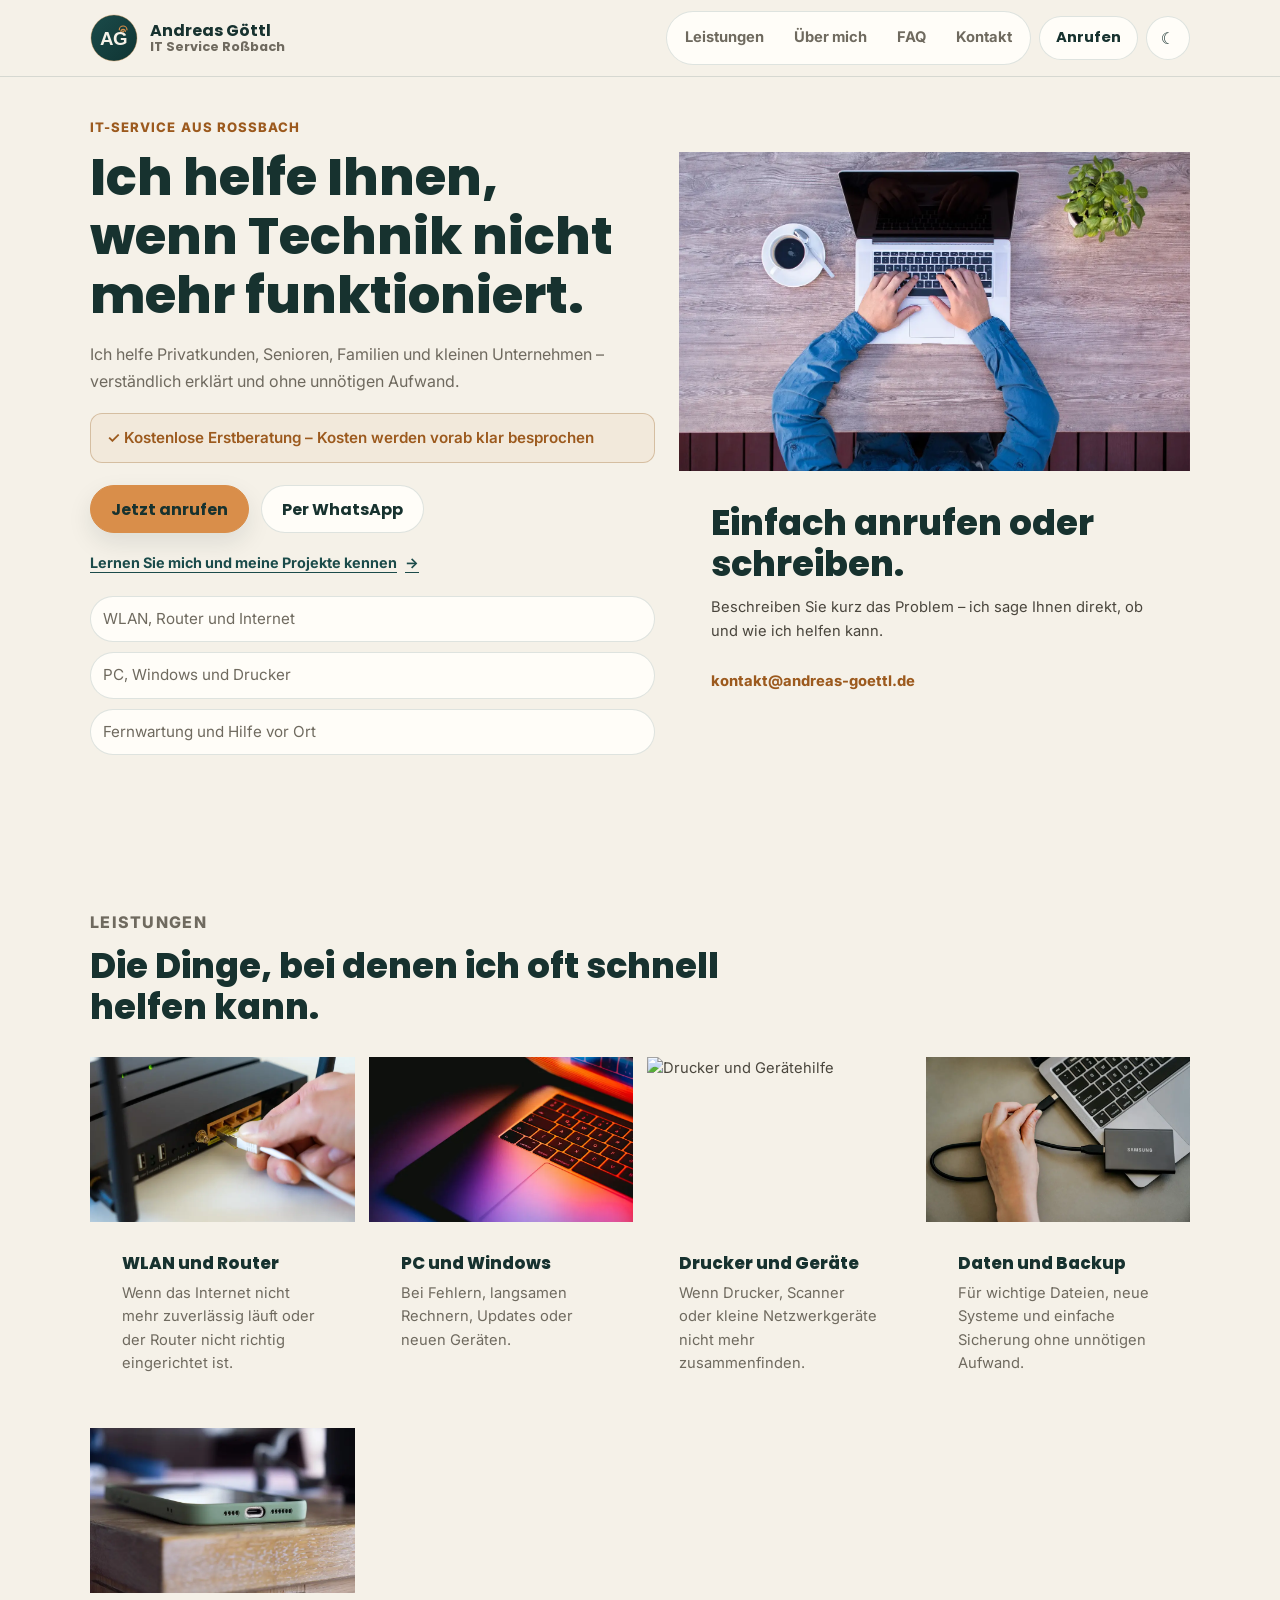
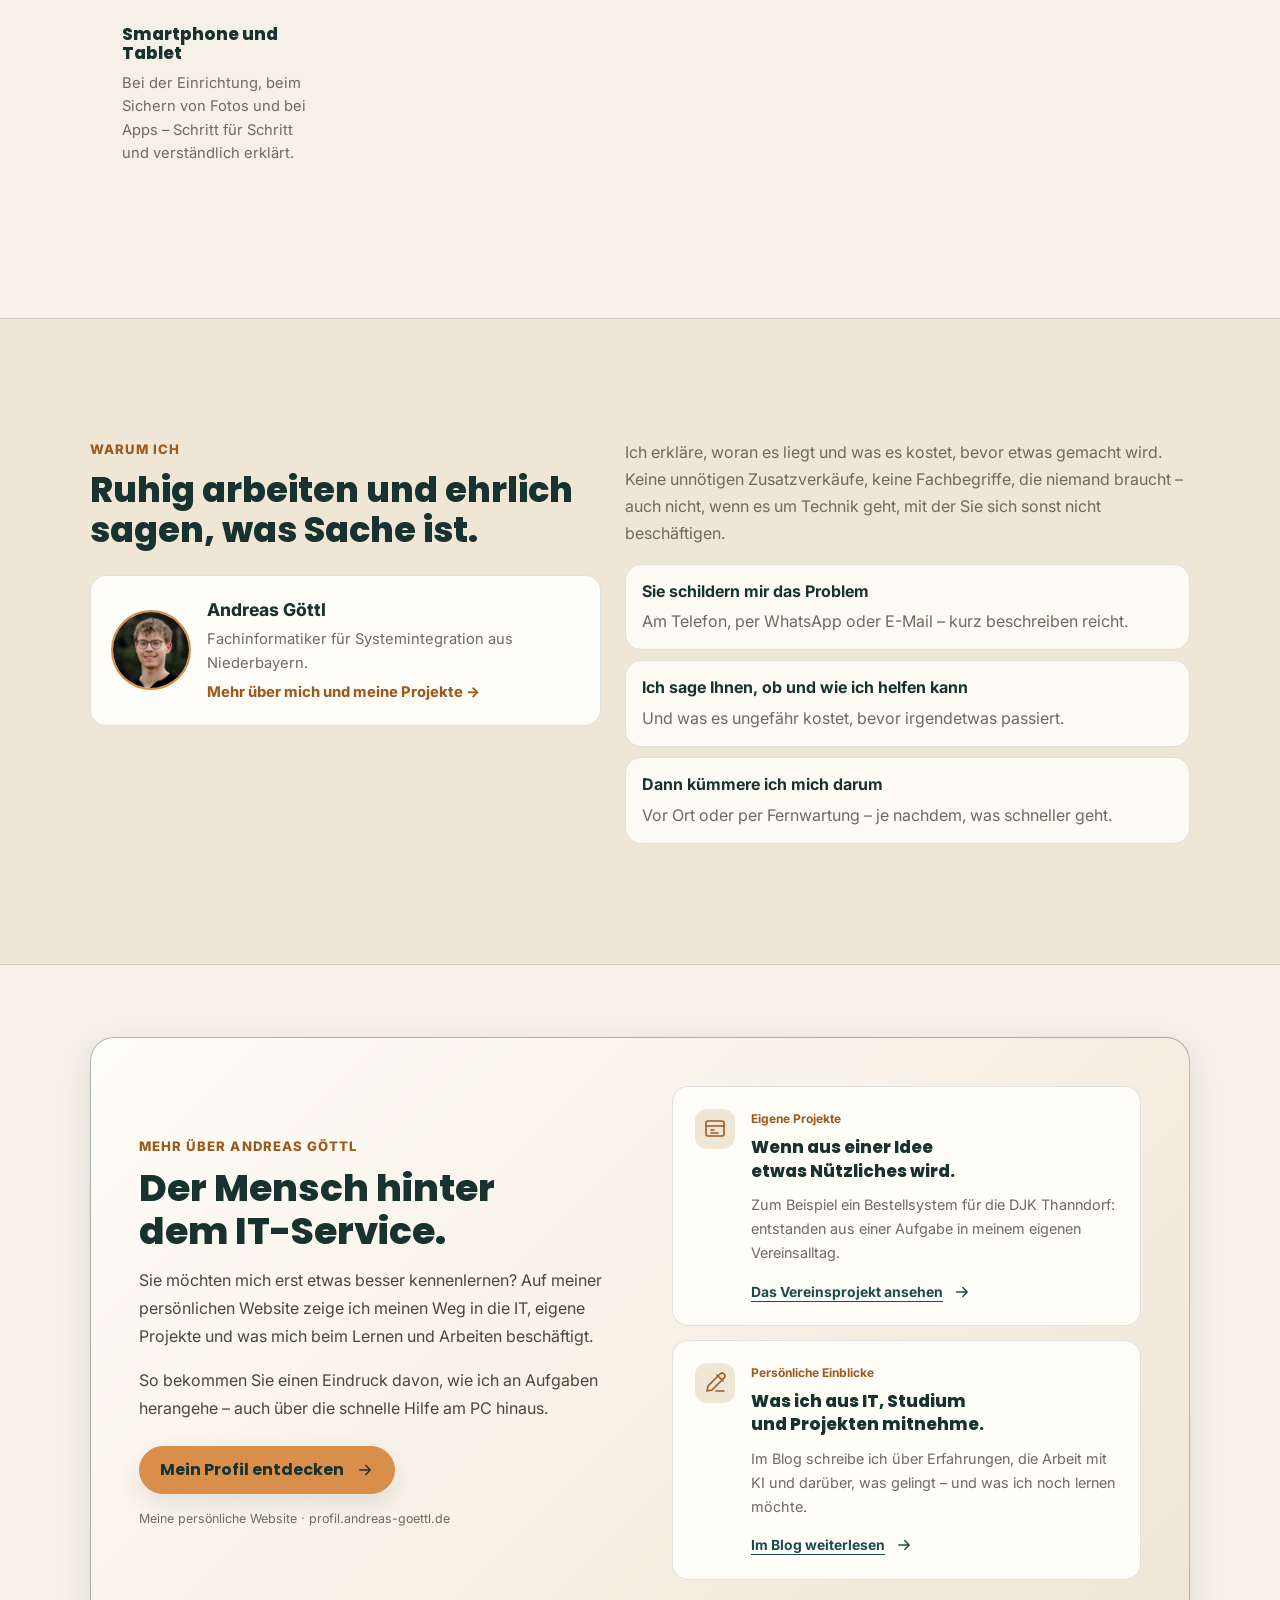
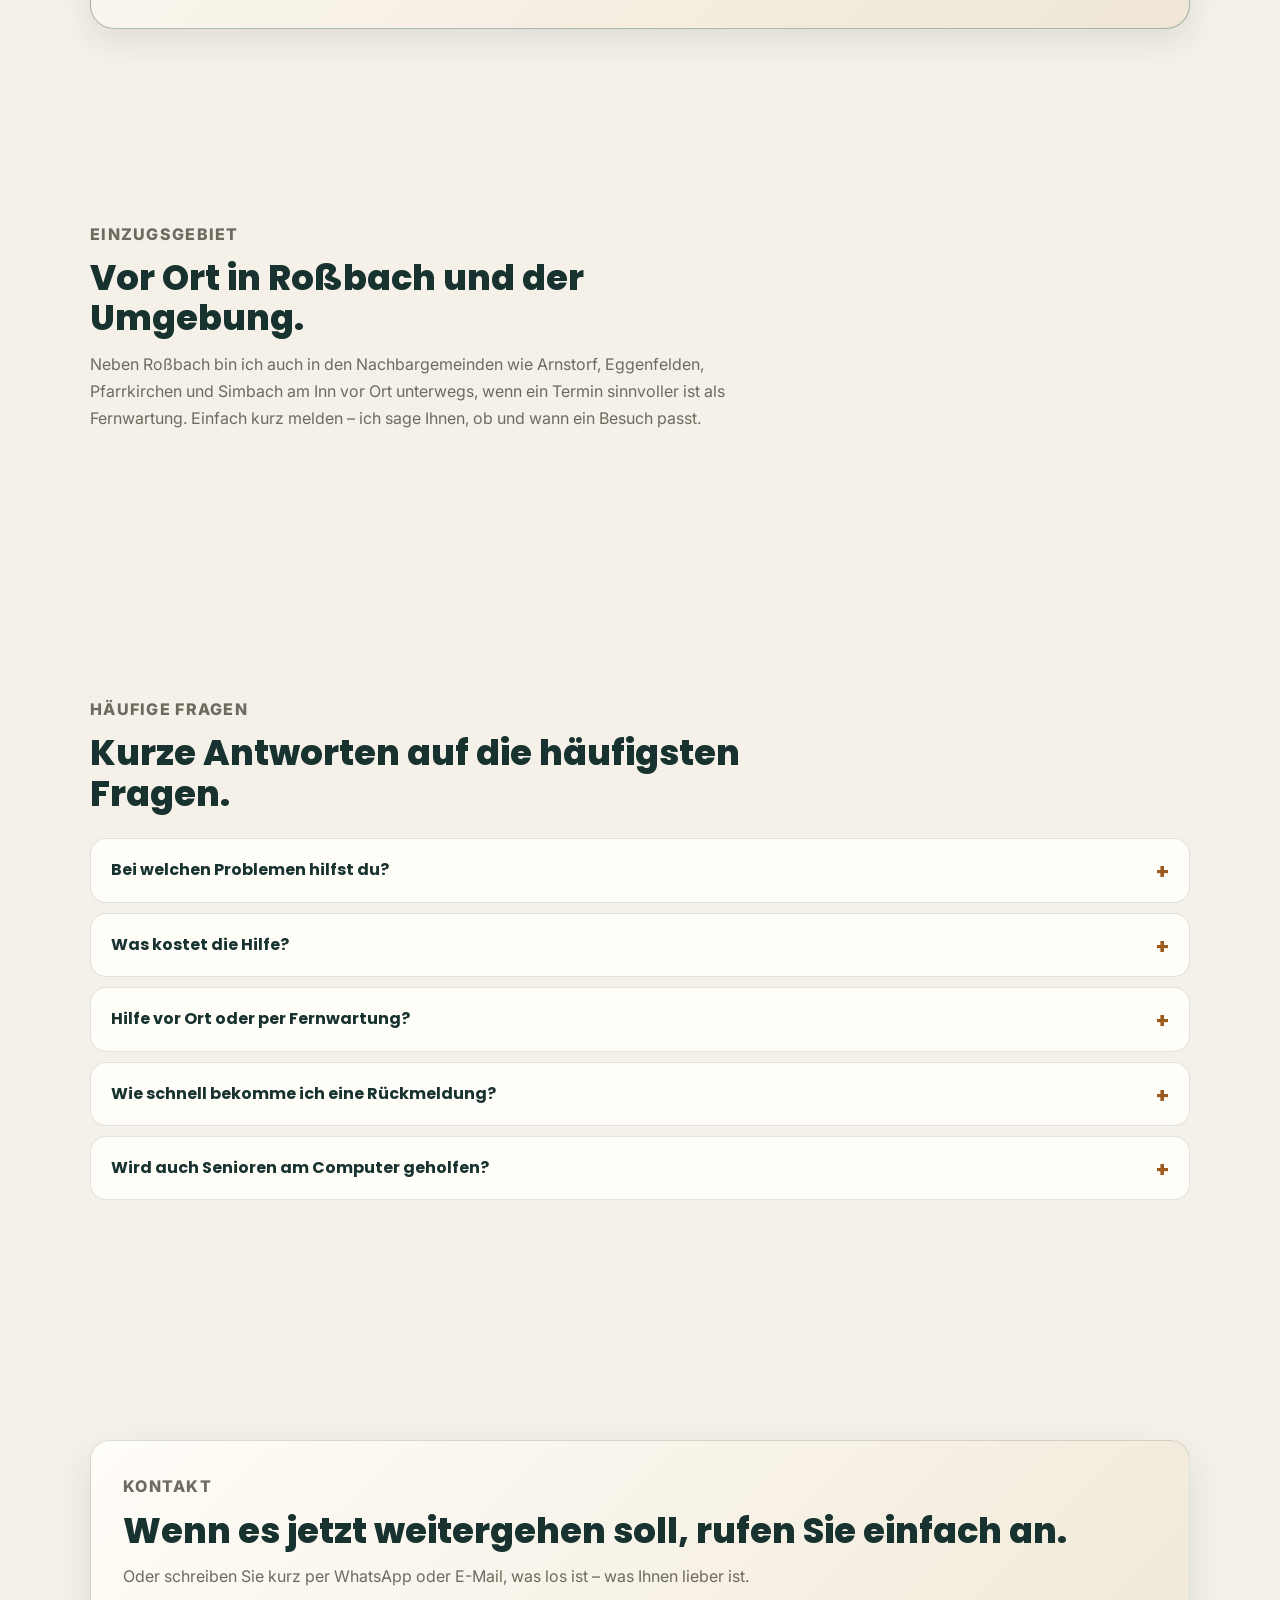
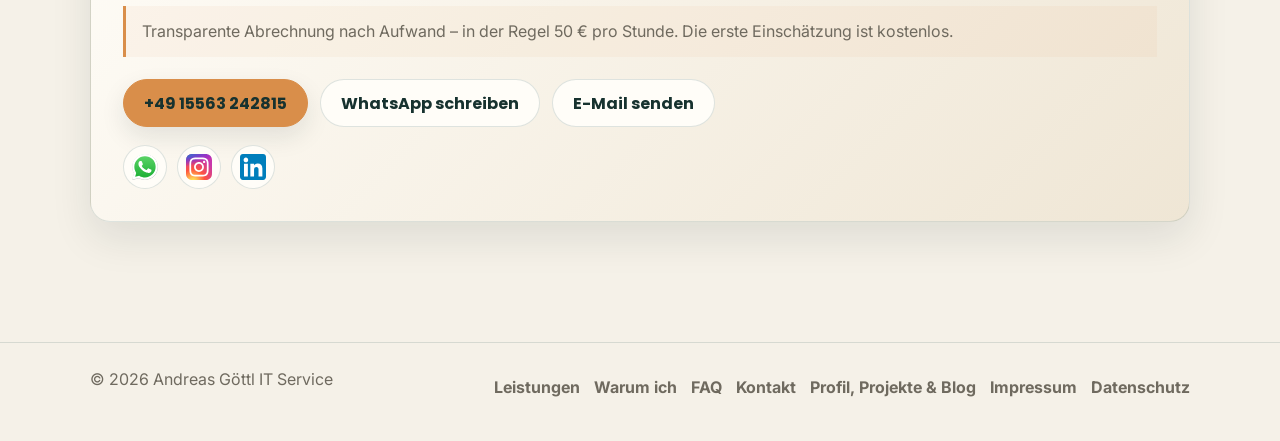
==== index.html @ 9bbb52ec "Make personal profile, projects and blog discoverable for IT service customers" ====
<!doctype html>
<html lang="de" class="no-js">
<head>
  <meta charset="utf-8">
  <meta name="viewport" content="width=device-width, initial-scale=1">
  <meta name="theme-color" content="#f5f1e8">
  <meta name="color-scheme" content="light dark">

  <title>Andreas Göttl IT Service | ruhige, direkte IT-Hilfe in Roßbach</title>
  <meta name="description" content="Direkte IT-Hilfe in Roßbach und Umgebung: WLAN, PC, Drucker, Windows, Netzwerk und Fernwartung – verständlich, zuverlässig und ohne unnötigen Aufwand.">
  <meta name="robots" content="index, follow, max-image-preview:large">
  <link rel="canonical" href="https://www.andreas-goettl.de/">

  <meta property="og:locale" content="de_DE">
  <meta property="og:type" content="website">
  <meta property="og:site_name" content="Andreas Göttl IT Service">
  <meta property="og:title" content="IT Service Roßbach | Andreas Göttl IT Service">
  <meta property="og:description" content="Schnelle Computerhilfe, WLAN Hilfe, Drucker Hilfe und Fernwartung in Roßbach, Rottal-Inn und Niederbayern.">
  <meta property="og:url" content="https://www.andreas-goettl.de/">
  <meta property="og:image" content="https://www.andreas-goettl.de/assets/og-image.webp">
  <meta property="og:image:width" content="1200">
  <meta property="og:image:height" content="630">
  <meta property="og:image:alt" content="Andreas Göttl IT Service in Roßbach">

  <meta name="twitter:card" content="summary_large_image">
  <meta name="twitter:title" content="IT Service Roßbach | Computerhilfe Rottal-Inn">
  <meta name="twitter:description" content="Verständliche IT-Hilfe für Privatkunden, Senioren, Familien, Homeoffice und kleine Unternehmen.">
  <meta name="twitter:image" content="https://www.andreas-goettl.de/assets/og-image.webp">

  <link rel="icon" href="assets/favicon.ico" sizes="any">
  <link rel="icon" href="assets/favicon-192.png" type="image/png">
  <link rel="apple-touch-icon" href="assets/apple-touch-icon.png">
  <link rel="manifest" href="site.webmanifest">
  <link rel="preload" as="image" href="assets/hero.webp" imagesrcset="assets/hero.webp">

  <link rel="preconnect" href="https://fonts.googleapis.com">
  <link rel="preconnect" href="https://fonts.gstatic.com" crossorigin>
  <link rel="stylesheet" href="https://fonts.googleapis.com/css2?family=Poppins:wght@600;700;800&family=Inter:wght@400;500;600;700&display=swap">

  <link rel="stylesheet" href="styles.css?v=2">
  <script src="script.js" defer></script>
  <script defer src="https://stats.goettl-oberbubach.de/script.js" data-website-id="122bb7df-1bef-40a8-9d23-cfd5b84f1bcb"></script>

  <script>
    document.documentElement.classList.remove('no-js');
    try {
      const storedTheme = localStorage.getItem('theme');
      const theme = storedTheme === 'dark' || storedTheme === 'light' ? storedTheme : 'light';
      document.documentElement.dataset.theme = theme;
      const metaThemeColor = document.querySelector('meta[name="theme-color"]');
      if (metaThemeColor) {
        metaThemeColor.setAttribute('content', theme === 'dark' ? '#0f3433' : '#f5f1e8');
      }
    } catch (error) {}
  </script>

  <script type="application/ld+json">
  {
    "@context": "https://schema.org",
    "@graph": [
      {
        "@type": ["LocalBusiness", "ProfessionalService"],
        "@id": "https://www.andreas-goettl.de/#business",
        "name": "Andreas Göttl IT Service",
        "description": "Lokaler IT Service, Computerhilfe, WLAN Hilfe, Drucker Hilfe und Fernwartung in Roßbach, Rottal-Inn und Niederbayern.",
        "url": "https://www.andreas-goettl.de/",
        "image": "https://www.andreas-goettl.de/assets/og-image.webp",
        "logo": "https://www.andreas-goettl.de/assets/icon-color.svg",
        "telephone": "+4915563242815",
        "email": "kontakt@andreas-goettl.de",
        "priceRange": "50 €/Std.",
        "founder": {
          "@type": "Person",
          "name": "Andreas Göttl",
          "url": "https://profil.andreas-goettl.de/",
          "sameAs": ["https://profil.andreas-goettl.de/"]
        },
        "address": {
          "@type": "PostalAddress",
          "streetAddress": "Oberbubach 1a",
          "postalCode": "94439",
          "addressLocality": "Roßbach",
          "addressRegion": "Bayern",
          "addressCountry": "DE"
        },
        "geo": {
          "@type": "GeoCoordinates",
          "latitude": 48.583,
          "longitude": 12.950
        },
        "openingHoursSpecification": [
          {
            "@type": "OpeningHoursSpecification",
            "dayOfWeek": ["Monday", "Tuesday", "Wednesday", "Thursday"],
            "opens": "18:00",
            "closes": "20:30"
          },
          {
            "@type": "OpeningHoursSpecification",
            "dayOfWeek": "Friday",
            "opens": "13:00",
            "closes": "20:30"
          },
          {
            "@type": "OpeningHoursSpecification",
            "dayOfWeek": ["Saturday", "Sunday"],
            "opens": "09:00",
            "closes": "13:00"
          }
        ],
        "areaServed": [
          "Roßbach",
          "Thanndorf",
          "Pfarrkirchen",
          "Eggenfelden",
          "Arnstorf",
          "Bad Birnbach",
          "Simbach am Inn",
          "Rottal-Inn",
          "Niederbayern"
        ],
        "knowsAbout": [
          "IT Service Roßbach",
          "Computerhilfe Rottal-Inn",
          "PC Hilfe Niederbayern",
          "WLAN Hilfe",
          "Drucker Hilfe",
          "Fernwartung",
          "Computer Service",
          "IT Support",
          "Seniorenhilfe Computer"
        ],
        "sameAs": []
      },
      {
        "@type": "WebSite",
        "@id": "https://www.andreas-goettl.de/#website",
        "url": "https://www.andreas-goettl.de/",
        "name": "Andreas Göttl IT Service",
        "publisher": {
          "@id": "https://www.andreas-goettl.de/#business"
        },
        "inLanguage": "de-DE"
      },
      {
        "@type": "WebPage",
        "@id": "https://www.andreas-goettl.de/#webpage",
        "url": "https://www.andreas-goettl.de/",
        "name": "IT Service Roßbach | Computerhilfe Rottal-Inn",
        "isPartOf": {
          "@id": "https://www.andreas-goettl.de/#website"
        },
        "about": {
          "@id": "https://www.andreas-goettl.de/#business"
        },
        "breadcrumb": {
          "@id": "https://www.andreas-goettl.de/#breadcrumb"
        },
        "inLanguage": "de-DE"
      },
      {
        "@type": "BreadcrumbList",
        "@id": "https://www.andreas-goettl.de/#breadcrumb",
        "itemListElement": [
          {
            "@type": "ListItem",
            "position": 1,
            "name": "Startseite",
            "item": "https://www.andreas-goettl.de/"
          }
        ]
      },
      {
        "@type": "ItemList",
        "@id": "https://www.andreas-goettl.de/#services",
        "name": "IT Leistungen",
        "itemListElement": [
          {"@type": "Service", "position": 1, "name": "WLAN verbessern", "areaServed": "Rottal-Inn", "provider": {"@id": "https://www.andreas-goettl.de/#business"}},
          {"@type": "Service", "position": 2, "name": "Router einrichten", "areaServed": "Rottal-Inn", "provider": {"@id": "https://www.andreas-goettl.de/#business"}},
          {"@type": "Service", "position": 3, "name": "Mesh und Netzwerk", "areaServed": "Niederbayern", "provider": {"@id": "https://www.andreas-goettl.de/#business"}},
          {"@type": "Service", "position": 4, "name": "PC Hilfe und Windows Probleme", "areaServed": "Niederbayern", "provider": {"@id": "https://www.andreas-goettl.de/#business"}},
          {"@type": "Service", "position": 5, "name": "Drucker Hilfe und Scanner", "areaServed": "Rottal-Inn", "provider": {"@id": "https://www.andreas-goettl.de/#business"}},
          {"@type": "Service", "position": 6, "name": "Backup und Datensicherung", "areaServed": "Niederbayern", "provider": {"@id": "https://www.andreas-goettl.de/#business"}},
          {"@type": "Service", "position": 7, "name": "Microsoft 365 und E-Mail", "areaServed": "Niederbayern", "provider": {"@id": "https://www.andreas-goettl.de/#business"}},
          {"@type": "Service", "position": 8, "name": "Smartphone und Tablet Hilfe", "areaServed": "Niederbayern", "provider": {"@id": "https://www.andreas-goettl.de/#business"}},
          {"@type": "Service", "position": 9, "name": "Fernwartung und allgemeiner IT-Service", "areaServed": "Niederbayern", "provider": {"@id": "https://www.andreas-goettl.de/#business"}}
        ]
      },
      {
        "@type": "FAQPage",
        "@id": "https://www.andreas-goettl.de/#faq-schema",
        "mainEntity": [
          {"@type": "Question", "name": "Bei welchen Problemen hilfst du?", "acceptedAnswer": {"@type": "Answer", "text": "Bei WLAN und Router, PC und Windows, Drucker und Scanner, Backup und Datenübernahme, Microsoft 365 und E-Mail sowie Fernwartung – kurz: bei den typischen Alltagsproblemen mit Technik."}},
          {"@type": "Question", "name": "Was kostet die Hilfe?", "acceptedAnswer": {"@type": "Answer", "text": "Die erste Einschätzung ist kostenlos. Danach in der Regel 50 € pro Stunde. Aufwand und Kosten werden vorher besprochen, es gibt keine versteckten Kosten."}},
          {"@type": "Question", "name": "Hilfe vor Ort oder per Fernwartung?", "acceptedAnswer": {"@type": "Answer", "text": "Beides. Software- und Windows-Probleme lassen sich oft per Fernwartung lösen, bei WLAN, Netzwerk, Druckern oder neuer Hardware ist meist ein Termin vor Ort sinnvoll."}},
          {"@type": "Question", "name": "Wie schnell bekomme ich eine Rückmeldung?", "acceptedAnswer": {"@type": "Answer", "text": "Meist innerhalb weniger Stunden, abhängig von Terminlage und Dringlichkeit."}},
          {"@type": "Question", "name": "Wird auch Senioren am Computer geholfen?", "acceptedAnswer": {"@type": "Answer", "text": "Ja, gerne. Die Hilfe wird ruhig und ohne Fachchinesisch erklärt, damit Computer, Smartphone und Internet sicher genutzt werden können."}}
        ]
      }
    ]
  }
  </script>
</head>

<body>
  <a class="skip-link" href="#main">Zum Inhalt springen</a>

  <header class="site-header" data-header>
    <div class="container header-inner">
      <a class="brand" href="./" aria-label="Andreas Göttl IT Service Startseite">
        <img class="brand__logo" src="assets/icon-color.svg" width="48" height="48" alt="Andreas Göttl IT Service Roßbach">
        <span>
          <strong>Andreas Göttl</strong>
          <small>IT Service Roßbach</small>
        </span>
      </a>

      <div class="header-actions">
        <nav class="main-nav" id="site-nav" aria-label="Hauptnavigation">
          <a href="#leistungen">Leistungen</a>
          <a href="#profil">Über mich</a>
          <a href="#faq">FAQ</a>
          <a href="#kontakt">Kontakt</a>
        </nav>

        <a class="header-cta" href="tel:+4915563242815">Anrufen</a>

        <button class="theme-toggle" type="button" data-theme-toggle aria-label="Dunkles Design aktivieren" title="Design wechseln">
          <span class="theme-toggle__icon" aria-hidden="true">☾</span>
        </button>

        <button class="menu-toggle" type="button" data-menu-toggle aria-expanded="false" aria-controls="site-nav" aria-label="Navigation öffnen">
          <span></span>
          <span></span>
          <span></span>
          <span class="visually-hidden">Menü</span>
        </button>
      </div>
    </div>
  </header>

  <main id="main">
    <section class="hero section" id="top" aria-labelledby="hero-title">
      <div class="container hero-grid">
        <div class="hero-copy reveal">
          <p class="eyebrow">IT-Service aus Roßbach</p>
          <h1 id="hero-title">Ich helfe Ihnen, wenn Technik nicht mehr funktioniert.</h1>
          <p class="hero-subtitle">Ich helfe Privatkunden, Senioren, Familien und kleinen Unternehmen – verständlich erklärt und ohne unnötigen Aufwand.</p>

          <p class="trust-badge">✓ Kostenlose Erstberatung – Kosten werden vorab klar besprochen</p>

          <div class="hero-actions" aria-label="Kontaktmöglichkeiten">
            <a class="button button-primary" href="tel:+4915563242815">Jetzt anrufen</a>
            <a class="button button-secondary" href="https://wa.me/4915563242815" rel="noopener noreferrer">Per WhatsApp</a>
          </div>

          <a class="hero-profile-link" href="#profil">Lernen Sie mich und meine Projekte kennen <span aria-hidden="true">→</span></a>

          <ul class="hero-points" aria-label="Typische Hilfebereiche">
            <li>WLAN, Router und Internet</li>
            <li>PC, Windows und Drucker</li>
            <li>Fernwartung und Hilfe vor Ort</li>
          </ul>
        </div>

        <div class="hero-card reveal" style="--reveal-delay: 120ms;">
          <img src="assets/hero.webp" width="1400" height="1003" alt="IT-Hilfe am Laptop mit Router und Notizen">
          <div class="hero-card__body">
            <h2>Einfach anrufen oder schreiben.</h2>
            <p>Beschreiben Sie kurz das Problem – ich sage Ihnen direkt, ob und wie ich helfen kann.</p>
            <a class="text-link" href="mailto:kontakt@andreas-goettl.de">kontakt@andreas-goettl.de</a>
          </div>
        </div>
      </div>
    </section>

    <section class="section" id="leistungen" aria-labelledby="services-title">
      <div class="container">
        <div class="section-heading reveal">
          <p class="eyebrow">Leistungen</p>
          <h2 id="services-title">Die Dinge, bei denen ich oft schnell helfen kann.</h2>
        </div>

        <div class="service-grid">
          <article class="service-card reveal">
            <img src="assets/router.webp" width="640" height="420" alt="Router und WLAN-Hilfe" loading="lazy">
            <div class="service-card__body">
              <h3>WLAN und Router</h3>
              <p>Wenn das Internet nicht mehr zuverlässig läuft oder der Router nicht richtig eingerichtet ist.</p>
            </div>
          </article>

          <article class="service-card reveal" style="--reveal-delay: 80ms;">
            <img src="assets/new-pc.webp" width="640" height="420" alt="PC- und Laptop-Hilfe" loading="lazy">
            <div class="service-card__body">
              <h3>PC und Windows</h3>
              <p>Bei Fehlern, langsamen Rechnern, Updates oder neuen Geräten.</p>
            </div>
          </article>

          <article class="service-card reveal" style="--reveal-delay: 160ms;">
            <img src="assets/printer.webp" width="640" height="420" alt="Drucker und Gerätehilfe" loading="lazy">
            <div class="service-card__body">
              <h3>Drucker und Geräte</h3>
              <p>Wenn Drucker, Scanner oder kleine Netzwerkgeräte nicht mehr zusammenfinden.</p>
            </div>
          </article>

          <article class="service-card reveal" style="--reveal-delay: 240ms;">
            <img src="assets/data-transfer.webp" width="640" height="420" alt="Datensicherung und Backup" loading="lazy">
            <div class="service-card__body">
              <h3>Daten und Backup</h3>
              <p>Für wichtige Dateien, neue Systeme und einfache Sicherung ohne unnötigen Aufwand.</p>
            </div>
          </article>

          <article class="service-card reveal" style="--reveal-delay: 320ms;">
            <img src="assets/smartphone.webp" width="640" height="420" alt="Einrichtungshilfe für Smartphone und Tablet" loading="lazy">
            <div class="service-card__body">
              <h3>Smartphone und Tablet</h3>
              <p>Bei der Einrichtung, beim Sichern von Fotos und bei Apps – Schritt für Schritt und verständlich erklärt.</p>
            </div>
          </article>
        </div>
      </div>
    </section>

    <section class="section section-soft" id="warum-ich" aria-labelledby="why-title">
      <div class="container why-grid">
        <div class="reveal">
          <p class="eyebrow">Warum ich</p>
          <h2 id="why-title">Ruhig arbeiten und ehrlich sagen, was Sache ist.</h2>

          <div class="profile-card">
            <img src="assets/me.webp" width="120" height="120" alt="Andreas Göttl" loading="lazy">
            <div>
              <strong>Andreas Göttl</strong>
              <p>Fachinformatiker für Systemintegration aus Niederbayern.</p>
              <a class="text-link profile-card__link" href="https://profil.andreas-goettl.de/" rel="noopener">Mehr über mich und meine Projekte →</a>
            </div>
          </div>
        </div>

        <div class="trust-block reveal" style="--reveal-delay: 120ms;">
          <p>Ich erkläre, woran es liegt und was es kostet, bevor etwas gemacht wird. Keine unnötigen Zusatzverkäufe, keine Fachbegriffe, die niemand braucht – auch nicht, wenn es um Technik geht, mit der Sie sich sonst nicht beschäftigen.</p>

          <div class="process-list" aria-label="So läuft es ab">
            <article class="process-item">
              <strong>Sie schildern mir das Problem</strong>
              <p>Am Telefon, per WhatsApp oder E-Mail – kurz beschreiben reicht.</p>
            </article>
            <article class="process-item">
              <strong>Ich sage Ihnen, ob und wie ich helfen kann</strong>
              <p>Und was es ungefähr kostet, bevor irgendetwas passiert.</p>
            </article>
            <article class="process-item">
              <strong>Dann kümmere ich mich darum</strong>
              <p>Vor Ort oder per Fernwartung – je nachdem, was schneller geht.</p>
            </article>
          </div>
        </div>
      </div>
    </section>

    <section class="section profile-section" id="profil" aria-labelledby="profile-title">
      <div class="container profile-bridge">
        <div class="profile-bridge__intro">
          <p class="eyebrow">Mehr über Andreas Göttl</p>
          <h2 id="profile-title">Der Mensch hinter dem IT-Service.</h2>
          <p>Sie möchten mich erst etwas besser kennenlernen? Auf meiner persönlichen Website zeige ich meinen Weg in die IT, eigene Projekte und was mich beim Lernen und Arbeiten beschäftigt.</p>
          <p>So bekommen Sie einen Eindruck davon, wie ich an Aufgaben herangehe – auch über die schnelle Hilfe am PC hinaus.</p>
          <a class="button button-primary profile-bridge__cta" href="https://profil.andreas-goettl.de/">Mein Profil entdecken <svg viewBox="0 0 24 24" aria-hidden="true" focusable="false"><path d="M5 12h14m-6-6 6 6-6 6"/></svg></a>
          <p class="profile-bridge__destination">Meine persönliche Website · profil.andreas-goettl.de</p>
        </div>
        <div class="profile-bridge__paths">
          <a class="profile-path" href="https://profil.andreas-goettl.de/#vereinsorganisation">
            <span class="profile-path__icon" aria-hidden="true"><svg viewBox="0 0 24 24" focusable="false"><rect x="3" y="4" width="18" height="15" rx="2"/><path d="M3 9h18m-13 4h3m-3 3h7"/></svg></span>
            <div class="profile-path__copy"><span class="profile-path__type">Eigene Projekte</span><h3>Wenn aus einer Idee etwas Nützliches wird.</h3><span>Zum Beispiel ein Bestellsystem für die DJK Thanndorf: entstanden aus einer Aufgabe in meinem eigenen Vereinsalltag.</span><span class="profile-path__action">Das Vereinsprojekt ansehen <svg viewBox="0 0 24 24" aria-hidden="true" focusable="false"><path d="M5 12h14m-6-6 6 6-6 6"/></svg></span></div>
          </a>
          <a class="profile-path" href="https://profil.andreas-goettl.de/blog/">
            <span class="profile-path__icon" aria-hidden="true"><svg viewBox="0 0 24 24" focusable="false"><path d="m14 4 6 6M4 20l5-1L21 7a2 2 0 0 0-4-4L5 15l-1 5Zm9 0h8"/></svg></span>
            <div class="profile-path__copy"><span class="profile-path__type">Persönliche Einblicke</span><h3>Was ich aus IT, Studium und Projekten mitnehme.</h3><span>Im Blog schreibe ich über Erfahrungen, die Arbeit mit KI und darüber, was gelingt – und was ich noch lernen möchte.</span><span class="profile-path__action">Im Blog weiterlesen <svg viewBox="0 0 24 24" aria-hidden="true" focusable="false"><path d="M5 12h14m-6-6 6 6-6 6"/></svg></span></div>
          </a>
        </div>
      </div>
    </section>

    <section class="section" id="einzugsgebiet" aria-labelledby="area-title">
      <div class="container">
        <div class="section-heading reveal">
          <p class="eyebrow">Einzugsgebiet</p>
          <h2 id="area-title">Vor Ort in Roßbach und der Umgebung.</h2>
          <p>Neben Roßbach bin ich auch in den Nachbargemeinden wie Arnstorf, Eggenfelden, Pfarrkirchen und Simbach am Inn vor Ort unterwegs, wenn ein Termin sinnvoller ist als Fernwartung. Einfach kurz melden – ich sage Ihnen, ob und wann ein Besuch passt.</p>
        </div>
      </div>
    </section>

    <section class="section" id="faq" aria-labelledby="faq-title">
      <div class="container">
        <div class="section-heading reveal">
          <p class="eyebrow">Häufige Fragen</p>
          <h2 id="faq-title">Kurze Antworten auf die häufigsten Fragen.</h2>
        </div>

        <div class="faq-list reveal" style="--reveal-delay: 80ms;">
          <details class="faq-item">
            <summary>Bei welchen Problemen hilfst du?</summary>
            <p>Bei WLAN und Router, PC und Windows, Drucker und Scanner, Backup und Datenübernahme, Microsoft 365 und E-Mail sowie Fernwartung – kurz: bei den typischen Alltagsproblemen mit Technik.</p>
          </details>
          <details class="faq-item">
            <summary>Was kostet die Hilfe?</summary>
            <p>Die erste Einschätzung ist kostenlos. Danach in der Regel 50&nbsp;€ pro Stunde. Aufwand und Kosten werden vorher besprochen, es gibt keine versteckten Kosten.</p>
          </details>
          <details class="faq-item">
            <summary>Hilfe vor Ort oder per Fernwartung?</summary>
            <p>Beides. Software- und Windows-Probleme lassen sich oft per Fernwartung lösen, bei WLAN, Netzwerk, Druckern oder neuer Hardware ist meist ein Termin vor Ort sinnvoll.</p>
          </details>
          <details class="faq-item">
            <summary>Wie schnell bekomme ich eine Rückmeldung?</summary>
            <p>Meist innerhalb weniger Stunden, abhängig von Terminlage und Dringlichkeit.</p>
          </details>
          <details class="faq-item">
            <summary>Wird auch Senioren am Computer geholfen?</summary>
            <p>Ja, gerne. Die Hilfe wird ruhig und ohne Fachchinesisch erklärt, damit Computer, Smartphone und Internet sicher genutzt werden können.</p>
          </details>
        </div>
      </div>
    </section>

    <!--
      Kundenstimmen: aktivieren, sobald erste echte Bewertungen vorliegen.
      Bis dahin bewusst deaktiviert lassen (keine erfundenen Testimonials).

      <section class="section section-soft" id="kundenstimmen" aria-labelledby="testimonials-title">
        <div class="container">
          <div class="section-heading reveal">
            <p class="eyebrow">Kundenstimmen</p>
            <h2 id="testimonials-title">Was Kunden sagen.</h2>
          </div>

          <div class="testimonial-grid">
            <article class="testimonial-card reveal">
              <p>„Zitat einer Kundin oder eines Kunden.“</p>
              <strong>Name, Ort</strong>
            </article>
          </div>
        </div>
      </section>
    -->

    <section class="section contact-section" id="kontakt" aria-labelledby="contact-title">
      <div class="container">
        <div class="contact-card reveal">
          <p class="eyebrow">Kontakt</p>
          <h2 id="contact-title">Wenn es jetzt weitergehen soll, rufen Sie einfach an.</h2>
          <p>Oder schreiben Sie kurz per WhatsApp oder E-Mail, was los ist – was Ihnen lieber ist.</p>
          <p class="price-info">Transparente Abrechnung nach Aufwand – in der Regel 50&nbsp;€ pro Stunde. Die erste Einschätzung ist kostenlos.</p>

          <div class="contact-actions">
            <a class="button button-primary" href="tel:+4915563242815">+49 15563 242815</a>
            <a class="button button-secondary" href="https://wa.me/4915563242815" rel="noopener noreferrer">WhatsApp schreiben</a>
            <a class="button button-secondary" href="mailto:kontakt@andreas-goettl.de">E-Mail senden</a>
          </div>

          <ul class="social-links" aria-label="Soziale Kontakte">
            <li>
              <a class="social-link" href="https://wa.me/4915563242815" aria-label="WhatsApp" rel="noopener noreferrer">
                <img src="assets/whatsapp.svg" width="26" height="26" alt="" aria-hidden="true">
              </a>
            </li>
            <li>
              <a class="social-link" href="https://www.instagram.com/ag.it.service/" aria-label="Instagram" rel="noopener noreferrer">
                <img src="assets/instagram.svg" width="26" height="26" alt="" aria-hidden="true">
              </a>
            </li>
            <li>
              <a class="social-link" href="https://www.linkedin.com/in/andreas-g%C3%B6ttl-23b206258" aria-label="LinkedIn" rel="noopener noreferrer">
                <img src="assets/linkedin.svg" width="26" height="26" alt="" aria-hidden="true">
              </a>
            </li>
          </ul>
        </div>
      </div>
    </section>
  </main>

  <footer class="site-footer">
    <div class="container footer-inner">
      <p>© <span data-year></span> Andreas Göttl IT Service</p>
      <nav aria-label="Footer Navigation">
        <a href="#leistungen">Leistungen</a>
        <a href="#warum-ich">Warum ich</a>
        <a href="#faq">FAQ</a>
        <a href="#kontakt">Kontakt</a>
        <a href="https://profil.andreas-goettl.de/" rel="noopener">Profil, Projekte &amp; Blog</a>
        <button class="footer-link" data-modal-open="impressum">Impressum</button>
        <button class="footer-link" data-modal-open="datenschutz">Datenschutz</button>
      </nav>
    </div>
    <!--
      Erst aktivieren, wenn Nebentätigkeits-Zustimmung vorliegt und die Profile live sind.

      <div class="container footer-inner">
        <p class="footer-freelance-links">
          Auch auf
          <a href="https://www.malt.de/profile/freelancer-signup?mfi=yytZDEz12qos" rel="noopener noreferrer">Malt</a>,
          <a href="https://www.fiverr.com/s/YRbQy5R" rel="noopener noreferrer">Fiverr</a> und
          <a href="https://www.upwork.com/freelancers/~0179e1537994b5a927?mp_source=share" rel="noopener noreferrer">Upwork</a>
        </p>
      </div>
    -->
  </footer>

  <div class="modal" id="impressum" data-modal aria-hidden="true">
    <div class="modal-overlay" data-modal-close></div>
    <div class="modal-content" role="dialog" aria-labelledby="impressum-title" aria-modal="true">
      <button class="modal-close" data-modal-close aria-label="Schließen">×</button>
      <h2 id="impressum-title">Impressum</h2>

      <h3>Angaben gemäß § 5 TMG</h3>
      <p>
        Andreas Göttl IT Service<br>
        Andreas Göttl<br>
        Oberbubach 1a<br>
        94439 Roßbach
      </p>

      <h3>Kontakt</h3>
      <p>
        Telefon: +49 15563 242815<br>
        E-Mail: kontakt@andreas-goettl.de
      </p>

      <h3>Hinweis zur Streitbeilegung</h3>
      <p>Die Europäische Kommission stellt eine Plattform zur Online-Streitbeilegung (OS) bereit: <a href="https://ec.europa.eu/consumers/odr/" target="_blank" rel="noopener noreferrer">https://ec.europa.eu/consumers/odr/</a>.<br>
      Unsere E-Mail-Adresse finden Sie oben im Impressum.</p>
      <p>Wir sind nicht bereit oder verpflichtet, an Streitbeilegungsverfahren vor einer Verbraucherschlichtungsstelle teilzunehmen.</p>
    </div>
  </div>

  <div class="modal" id="datenschutz" data-modal aria-hidden="true">
    <div class="modal-overlay" data-modal-close></div>
    <div class="modal-content" role="dialog" aria-labelledby="datenschutz-title" aria-modal="true">
      <button class="modal-close" data-modal-close aria-label="Schließen">×</button>
      <h2 id="datenschutz-title">Datenschutzerklärung</h2>

      <h3>1. Datenschutz auf einen Blick</h3>
      <p>Die folgenden Hinweise geben einen einfachen Überblick darüber, was mit Ihren personenbezogenen Daten passiert, wenn Sie diese Website besuchen. Personenbezogene Daten sind alle Daten, mit denen Sie persönlich identifiziert werden können. Ausführliche Informationen finden Sie in den nachfolgenden Abschnitten dieser Datenschutzerklärung.</p>
      <p>Verantwortlich für die Datenverarbeitung auf dieser Website ist der Websitebetreiber. Dessen Kontaktdaten entnehmen Sie bitte dem Abschnitt „Verantwortlicher“ sowie dem Impressum dieser Website.</p>
      <p>Ihre Daten werden zum einen dadurch erhoben, dass Sie uns diese mitteilen, etwa im Rahmen einer Kontaktaufnahme per E-Mail, Telefon oder Messenger. Andere Daten werden beim Besuch der Website automatisch durch technische Systeme erfasst, insbesondere technische Verbindungsdaten (z. B. Browsertyp, Betriebssystem, Zeitpunkt des Seitenaufrufs).</p>

      <h3>2. Verantwortlicher</h3>
      <p>Verantwortlicher im Sinne der Datenschutz-Grundverordnung (DSGVO) ist:</p>
      <p>
        Andreas Göttl IT Service<br>
        Andreas Göttl<br>
        Oberbubach 1a<br>
        94439 Roßbach<br>
        Telefon: +49 15563 242815<br>
        E-Mail: kontakt@andreas-goettl.de
      </p>

      <h3>3. Allgemeine Hinweise zur Datenverarbeitung</h3>
      <p>Wir verarbeiten personenbezogene Daten unserer Nutzer grundsätzlich nur, soweit dies zur Bereitstellung einer funktionsfähigen Website sowie unserer Inhalte und Leistungen erforderlich ist. Die Verarbeitung personenbezogener Daten erfolgt regelmäßig nur mit Einwilligung des Nutzers oder auf einer sonstigen gesetzlichen Grundlage, insbesondere soweit die Verarbeitung zur Erfüllung vertraglicher oder vorvertraglicher Pflichten erforderlich ist (Art. 6 Abs. 1 lit. b DSGVO) oder zur Wahrung berechtigter Interessen erfolgt, sofern nicht die Interessen, Grundrechte und Grundfreiheiten der betroffenen Person überwiegen (Art. 6 Abs. 1 lit. f DSGVO).</p>
      <p>Eine Übermittlung Ihrer Daten an Dritte erfolgt nur, soweit dies zur Vertragsabwicklung erforderlich ist, wir gesetzlich dazu verpflichtet sind oder Sie ausdrücklich eingewilligt haben. Ihre Daten werden gelöscht, sobald der Zweck der Speicherung entfällt und keine gesetzlichen Aufbewahrungspflichten entgegenstehen.</p>

      <h3>4. Hosting</h3>
      <p>Diese Website wird bei einem externen Dienstleister gehostet. Die personenbezogenen Daten, die auf dieser Website erfasst werden, werden auf den Servern dieses Dienstleisters verarbeitet. Der Einsatz eines externen Hosting-Dienstleisters erfolgt zur Vertragserfüllung gegenüber unseren potenziellen und bestehenden Kunden (Art. 6 Abs. 1 lit. b DSGVO) sowie im Interesse einer sicheren, schnellen und effizienten Bereitstellung unseres Online-Angebots (Art. 6 Abs. 1 lit. f DSGVO). Mit dem Hosting-Anbieter besteht, soweit erforderlich, ein Vertrag zur Auftragsverarbeitung, durch den dieser verpflichtet ist, die Daten unserer Websitebesucher nur nach unseren Weisungen und unter Einhaltung der DSGVO zu verarbeiten.</p>

      <h3>5. Server-Logfiles</h3>
      <p>Der Hosting-Anbieter erhebt und speichert beim Aufruf dieser Website automatisch Informationen in sogenannten Server-Logfiles, die Ihr Browser automatisch übermittelt. Dies sind:</p>
      <ul>
        <li>Browsertyp und Browserversion</li>
        <li>verwendetes Betriebssystem</li>
        <li>Referrer URL</li>
        <li>Hostname des zugreifenden Rechners</li>
        <li>Uhrzeit der Serveranfrage</li>
        <li>IP-Adresse</li>
      </ul>
      <p>Eine Zusammenführung dieser Daten mit anderen Datenquellen erfolgt nicht. Die Erfassung dieser Daten erfolgt auf Grundlage von Art. 6 Abs. 1 lit. f DSGVO. Der Websitebetreiber hat ein berechtigtes Interesse an der technisch fehlerfreien Darstellung und der Optimierung seiner Website – hierzu müssen die Server-Logfiles erfasst werden.</p>

      <h3>6. Webanalyse</h3>
      <p>Diese Website verwendet den Webanalysedienst Umami, eine selbst gehostete, datenschutzfreundliche Analysesoftware. Der Analyse-Server wird von uns selbst betrieben; es findet keine Übermittlung der Daten an Dritte statt. Umami setzt keine Cookies, nimmt keine geräteübergreifende Wiedererkennung vor und erstellt keine personenbezogenen Nutzungsprofile. Erfasst werden ausschließlich anonymisierte, aggregierte Informationen wie aufgerufene Seiten, Referrer, ungefähre geografische Region, Browser- und Gerätetyp; die IP-Adresse wird dabei nicht gespeichert. Eine Identifizierung einzelner Personen ist anhand dieser Daten nicht möglich. Rechtsgrundlage hierfür ist unser berechtigtes Interesse an der bedarfsgerechten Gestaltung und Optimierung unserer Website gemäß Art. 6 Abs. 1 lit. f DSGVO.</p>

      <h3>7. Kontaktaufnahme</h3>
      <p>Wenn Sie uns per E-Mail, Telefon oder über einen Messenger-Dienst (z. B. WhatsApp) kontaktieren, werden die von Ihnen mitgeteilten Daten (z. B. Name, Kontaktdaten, Inhalt der Anfrage) von uns gespeichert und verarbeitet, um Ihre Anfrage zu bearbeiten und gegebenenfalls Folgefragen stellen zu können. Bei der Nutzung eines Messenger-Dienstes werden die von Ihnen versendeten Nachrichten über die Server des jeweiligen Anbieters übertragen; dessen eigene Datenschutzbestimmungen gelten insoweit ergänzend.</p>
      <p>Die Verarbeitung dieser Daten erfolgt auf Grundlage von Art. 6 Abs. 1 lit. b DSGVO, sofern Ihre Anfrage der Anbahnung eines Vertrags dient, bzw. auf Grundlage von Art. 6 Abs. 1 lit. f DSGVO aufgrund unseres berechtigten Interesses an der Beantwortung von Anfragen. Ihre Daten werden gelöscht, sobald Ihre Anfrage endgültig bearbeitet ist und der Löschung keine gesetzlichen Aufbewahrungspflichten entgegenstehen. Eine Weitergabe an Dritte erfolgt nicht ohne Ihre Einwilligung.</p>

      <h3>8. Ihre Rechte als betroffene Person</h3>
      <p>Ihnen stehen nach der DSGVO folgende Rechte gegenüber dem Verantwortlichen hinsichtlich der Sie betreffenden personenbezogenen Daten zu:</p>
      <ul>
        <li>Recht auf Auskunft (Art. 15 DSGVO)</li>
        <li>Recht auf Berichtigung (Art. 16 DSGVO)</li>
        <li>Recht auf Löschung (Art. 17 DSGVO)</li>
        <li>Recht auf Einschränkung der Verarbeitung (Art. 18 DSGVO)</li>
        <li>Recht auf Datenübertragbarkeit (Art. 20 DSGVO)</li>
        <li>Widerspruchsrecht gegen die Verarbeitung (Art. 21 DSGVO)</li>
        <li>Recht auf Widerruf einer erteilten Einwilligung mit Wirkung für die Zukunft (Art. 7 Abs. 3 DSGVO)</li>
        <li>Recht auf Beschwerde bei einer Aufsichtsbehörde (Art. 77 DSGVO)</li>
      </ul>
      <p>Die für uns zuständige Datenschutz-Aufsichtsbehörde ist das Bayerische Landesamt für Datenschutzaufsicht (BayLDA). Zur Ausübung Ihrer Rechte genügt eine formlose Nachricht an die im Abschnitt „Verantwortlicher“ genannten Kontaktdaten.</p>
    </div>
  </div>
</body>
</html>
---- styles.css ----
:root {
  color-scheme: light;
  --color-bg: #f5f1e8;
  --color-surface: #fffdf8;
  --color-surface-soft: #efe6d5;
  --color-text: #4a463d;
  --color-muted: #6f6a5f;
  --color-heading: #17322f;
  --color-border: rgba(27, 75, 74, 0.14);
  --color-accent: #d98e4a;
  --color-accent-strong: #9c5a1e;
  --color-primary: #1b4b4a;
  --color-primary-strong: #0f3433;
  --color-on-accent: #17322f;
  --color-shadow: rgba(20, 40, 38, 0.1);
  --radius: 20px;
  --radius-sm: 12px;
  --container: 1100px;
  --header-height: 76px;
  --font-heading: "Poppins", ui-sans-serif, system-ui, -apple-system, "Segoe UI", sans-serif;
  --font-sans: "Inter", ui-sans-serif, system-ui, -apple-system, "Segoe UI", sans-serif;

  --space-1: 8px;
  --space-2: 16px;
  --space-3: 24px;
  --space-4: 32px;
  --space-5: 48px;
  --space-6: 64px;
  --space-7: 96px;
  --space-8: 120px;
}

:root[data-theme="dark"] {
  color-scheme: dark;
  --color-bg: #0f3433;
  --color-surface: #163f3d;
  --color-surface-soft: #1c4a47;
  --color-text: #e9e4d8;
  --color-muted: #aebdb8;
  --color-heading: #f5f1e8;
  --color-border: rgba(245, 241, 232, 0.14);
  --color-accent: #d98e4a;
  --color-accent-strong: #e7a868;
  --color-primary: #d98e4a;
  --color-primary-strong: #bf7530;
  --color-shadow: rgba(3, 12, 11, 0.4);
}

*,
*::before,
*::after {
  box-sizing: border-box;
}

html {
  scroll-behavior: smooth;
  scroll-padding-top: calc(var(--header-height) + 12px);
}

body {
  margin: 0;
  background: var(--color-bg);
  color: var(--color-text);
  font-family: var(--font-sans);
  font-size: 16px;
  line-height: 1.6;
  text-rendering: optimizeLegibility;
  -webkit-font-smoothing: antialiased;
  transition: background-color 220ms ease, color 220ms ease;
}

img {
  display: block;
  max-width: 100%;
}

a {
  color: inherit;
  text-decoration: none;
}

button,
input,
textarea,
select {
  font: inherit;
}

:focus-visible {
  outline: 3px solid var(--color-primary);
  outline-offset: 3px;
}

:root[data-theme="dark"] :focus-visible {
  outline-color: var(--color-accent-strong);
}

.skip-link {
  position: fixed;
  top: 12px;
  left: 12px;
  z-index: 100;
  padding: 10px 14px;
  transform: translateY(-180%);
  border-radius: 999px;
  background: var(--color-heading);
  color: var(--color-bg);
  font-weight: 800;
}

.skip-link:focus {
  transform: translateY(0);
}

.container {
  width: min(100% - 24px, var(--container));
  margin-inline: auto;
}

.site-header {
  position: sticky;
  top: 0;
  z-index: 60;
  border-bottom: 1px solid var(--color-border);
  background: color-mix(in srgb, var(--color-bg) 90%, transparent);
  backdrop-filter: blur(8px);
  -webkit-backdrop-filter: blur(8px);
  transition: box-shadow 220ms ease;
}

.site-header.is-scrolled {
  box-shadow: 0 6px 20px var(--color-shadow);
}

.header-inner {
  display: flex;
  align-items: center;
  justify-content: space-between;
  gap: 16px;
  min-height: var(--header-height);
}

.brand {
  display: inline-flex;
  align-items: center;
  gap: 12px;
  font-family: var(--font-heading);
  font-weight: 700;
}

.brand__logo {
  width: 48px;
  height: 48px;
  aspect-ratio: 1 / 1;
  object-fit: contain;
  flex-shrink: 0;
}

@media (max-width: 640px) {
  .brand__logo {
    width: 36px;
    height: 36px;
  }
}

.brand strong,
.brand small {
  display: block;
  line-height: 1.1;
}

.brand strong {
  color: var(--color-heading);
}

.brand small {
  color: var(--color-muted);
  font-size: 0.8rem;
}

.header-actions {
  display: flex;
  align-items: center;
  gap: 8px;
}

.main-nav {
  display: none;
  align-items: center;
  gap: 6px;
  padding: 6px;
  border: 1px solid var(--color-border);
  border-radius: 999px;
  background: var(--color-surface);
}

.main-nav a {
  padding: 8px 12px;
  border-radius: 999px;
  color: var(--color-muted);
  font-size: 0.92rem;
  font-weight: 700;
}

.main-nav a:hover {
  background: color-mix(in srgb, var(--color-accent) 12%, transparent);
  color: var(--color-heading);
}

.theme-toggle,
.menu-toggle {
  display: inline-flex;
  flex-direction: column;
  justify-content: center;
  align-items: center;
  width: 44px;
  height: 44px;
  border: 1px solid var(--color-border);
  border-radius: 50%;
  background: var(--color-surface);
  color: var(--color-heading);
  cursor: pointer;
}

.theme-toggle:hover,
.menu-toggle:hover {
  transform: translateY(-1px);
}

.theme-toggle__icon {
  font-size: 1rem;
  line-height: 1;
}

.menu-toggle span {
  display: block;
  width: 16px;
  height: 2px;
  margin-inline: auto;
  border-radius: 999px;
  background: var(--color-heading);
}

.menu-toggle span:not(:last-child) {
  margin-bottom: 4px;
}

.section {
  padding: clamp(var(--space-5), 9vw, var(--space-7)) 0;
}

@media (min-width: 960px) {
  .section {
    padding: var(--space-8) 0;
  }
}

section[id] {
  scroll-margin-top: calc(var(--header-height) + 8px);
}

.section-soft {
  background: var(--color-surface-soft);
  border-block: 1px solid var(--color-border);
}

.hero {
  padding-top: 40px;
  padding-bottom: 34px;
}

.hero-grid {
  display: grid;
  gap: var(--space-3);
}

.eyebrow {
  margin: 0 0 10px;
  color: var(--color-accent-strong);
  font-size: 0.82rem;
  font-weight: 800;
  letter-spacing: 0.08em;
  text-transform: uppercase;
}

h1,
h2,
h3,
p {
  margin-top: 0;
}

h1,
h2,
h3 {
  color: var(--color-heading);
  font-family: var(--font-heading);
  line-height: 1.15;
}

h1 {
  margin-bottom: 16px;
  font-size: clamp(2.2rem, 5vw, 3.2rem);
  font-weight: 800;
}

h2 {
  margin-bottom: 12px;
  font-size: clamp(1.6rem, 3vw, 2.2rem);
  font-weight: 760;
}

h3 {
  margin-bottom: 8px;
  font-size: 1.05rem;
  font-weight: 760;
}

.hero-subtitle,
.trust-block p,
.contact-card p,
.section-heading p {
  color: var(--color-muted);
  font-size: 1rem;
  line-height: 1.7;
}

.hero-actions,
.contact-actions {
  display: flex;
  flex-wrap: wrap;
  gap: 12px;
  margin-top: 22px;
}

.button {
  display: inline-flex;
  align-items: center;
  justify-content: center;
  min-height: 48px;
  padding: 0 20px;
  border: 1px solid var(--color-border);
  border-radius: 999px;
  font-family: var(--font-heading);
  font-weight: 700;
  transition: transform 180ms ease, box-shadow 180ms ease, background-color 180ms ease;
}

.button:hover {
  transform: translateY(-1px) scale(1.02);
}

.button-primary {
  background: var(--color-accent);
  border-color: var(--color-accent);
  color: var(--color-on-accent);
  box-shadow: 0 10px 24px var(--color-shadow);
}

.button-primary:hover {
  background: color-mix(in srgb, var(--color-accent) 88%, white);
  border-color: var(--color-accent);
}

.button-secondary {
  background: var(--color-surface);
  color: var(--color-heading);
}

.button-secondary:hover {
  border-color: var(--color-accent);
  color: var(--color-accent-strong);
}

.hero-points {
  display: grid;
  gap: 10px;
  padding: 0;
  margin: 20px 0 0;
  list-style: none;
}

/* A visible route from local IT help to the person, projects and writing. */
.hero-profile-link{display:inline-flex;align-items:center;gap:8px;margin-top:18px;max-width:100%;color:var(--color-primary);font-size:.9rem;font-weight:700;text-decoration:underline;text-decoration-thickness:1px;text-underline-offset:4px}
:root[data-theme="dark"] .hero-profile-link{color:var(--color-accent-strong)}
.hero-profile-link span{flex:none;transition:transform 180ms ease-out}
.hero-profile-link:hover span{transform:translateX(3px)}
.profile-section{padding-top:clamp(40px,6vw,72px);padding-bottom:clamp(40px,6vw,72px)}
.profile-bridge{display:grid;gap:32px;padding:clamp(22px,4vw,48px);border:1px solid color-mix(in srgb,var(--color-primary) 25%,var(--color-border));border-radius:24px;background:linear-gradient(135deg,var(--color-surface),var(--color-surface-soft));box-shadow:0 12px 32px var(--color-shadow)}
.profile-bridge__intro{min-width:0;align-self:center}
.profile-bridge__intro h2{max-width:18ch;font-size:clamp(1.7rem,3vw,2.35rem);text-wrap:balance}
.profile-bridge__intro>p:not(.eyebrow){max-width:52ch;line-height:1.75}
.profile-bridge__cta{gap:12px;margin-top:8px;max-width:100%}
.profile-bridge__cta svg,.profile-path__action svg{flex:none;width:18px;height:18px;fill:none;stroke:currentColor;stroke-width:1.8;stroke-linecap:round;stroke-linejoin:round;transition:transform 200ms cubic-bezier(.2,.8,.2,1)}
.profile-bridge__destination{margin:14px 0 0;color:var(--color-muted);font-size:.78rem;overflow-wrap:anywhere}
.profile-bridge__paths{display:grid;gap:14px;min-width:0}
.profile-path{display:grid;grid-template-columns:40px minmax(0,1fr);gap:16px;padding:22px;border:1px solid var(--color-border);border-radius:16px;background:var(--color-surface);transition:transform 220ms cubic-bezier(.2,.8,.2,1),box-shadow 220ms ease-out,border-color 220ms ease-out}
.profile-path__icon{display:grid;place-items:center;align-self:start;width:40px;height:40px;border-radius:12px;background:var(--color-surface-soft);color:var(--color-accent-strong)}
.profile-path__icon svg{width:24px;height:24px;fill:none;stroke:currentColor;stroke-width:1.6;stroke-linecap:round;stroke-linejoin:round}
.profile-path__copy{display:block;min-width:0}
.profile-path__type{display:block;margin-bottom:8px;color:var(--color-accent-strong);font-size:.75rem;font-weight:700}
.profile-path h3{margin:0 0 10px;font-size:1.05rem;line-height:1.4;text-wrap:balance}
.profile-path__copy>span:not([class]){display:block;color:var(--color-muted);font-size:.9rem;line-height:1.65}
.profile-path__action{display:flex;align-items:center;gap:10px;margin-top:16px;color:var(--color-primary);font-size:.87rem;font-weight:700;text-decoration:underline;text-underline-offset:4px}
:root[data-theme="dark"] .profile-path__action{color:var(--color-accent-strong)}
.profile-path:focus-visible{border-color:var(--color-primary);outline-offset:4px}
.profile-path:focus-visible .profile-path__action svg{transform:translateX(3px)}
@media(min-width:900px){.profile-bridge{grid-template-columns:minmax(0,1fr) minmax(0,1fr);gap:clamp(28px,5vw,64px)}}
@media(max-width:420px){.profile-path{grid-template-columns:1fr;padding:20px;gap:12px}.profile-bridge__cta{width:100%;padding-inline:14px}.profile-bridge__intro h2{overflow-wrap:anywhere}}
@media(hover:hover) and (pointer:fine){.profile-path:hover{transform:translateY(-3px);border-color:color-mix(in srgb,var(--color-accent) 55%,var(--color-border));box-shadow:0 8px 24px var(--color-shadow)}.profile-path:hover .profile-path__action svg,.profile-bridge__cta:hover svg{transform:translateX(3px)}}
@media(prefers-reduced-motion:reduce){.profile-path:hover,.profile-path:focus-visible .profile-path__action svg,.profile-path:hover .profile-path__action svg,.hero-profile-link:hover span,.profile-bridge__cta:hover svg{transform:none}}

.hero-points li {
  padding: 10px 12px;
  border: 1px solid var(--color-border);
  border-radius: 999px;
  background: var(--color-surface);
  color: var(--color-muted);
  font-size: 0.95rem;
}

.hero-card,
.service-card,
.profile-card .profile-card__link {
  margin-top: 6px;
  font-size: 0.92rem;
}

.contact-card {
  border: 1px solid var(--color-border);
  border-radius: var(--radius);
  background: var(--color-surface);
  box-shadow: 0 16px 40px var(--color-shadow);
  overflow: hidden;
}

.hero-card__body,
.service-card__body {
  padding: var(--space-4);
}

.hero-card img,
.service-card img {
  width: 100%;
  height: auto;
  aspect-ratio: 16 / 10;
  object-fit: cover;
  display: block;
}

.text-link {
  display: inline-flex;
  margin-top: 12px;
  color: var(--color-accent-strong);
  font-weight: 750;
}

.section-heading {
  max-width: 680px;
  margin-bottom: var(--space-3);
}

.service-grid {
  display: grid;
  gap: 14px;
}

.service-card p {
  margin: 0;
  color: var(--color-muted);
}

.why-grid {
  display: grid;
  gap: var(--space-3);
}

.profile-card {
  display: flex;
  align-items: center;
  gap: 16px;
  margin-top: 24px;
  padding: 20px;
  border: 1px solid var(--color-border);
  border-radius: 16px;
  background: var(--color-surface);
}

.profile-card img {
  width: 80px;
  height: 80px;
  border-radius: 50%;
  object-fit: cover;
  border: 2px solid var(--color-accent);
}

.profile-card strong {
  display: block;
  margin-bottom: 4px;
  color: var(--color-heading);
  font-size: 1.1rem;
  font-weight: 760;
}

.profile-card p {
  margin: 0;
  color: var(--color-muted);
  font-size: 0.92rem;
}

.contact-card {
  background: linear-gradient(135deg, var(--color-surface) 0%, var(--color-surface-soft) 100%);
  padding: var(--space-4);
}

.price-info {
  margin-top: 12px;
  padding: 12px 16px;
  border-left: 3px solid var(--color-accent);
  background: color-mix(in srgb, var(--color-accent) 6%, transparent);
  color: var(--color-muted);
  font-size: 0.92rem;
}

.social-links {
  display: flex;
  flex-wrap: wrap;
  gap: 10px;
  padding: 0;
  margin: 18px 0 0;
  list-style: none;
}

.social-link {
  display: inline-flex;
  align-items: center;
  justify-content: center;
  width: 44px;
  height: 44px;
  border: 1px solid var(--color-border);
  border-radius: 50%;
  background: var(--color-surface);
  color: var(--color-accent-strong);
  transition: transform 140ms ease, box-shadow 140ms ease;
}

.social-link:hover {
  transform: translateY(-1px);
  box-shadow: 0 8px 20px var(--color-shadow);
}

.social-link img {
  width: 26px;
  height: 26px;
  aspect-ratio: 1 / 1;
  object-fit: contain;
}

.site-footer {
  padding: 24px 0 32px;
  border-top: 1px solid var(--color-border);
  color: var(--color-muted);
}

.footer-inner {
  display: flex;
  flex-direction: column;
  gap: 12px;
}

.footer-inner nav {
  display: flex;
  flex-wrap: wrap;
  gap: 14px;
}

.footer-inner a,
.footer-link {
  font-weight: 700;
}

.footer-link {
  background: none;
  border: none;
  color: inherit;
  padding: 0;
  cursor: pointer;
  text-decoration: none;
}

.footer-freelance-links {
  margin: 0;
  font-size: 0.85rem;
}

.footer-freelance-links a {
  font-weight: 700;
  text-decoration: underline;
}

.modal {
  position: fixed;
  top: 0;
  left: 0;
  right: 0;
  bottom: 0;
  z-index: 100;
  display: flex;
  align-items: center;
  justify-content: center;
  padding: 20px;
  opacity: 0;
  pointer-events: none;
  transition: opacity 220ms ease;
}

.modal[aria-hidden="false"] {
  opacity: 1;
  pointer-events: auto;
}

.modal-overlay {
  position: absolute;
  top: 0;
  left: 0;
  right: 0;
  bottom: 0;
  background: rgba(0, 0, 0, 0.75);
  backdrop-filter: blur(4px);
  -webkit-backdrop-filter: blur(4px);
}

.modal-content {
  position: relative;
  max-width: 680px;
  max-height: 90vh;
  width: 100%;
  padding: 32px;
  border-radius: var(--radius);
  background: var(--color-surface);
  border: 1px solid var(--color-border);
  box-shadow: 0 24px 48px var(--color-shadow);
  overflow-y: auto;
  transform: scale(0.95);
  transition: transform 220ms ease;
}

.modal[aria-hidden="false"] .modal-content {
  transform: scale(1);
}

.modal-content h2 {
  margin-top: 0;
  margin-bottom: 20px;
  padding-right: 40px;
}

.modal-content h3 {
  margin-top: 24px;
  margin-bottom: 12px;
  font-size: 1.15rem;
}

.modal-content h4 {
  margin-top: 16px;
  margin-bottom: 8px;
  color: var(--color-heading);
  font-size: 1rem;
  font-weight: 700;
}

.modal-content p {
  margin-bottom: 12px;
  line-height: 1.7;
}

.modal-content ul {
  margin: 0 0 12px;
  padding-left: 20px;
  line-height: 1.7;
}

.modal-content a {
  color: var(--color-accent-strong);
  text-decoration: underline;
}

.modal-close {
  position: absolute;
  top: 24px;
  right: 24px;
  width: 40px;
  height: 40px;
  display: flex;
  align-items: center;
  justify-content: center;
  border: 1px solid var(--color-border);
  border-radius: 50%;
  background: var(--color-surface-soft);
  color: var(--color-heading);
  font-size: 28px;
  line-height: 1;
  cursor: pointer;
  transition: transform 140ms ease, background 140ms ease;
}

.modal-close:hover {
  transform: scale(1.05);
  background: var(--color-surface);
}

.visually-hidden {
  position: absolute;
  width: 1px;
  height: 1px;
  padding: 0;
  margin: -1px;
  overflow: hidden;
  clip: rect(0, 0, 0, 0);
  white-space: nowrap;
  border: 0;
}

.reveal {
  opacity: 0;
  transform: translateY(18px);
  transition: opacity 600ms ease, transform 600ms ease;
  transition-delay: var(--reveal-delay, 0ms);
}

.reveal.is-visible {
  opacity: 1;
  transform: translateY(0);
}

.no-js .reveal {
  opacity: 1;
  transform: none;
}

.trust-badge {
  margin: 18px 0 0;
  padding: 12px 16px;
  border: 1px solid color-mix(in srgb, var(--color-accent) 30%, var(--color-border));
  border-radius: 12px;
  background: color-mix(in srgb, var(--color-accent) 8%, transparent);
  color: var(--color-accent-strong);
  font-size: 0.95rem;
  font-weight: 600;
}

.header-cta {
  display: none;
  align-items: center;
  min-height: 44px;
  padding: 0 16px;
  border: 1px solid var(--color-border);
  border-radius: 999px;
  background: var(--color-surface);
  color: var(--color-heading);
  font-family: var(--font-heading);
  font-size: 0.92rem;
  font-weight: 700;
  transition: transform 180ms ease, border-color 180ms ease;
}

.header-cta:hover {
  transform: translateY(-1px);
  border-color: var(--color-accent);
}

.process-list {
  display: grid;
  gap: 10px;
  margin-top: 16px;
}

.process-item {
  padding: 14px 16px;
  border: 1px solid var(--color-border);
  border-radius: 16px;
  background: color-mix(in srgb, var(--color-surface) 92%, transparent);
}

.process-item strong {
  display: block;
  margin-bottom: 4px;
  color: var(--color-heading);
}

.process-item p {
  margin: 0;
  color: var(--color-muted);
}

.testimonial-grid {
  display: grid;
  gap: 14px;
}

.testimonial-card {
  padding: var(--space-3);
  border: 1px solid var(--color-border);
  border-radius: var(--radius);
  background: var(--color-surface);
  box-shadow: 0 16px 40px var(--color-shadow);
}

.testimonial-card p {
  margin: 0 0 12px;
  color: var(--color-text);
  font-size: 1.02rem;
  line-height: 1.7;
}

.testimonial-card strong {
  color: var(--color-heading);
}

@media (min-width: 760px) {
  .testimonial-grid {
    grid-template-columns: repeat(2, minmax(0, 1fr));
  }
}

.faq-list {
  display: grid;
  gap: 10px;
}

.faq-item {
  padding: 4px 20px;
  border: 1px solid var(--color-border);
  border-radius: 16px;
  background: var(--color-surface);
  transition: border-color 180ms ease;
}

.faq-item[open] {
  border-color: color-mix(in srgb, var(--color-accent) 40%, var(--color-border));
}

.faq-item summary {
  padding: 16px 28px 16px 0;
  position: relative;
  color: var(--color-heading);
  font-family: var(--font-heading);
  font-weight: 700;
  font-size: 1rem;
  line-height: 1.4;
  cursor: pointer;
  list-style: none;
}

.faq-item summary::-webkit-details-marker {
  display: none;
}

.faq-item summary::after {
  content: "+";
  position: absolute;
  top: 14px;
  right: 0;
  color: var(--color-accent-strong);
  font-size: 1.3rem;
  font-weight: 700;
  transition: transform 180ms ease;
}

.faq-item[open] summary::after {
  transform: rotate(45deg);
}

.faq-item p {
  margin: 0 0 18px;
  color: var(--color-muted);
}

.hero-card,
.service-card,
.contact-card {
  transition: transform 200ms ease, box-shadow 200ms ease, border-color 200ms ease;
}

.hero-card:hover,
.service-card:hover,
.contact-card:hover {
  transform: translateY(-3px) scale(1.01);
  border-color: color-mix(in srgb, var(--color-accent) 40%, var(--color-border));
  box-shadow: 0 20px 48px var(--color-shadow);
}

@media (min-width: 760px) {
  .main-nav {
    display: flex;
  }

  .header-cta {
    display: inline-flex;
    align-items: center;
  }

  .menu-toggle {
    display: none;
  }

  .hero-grid {
    grid-template-columns: 1.05fr 0.95fr;
    align-items: center;
  }

  .service-grid {
    grid-template-columns: repeat(2, minmax(0, 1fr));
  }

  .why-grid {
    grid-template-columns: 0.95fr 1.05fr;
    align-items: start;
  }

  .footer-inner {
    flex-direction: row;
    align-items: center;
    justify-content: space-between;
  }
}

@media (min-width: 960px) {
  .service-grid {
    grid-template-columns: repeat(4, minmax(0, 1fr));
  }
}

@media (max-width: 759px) {
  .hero-actions,
  .contact-actions {
    flex-direction: column;
    align-items: stretch;
  }

  .hero-actions .button,
  .contact-actions .button {
    width: 100%;
  }

  .site-header.is-open .main-nav {
    display: flex;
    position: absolute;
    top: calc(var(--header-height) + 8px);
    right: 12px;
    left: 12px;
    flex-direction: column;
    align-items: stretch;
    padding: 8px;
    border-radius: var(--radius);
    background: var(--color-surface);
    box-shadow: 0 16px 36px var(--color-shadow);
  }

  .site-header.is-open .main-nav a {
    width: 100%;
    padding: 12px 14px;
  }
}

@media (prefers-reduced-motion: reduce) {
  *,
  *::before,
  *::after {
    scroll-behavior: auto !important;
    transition-duration: 0.01ms !important;
    animation-duration: 0.01ms !important;
  }

  .reveal {
    opacity: 1;
    transform: none;
  }
}
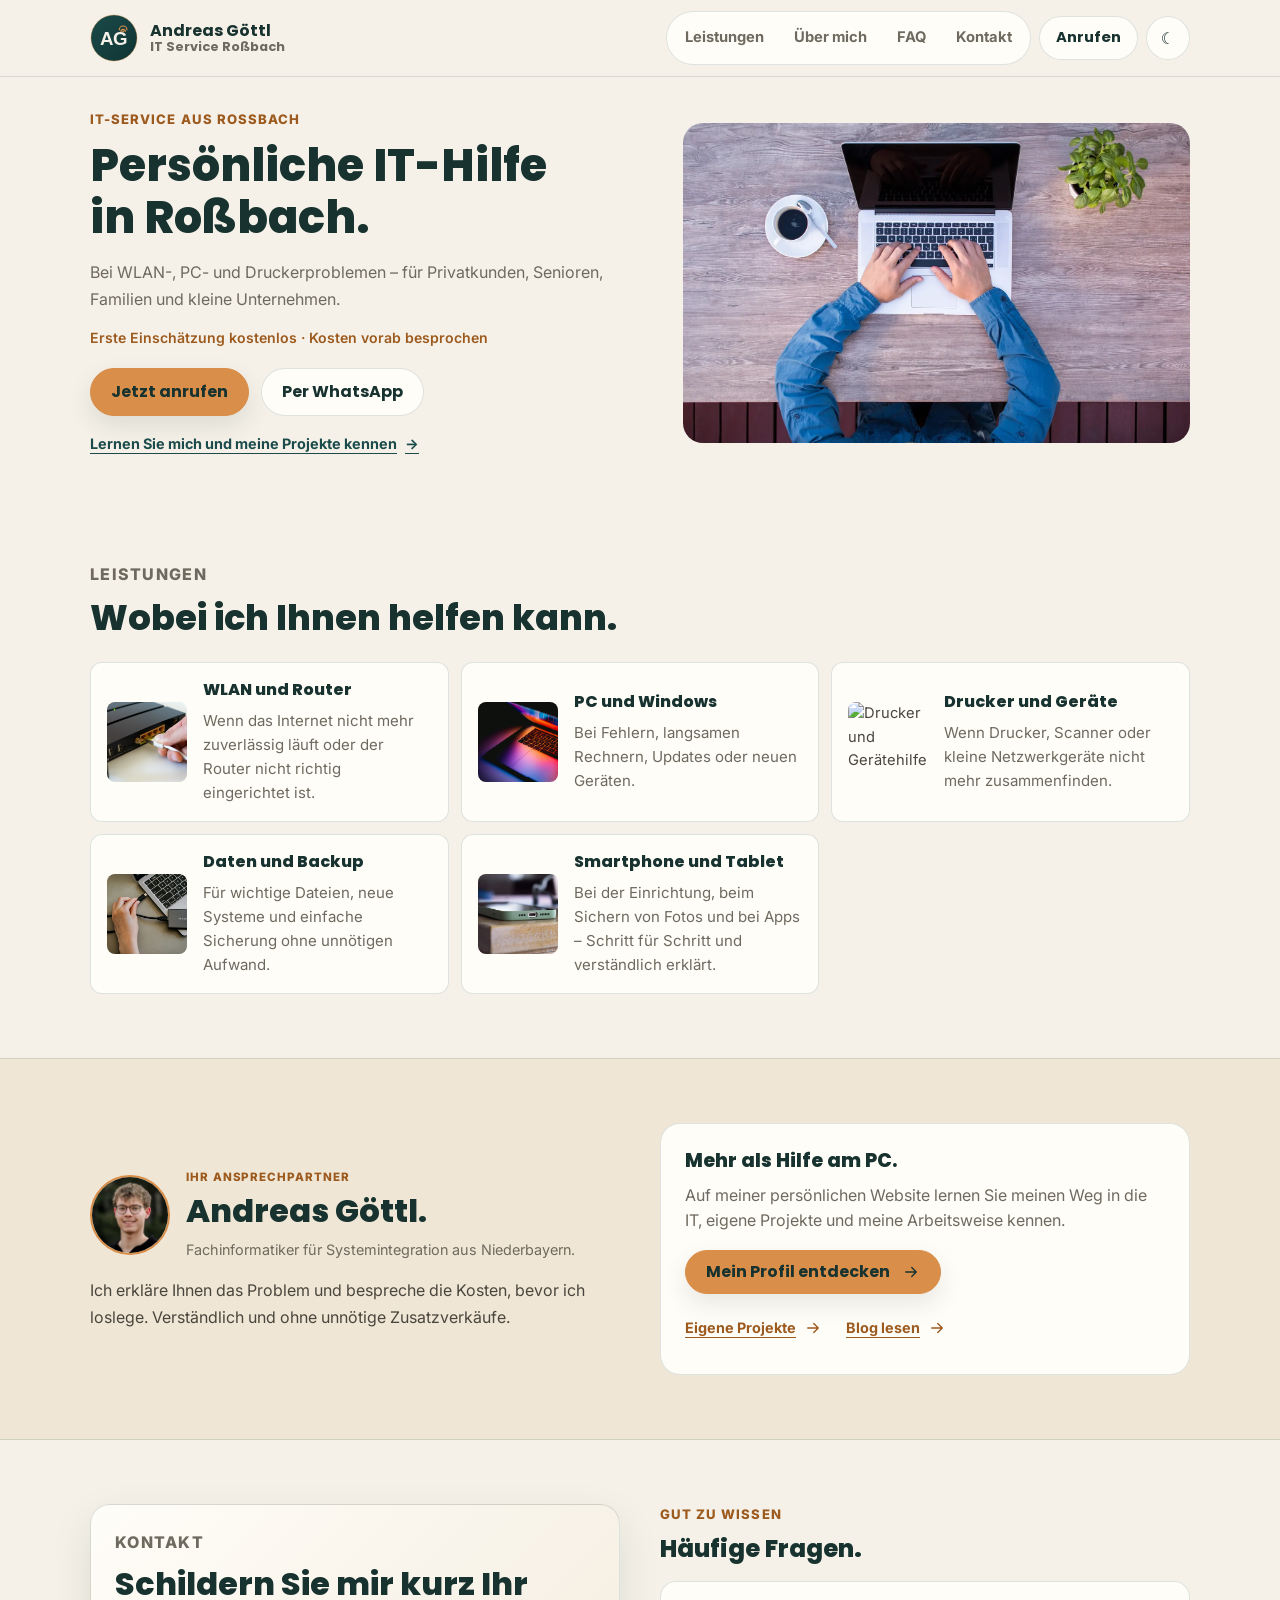
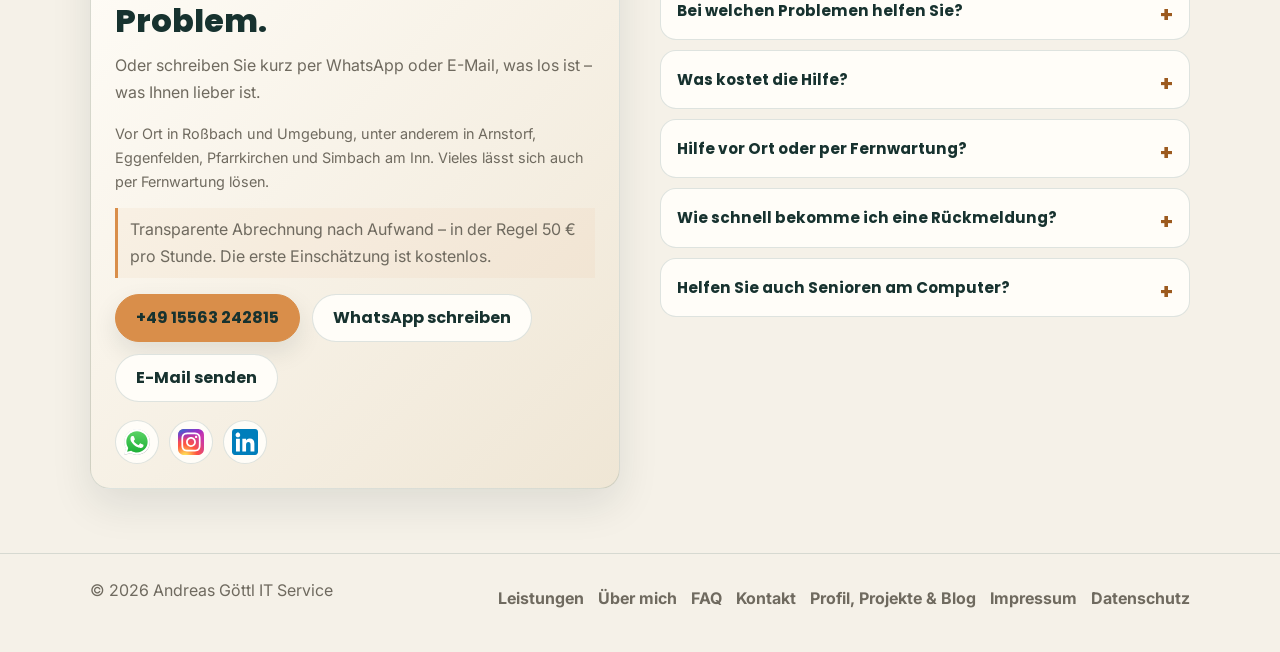
==== commit 4cf9515d: "Shorten the service page by combining personal content and compacting service presentation" ====
--- a/index.html
+++ b/index.html
@@ -1,605 +1,518 @@
-<!doctype html>
-<html lang="de" class="no-js">
-<head>
-  <meta charset="utf-8">
-  <meta name="viewport" content="width=device-width, initial-scale=1">
-  <meta name="theme-color" content="#f5f1e8">
-  <meta name="color-scheme" content="light dark">
-
-  <title>Andreas Göttl IT Service | ruhige, direkte IT-Hilfe in Roßbach</title>
-  <meta name="description" content="Direkte IT-Hilfe in Roßbach und Umgebung: WLAN, PC, Drucker, Windows, Netzwerk und Fernwartung – verständlich, zuverlässig und ohne unnötigen Aufwand.">
-  <meta name="robots" content="index, follow, max-image-preview:large">
-  <link rel="canonical" href="https://www.andreas-goettl.de/">
-
-  <meta property="og:locale" content="de_DE">
-  <meta property="og:type" content="website">
-  <meta property="og:site_name" content="Andreas Göttl IT Service">
-  <meta property="og:title" content="IT Service Roßbach | Andreas Göttl IT Service">
-  <meta property="og:description" content="Schnelle Computerhilfe, WLAN Hilfe, Drucker Hilfe und Fernwartung in Roßbach, Rottal-Inn und Niederbayern.">
-  <meta property="og:url" content="https://www.andreas-goettl.de/">
-  <meta property="og:image" content="https://www.andreas-goettl.de/assets/og-image.webp">
-  <meta property="og:image:width" content="1200">
-  <meta property="og:image:height" content="630">
-  <meta property="og:image:alt" content="Andreas Göttl IT Service in Roßbach">
-
-  <meta name="twitter:card" content="summary_large_image">
-  <meta name="twitter:title" content="IT Service Roßbach | Computerhilfe Rottal-Inn">
-  <meta name="twitter:description" content="Verständliche IT-Hilfe für Privatkunden, Senioren, Familien, Homeoffice und kleine Unternehmen.">
-  <meta name="twitter:image" content="https://www.andreas-goettl.de/assets/og-image.webp">
-
-  <link rel="icon" href="assets/favicon.ico" sizes="any">
-  <link rel="icon" href="assets/favicon-192.png" type="image/png">
-  <link rel="apple-touch-icon" href="assets/apple-touch-icon.png">
-  <link rel="manifest" href="site.webmanifest">
-  <link rel="preload" as="image" href="assets/hero.webp" imagesrcset="assets/hero.webp">
-
-  <link rel="preconnect" href="https://fonts.googleapis.com">
-  <link rel="preconnect" href="https://fonts.gstatic.com" crossorigin>
-  <link rel="stylesheet" href="https://fonts.googleapis.com/css2?family=Poppins:wght@600;700;800&family=Inter:wght@400;500;600;700&display=swap">
-
-  <link rel="stylesheet" href="styles.css?v=2">
-  <script src="script.js" defer></script>
-  <script defer src="https://stats.goettl-oberbubach.de/script.js" data-website-id="122bb7df-1bef-40a8-9d23-cfd5b84f1bcb"></script>
-
-  <script>
-    document.documentElement.classList.remove('no-js');
-    try {
-      const storedTheme = localStorage.getItem('theme');
-      const theme = storedTheme === 'dark' || storedTheme === 'light' ? storedTheme : 'light';
-      document.documentElement.dataset.theme = theme;
-      const metaThemeColor = document.querySelector('meta[name="theme-color"]');
-      if (metaThemeColor) {
-        metaThemeColor.setAttribute('content', theme === 'dark' ? '#0f3433' : '#f5f1e8');
-      }
-    } catch (error) {}
-  </script>
-
-  <script type="application/ld+json">
-  {
-    "@context": "https://schema.org",
-    "@graph": [
-      {
-        "@type": ["LocalBusiness", "ProfessionalService"],
-        "@id": "https://www.andreas-goettl.de/#business",
-        "name": "Andreas Göttl IT Service",
-        "description": "Lokaler IT Service, Computerhilfe, WLAN Hilfe, Drucker Hilfe und Fernwartung in Roßbach, Rottal-Inn und Niederbayern.",
-        "url": "https://www.andreas-goettl.de/",
-        "image": "https://www.andreas-goettl.de/assets/og-image.webp",
-        "logo": "https://www.andreas-goettl.de/assets/icon-color.svg",
-        "telephone": "+4915563242815",
-        "email": "kontakt@andreas-goettl.de",
-        "priceRange": "50 €/Std.",
-        "founder": {
-          "@type": "Person",
-          "name": "Andreas Göttl",
-          "url": "https://profil.andreas-goettl.de/",
-          "sameAs": ["https://profil.andreas-goettl.de/"]
-        },
-        "address": {
-          "@type": "PostalAddress",
-          "streetAddress": "Oberbubach 1a",
-          "postalCode": "94439",
-          "addressLocality": "Roßbach",
-          "addressRegion": "Bayern",
-          "addressCountry": "DE"
-        },
-        "geo": {
-          "@type": "GeoCoordinates",
-          "latitude": 48.583,
-          "longitude": 12.950
-        },
-        "openingHoursSpecification": [
-          {
-            "@type": "OpeningHoursSpecification",
-            "dayOfWeek": ["Monday", "Tuesday", "Wednesday", "Thursday"],
-            "opens": "18:00",
-            "closes": "20:30"
-          },
-          {
-            "@type": "OpeningHoursSpecification",
-            "dayOfWeek": "Friday",
-            "opens": "13:00",
-            "closes": "20:30"
-          },
-          {
-            "@type": "OpeningHoursSpecification",
-            "dayOfWeek": ["Saturday", "Sunday"],
-            "opens": "09:00",
-            "closes": "13:00"
-          }
-        ],
-        "areaServed": [
-          "Roßbach",
-          "Thanndorf",
-          "Pfarrkirchen",
-          "Eggenfelden",
-          "Arnstorf",
-          "Bad Birnbach",
-          "Simbach am Inn",
-          "Rottal-Inn",
-          "Niederbayern"
-        ],
-        "knowsAbout": [
-          "IT Service Roßbach",
-          "Computerhilfe Rottal-Inn",
-          "PC Hilfe Niederbayern",
-          "WLAN Hilfe",
-          "Drucker Hilfe",
-          "Fernwartung",
-          "Computer Service",
-          "IT Support",
-          "Seniorenhilfe Computer"
-        ],
-        "sameAs": []
-      },
-      {
-        "@type": "WebSite",
-        "@id": "https://www.andreas-goettl.de/#website",
-        "url": "https://www.andreas-goettl.de/",
-        "name": "Andreas Göttl IT Service",
-        "publisher": {
-          "@id": "https://www.andreas-goettl.de/#business"
-        },
-        "inLanguage": "de-DE"
-      },
-      {
-        "@type": "WebPage",
-        "@id": "https://www.andreas-goettl.de/#webpage",
-        "url": "https://www.andreas-goettl.de/",
-        "name": "IT Service Roßbach | Computerhilfe Rottal-Inn",
-        "isPartOf": {
-          "@id": "https://www.andreas-goettl.de/#website"
-        },
-        "about": {
-          "@id": "https://www.andreas-goettl.de/#business"
-        },
-        "breadcrumb": {
-          "@id": "https://www.andreas-goettl.de/#breadcrumb"
-        },
-        "inLanguage": "de-DE"
-      },
-      {
-        "@type": "BreadcrumbList",
-        "@id": "https://www.andreas-goettl.de/#breadcrumb",
-        "itemListElement": [
-          {
-            "@type": "ListItem",
-            "position": 1,
-            "name": "Startseite",
-            "item": "https://www.andreas-goettl.de/"
-          }
-        ]
-      },
-      {
-        "@type": "ItemList",
-        "@id": "https://www.andreas-goettl.de/#services",
-        "name": "IT Leistungen",
-        "itemListElement": [
-          {"@type": "Service", "position": 1, "name": "WLAN verbessern", "areaServed": "Rottal-Inn", "provider": {"@id": "https://www.andreas-goettl.de/#business"}},
-          {"@type": "Service", "position": 2, "name": "Router einrichten", "areaServed": "Rottal-Inn", "provider": {"@id": "https://www.andreas-goettl.de/#business"}},
-          {"@type": "Service", "position": 3, "name": "Mesh und Netzwerk", "areaServed": "Niederbayern", "provider": {"@id": "https://www.andreas-goettl.de/#business"}},
-          {"@type": "Service", "position": 4, "name": "PC Hilfe und Windows Probleme", "areaServed": "Niederbayern", "provider": {"@id": "https://www.andreas-goettl.de/#business"}},
-          {"@type": "Service", "position": 5, "name": "Drucker Hilfe und Scanner", "areaServed": "Rottal-Inn", "provider": {"@id": "https://www.andreas-goettl.de/#business"}},
-          {"@type": "Service", "position": 6, "name": "Backup und Datensicherung", "areaServed": "Niederbayern", "provider": {"@id": "https://www.andreas-goettl.de/#business"}},
-          {"@type": "Service", "position": 7, "name": "Microsoft 365 und E-Mail", "areaServed": "Niederbayern", "provider": {"@id": "https://www.andreas-goettl.de/#business"}},
-          {"@type": "Service", "position": 8, "name": "Smartphone und Tablet Hilfe", "areaServed": "Niederbayern", "provider": {"@id": "https://www.andreas-goettl.de/#business"}},
-          {"@type": "Service", "position": 9, "name": "Fernwartung und allgemeiner IT-Service", "areaServed": "Niederbayern", "provider": {"@id": "https://www.andreas-goettl.de/#business"}}
-        ]
-      },
-      {
-        "@type": "FAQPage",
-        "@id": "https://www.andreas-goettl.de/#faq-schema",
-        "mainEntity": [
-          {"@type": "Question", "name": "Bei welchen Problemen hilfst du?", "acceptedAnswer": {"@type": "Answer", "text": "Bei WLAN und Router, PC und Windows, Drucker und Scanner, Backup und Datenübernahme, Microsoft 365 und E-Mail sowie Fernwartung – kurz: bei den typischen Alltagsproblemen mit Technik."}},
-          {"@type": "Question", "name": "Was kostet die Hilfe?", "acceptedAnswer": {"@type": "Answer", "text": "Die erste Einschätzung ist kostenlos. Danach in der Regel 50 € pro Stunde. Aufwand und Kosten werden vorher besprochen, es gibt keine versteckten Kosten."}},
-          {"@type": "Question", "name": "Hilfe vor Ort oder per Fernwartung?", "acceptedAnswer": {"@type": "Answer", "text": "Beides. Software- und Windows-Probleme lassen sich oft per Fernwartung lösen, bei WLAN, Netzwerk, Druckern oder neuer Hardware ist meist ein Termin vor Ort sinnvoll."}},
-          {"@type": "Question", "name": "Wie schnell bekomme ich eine Rückmeldung?", "acceptedAnswer": {"@type": "Answer", "text": "Meist innerhalb weniger Stunden, abhängig von Terminlage und Dringlichkeit."}},
-          {"@type": "Question", "name": "Wird auch Senioren am Computer geholfen?", "acceptedAnswer": {"@type": "Answer", "text": "Ja, gerne. Die Hilfe wird ruhig und ohne Fachchinesisch erklärt, damit Computer, Smartphone und Internet sicher genutzt werden können."}}
-        ]
-      }
-    ]
-  }
-  </script>
-</head>
-
-<body>
-  <a class="skip-link" href="#main">Zum Inhalt springen</a>
-
-  <header class="site-header" data-header>
-    <div class="container header-inner">
-      <a class="brand" href="./" aria-label="Andreas Göttl IT Service Startseite">
-        <img class="brand__logo" src="assets/icon-color.svg" width="48" height="48" alt="Andreas Göttl IT Service Roßbach">
-        <span>
-          <strong>Andreas Göttl</strong>
-          <small>IT Service Roßbach</small>
-        </span>
-      </a>
-
-      <div class="header-actions">
-        <nav class="main-nav" id="site-nav" aria-label="Hauptnavigation">
-          <a href="#leistungen">Leistungen</a>
-          <a href="#profil">Über mich</a>
-          <a href="#faq">FAQ</a>
-          <a href="#kontakt">Kontakt</a>
-        </nav>
-
-        <a class="header-cta" href="tel:+4915563242815">Anrufen</a>
-
-        <button class="theme-toggle" type="button" data-theme-toggle aria-label="Dunkles Design aktivieren" title="Design wechseln">
-          <span class="theme-toggle__icon" aria-hidden="true">☾</span>
-        </button>
-
-        <button class="menu-toggle" type="button" data-menu-toggle aria-expanded="false" aria-controls="site-nav" aria-label="Navigation öffnen">
-          <span></span>
-          <span></span>
-          <span></span>
-          <span class="visually-hidden">Menü</span>
-        </button>
-      </div>
-    </div>
-  </header>
-
-  <main id="main">
-    <section class="hero section" id="top" aria-labelledby="hero-title">
-      <div class="container hero-grid">
-        <div class="hero-copy reveal">
-          <p class="eyebrow">IT-Service aus Roßbach</p>
-          <h1 id="hero-title">Ich helfe Ihnen, wenn Technik nicht mehr funktioniert.</h1>
-          <p class="hero-subtitle">Ich helfe Privatkunden, Senioren, Familien und kleinen Unternehmen – verständlich erklärt und ohne unnötigen Aufwand.</p>
-
-          <p class="trust-badge">✓ Kostenlose Erstberatung – Kosten werden vorab klar besprochen</p>
-
-          <div class="hero-actions" aria-label="Kontaktmöglichkeiten">
-            <a class="button button-primary" href="tel:+4915563242815">Jetzt anrufen</a>
-            <a class="button button-secondary" href="https://wa.me/4915563242815" rel="noopener noreferrer">Per WhatsApp</a>
-          </div>
-
-          <a class="hero-profile-link" href="#profil">Lernen Sie mich und meine Projekte kennen <span aria-hidden="true">→</span></a>
-
-          <ul class="hero-points" aria-label="Typische Hilfebereiche">
-            <li>WLAN, Router und Internet</li>
-            <li>PC, Windows und Drucker</li>
-            <li>Fernwartung und Hilfe vor Ort</li>
-          </ul>
-        </div>
-
-        <div class="hero-card reveal" style="--reveal-delay: 120ms;">
-          <img src="assets/hero.webp" width="1400" height="1003" alt="IT-Hilfe am Laptop mit Router und Notizen">
-          <div class="hero-card__body">
-            <h2>Einfach anrufen oder schreiben.</h2>
-            <p>Beschreiben Sie kurz das Problem – ich sage Ihnen direkt, ob und wie ich helfen kann.</p>
-            <a class="text-link" href="mailto:kontakt@andreas-goettl.de">kontakt@andreas-goettl.de</a>
-          </div>
-        </div>
-      </div>
-    </section>
-
-    <section class="section" id="leistungen" aria-labelledby="services-title">
-      <div class="container">
-        <div class="section-heading reveal">
-          <p class="eyebrow">Leistungen</p>
-          <h2 id="services-title">Die Dinge, bei denen ich oft schnell helfen kann.</h2>
-        </div>
-
-        <div class="service-grid">
-          <article class="service-card reveal">
-            <img src="assets/router.webp" width="640" height="420" alt="Router und WLAN-Hilfe" loading="lazy">
-            <div class="service-card__body">
-              <h3>WLAN und Router</h3>
-              <p>Wenn das Internet nicht mehr zuverlässig läuft oder der Router nicht richtig eingerichtet ist.</p>
-            </div>
-          </article>
-
-          <article class="service-card reveal" style="--reveal-delay: 80ms;">
-            <img src="assets/new-pc.webp" width="640" height="420" alt="PC- und Laptop-Hilfe" loading="lazy">
-            <div class="service-card__body">
-              <h3>PC und Windows</h3>
-              <p>Bei Fehlern, langsamen Rechnern, Updates oder neuen Geräten.</p>
-            </div>
-          </article>
-
-          <article class="service-card reveal" style="--reveal-delay: 160ms;">
-            <img src="assets/printer.webp" width="640" height="420" alt="Drucker und Gerätehilfe" loading="lazy">
-            <div class="service-card__body">
-              <h3>Drucker und Geräte</h3>
-              <p>Wenn Drucker, Scanner oder kleine Netzwerkgeräte nicht mehr zusammenfinden.</p>
-            </div>
-          </article>
-
-          <article class="service-card reveal" style="--reveal-delay: 240ms;">
-            <img src="assets/data-transfer.webp" width="640" height="420" alt="Datensicherung und Backup" loading="lazy">
-            <div class="service-card__body">
-              <h3>Daten und Backup</h3>
-              <p>Für wichtige Dateien, neue Systeme und einfache Sicherung ohne unnötigen Aufwand.</p>
-            </div>
-          </article>
-
-          <article class="service-card reveal" style="--reveal-delay: 320ms;">
-            <img src="assets/smartphone.webp" width="640" height="420" alt="Einrichtungshilfe für Smartphone und Tablet" loading="lazy">
-            <div class="service-card__body">
-              <h3>Smartphone und Tablet</h3>
-              <p>Bei der Einrichtung, beim Sichern von Fotos und bei Apps – Schritt für Schritt und verständlich erklärt.</p>
-            </div>
-          </article>
-        </div>
-      </div>
-    </section>
-
-    <section class="section section-soft" id="warum-ich" aria-labelledby="why-title">
-      <div class="container why-grid">
-        <div class="reveal">
-          <p class="eyebrow">Warum ich</p>
-          <h2 id="why-title">Ruhig arbeiten und ehrlich sagen, was Sache ist.</h2>
-
-          <div class="profile-card">
-            <img src="assets/me.webp" width="120" height="120" alt="Andreas Göttl" loading="lazy">
-            <div>
-              <strong>Andreas Göttl</strong>
-              <p>Fachinformatiker für Systemintegration aus Niederbayern.</p>
-              <a class="text-link profile-card__link" href="https://profil.andreas-goettl.de/" rel="noopener">Mehr über mich und meine Projekte →</a>
-            </div>
-          </div>
-        </div>
-
-        <div class="trust-block reveal" style="--reveal-delay: 120ms;">
-          <p>Ich erkläre, woran es liegt und was es kostet, bevor etwas gemacht wird. Keine unnötigen Zusatzverkäufe, keine Fachbegriffe, die niemand braucht – auch nicht, wenn es um Technik geht, mit der Sie sich sonst nicht beschäftigen.</p>
-
-          <div class="process-list" aria-label="So läuft es ab">
-            <article class="process-item">
-              <strong>Sie schildern mir das Problem</strong>
-              <p>Am Telefon, per WhatsApp oder E-Mail – kurz beschreiben reicht.</p>
-            </article>
-            <article class="process-item">
-              <strong>Ich sage Ihnen, ob und wie ich helfen kann</strong>
-              <p>Und was es ungefähr kostet, bevor irgendetwas passiert.</p>
-            </article>
-            <article class="process-item">
-              <strong>Dann kümmere ich mich darum</strong>
-              <p>Vor Ort oder per Fernwartung – je nachdem, was schneller geht.</p>
-            </article>
-          </div>
-        </div>
-      </div>
-    </section>
-
-    <section class="section profile-section" id="profil" aria-labelledby="profile-title">
-      <div class="container profile-bridge">
-        <div class="profile-bridge__intro">
-          <p class="eyebrow">Mehr über Andreas Göttl</p>
-          <h2 id="profile-title">Der Mensch hinter dem IT-Service.</h2>
-          <p>Sie möchten mich erst etwas besser kennenlernen? Auf meiner persönlichen Website zeige ich meinen Weg in die IT, eigene Projekte und was mich beim Lernen und Arbeiten beschäftigt.</p>
-          <p>So bekommen Sie einen Eindruck davon, wie ich an Aufgaben herangehe – auch über die schnelle Hilfe am PC hinaus.</p>
-          <a class="button button-primary profile-bridge__cta" href="https://profil.andreas-goettl.de/">Mein Profil entdecken <svg viewBox="0 0 24 24" aria-hidden="true" focusable="false"><path d="M5 12h14m-6-6 6 6-6 6"/></svg></a>
-          <p class="profile-bridge__destination">Meine persönliche Website · profil.andreas-goettl.de</p>
-        </div>
-        <div class="profile-bridge__paths">
-          <a class="profile-path" href="https://profil.andreas-goettl.de/#vereinsorganisation">
-            <span class="profile-path__icon" aria-hidden="true"><svg viewBox="0 0 24 24" focusable="false"><rect x="3" y="4" width="18" height="15" rx="2"/><path d="M3 9h18m-13 4h3m-3 3h7"/></svg></span>
-            <div class="profile-path__copy"><span class="profile-path__type">Eigene Projekte</span><h3>Wenn aus einer Idee etwas Nützliches wird.</h3><span>Zum Beispiel ein Bestellsystem für die DJK Thanndorf: entstanden aus einer Aufgabe in meinem eigenen Vereinsalltag.</span><span class="profile-path__action">Das Vereinsprojekt ansehen <svg viewBox="0 0 24 24" aria-hidden="true" focusable="false"><path d="M5 12h14m-6-6 6 6-6 6"/></svg></span></div>
-          </a>
-          <a class="profile-path" href="https://profil.andreas-goettl.de/blog/">
-            <span class="profile-path__icon" aria-hidden="true"><svg viewBox="0 0 24 24" focusable="false"><path d="m14 4 6 6M4 20l5-1L21 7a2 2 0 0 0-4-4L5 15l-1 5Zm9 0h8"/></svg></span>
-            <div class="profile-path__copy"><span class="profile-path__type">Persönliche Einblicke</span><h3>Was ich aus IT, Studium und Projekten mitnehme.</h3><span>Im Blog schreibe ich über Erfahrungen, die Arbeit mit KI und darüber, was gelingt – und was ich noch lernen möchte.</span><span class="profile-path__action">Im Blog weiterlesen <svg viewBox="0 0 24 24" aria-hidden="true" focusable="false"><path d="M5 12h14m-6-6 6 6-6 6"/></svg></span></div>
-          </a>
-        </div>
-      </div>
-    </section>
-
-    <section class="section" id="einzugsgebiet" aria-labelledby="area-title">
-      <div class="container">
-        <div class="section-heading reveal">
-          <p class="eyebrow">Einzugsgebiet</p>
-          <h2 id="area-title">Vor Ort in Roßbach und der Umgebung.</h2>
-          <p>Neben Roßbach bin ich auch in den Nachbargemeinden wie Arnstorf, Eggenfelden, Pfarrkirchen und Simbach am Inn vor Ort unterwegs, wenn ein Termin sinnvoller ist als Fernwartung. Einfach kurz melden – ich sage Ihnen, ob und wann ein Besuch passt.</p>
-        </div>
-      </div>
-    </section>
-
-    <section class="section" id="faq" aria-labelledby="faq-title">
-      <div class="container">
-        <div class="section-heading reveal">
-          <p class="eyebrow">Häufige Fragen</p>
-          <h2 id="faq-title">Kurze Antworten auf die häufigsten Fragen.</h2>
-        </div>
-
-        <div class="faq-list reveal" style="--reveal-delay: 80ms;">
-          <details class="faq-item">
-            <summary>Bei welchen Problemen hilfst du?</summary>
-            <p>Bei WLAN und Router, PC und Windows, Drucker und Scanner, Backup und Datenübernahme, Microsoft 365 und E-Mail sowie Fernwartung – kurz: bei den typischen Alltagsproblemen mit Technik.</p>
-          </details>
-          <details class="faq-item">
-            <summary>Was kostet die Hilfe?</summary>
-            <p>Die erste Einschätzung ist kostenlos. Danach in der Regel 50&nbsp;€ pro Stunde. Aufwand und Kosten werden vorher besprochen, es gibt keine versteckten Kosten.</p>
-          </details>
-          <details class="faq-item">
-            <summary>Hilfe vor Ort oder per Fernwartung?</summary>
-            <p>Beides. Software- und Windows-Probleme lassen sich oft per Fernwartung lösen, bei WLAN, Netzwerk, Druckern oder neuer Hardware ist meist ein Termin vor Ort sinnvoll.</p>
-          </details>
-          <details class="faq-item">
-            <summary>Wie schnell bekomme ich eine Rückmeldung?</summary>
-            <p>Meist innerhalb weniger Stunden, abhängig von Terminlage und Dringlichkeit.</p>
-          </details>
-          <details class="faq-item">
-            <summary>Wird auch Senioren am Computer geholfen?</summary>
-            <p>Ja, gerne. Die Hilfe wird ruhig und ohne Fachchinesisch erklärt, damit Computer, Smartphone und Internet sicher genutzt werden können.</p>
-          </details>
-        </div>
-      </div>
-    </section>
-
-    <!--
-      Kundenstimmen: aktivieren, sobald erste echte Bewertungen vorliegen.
-      Bis dahin bewusst deaktiviert lassen (keine erfundenen Testimonials).
-
-      <section class="section section-soft" id="kundenstimmen" aria-labelledby="testimonials-title">
-        <div class="container">
-          <div class="section-heading reveal">
-            <p class="eyebrow">Kundenstimmen</p>
-            <h2 id="testimonials-title">Was Kunden sagen.</h2>
-          </div>
-
-          <div class="testimonial-grid">
-            <article class="testimonial-card reveal">
-              <p>„Zitat einer Kundin oder eines Kunden.“</p>
-              <strong>Name, Ort</strong>
-            </article>
-          </div>
-        </div>
-      </section>
-    -->
-
-    <section class="section contact-section" id="kontakt" aria-labelledby="contact-title">
-      <div class="container">
-        <div class="contact-card reveal">
-          <p class="eyebrow">Kontakt</p>
-          <h2 id="contact-title">Wenn es jetzt weitergehen soll, rufen Sie einfach an.</h2>
-          <p>Oder schreiben Sie kurz per WhatsApp oder E-Mail, was los ist – was Ihnen lieber ist.</p>
-          <p class="price-info">Transparente Abrechnung nach Aufwand – in der Regel 50&nbsp;€ pro Stunde. Die erste Einschätzung ist kostenlos.</p>
-
-          <div class="contact-actions">
-            <a class="button button-primary" href="tel:+4915563242815">+49 15563 242815</a>
-            <a class="button button-secondary" href="https://wa.me/4915563242815" rel="noopener noreferrer">WhatsApp schreiben</a>
-            <a class="button button-secondary" href="mailto:kontakt@andreas-goettl.de">E-Mail senden</a>
-          </div>
-
-          <ul class="social-links" aria-label="Soziale Kontakte">
-            <li>
-              <a class="social-link" href="https://wa.me/4915563242815" aria-label="WhatsApp" rel="noopener noreferrer">
-                <img src="assets/whatsapp.svg" width="26" height="26" alt="" aria-hidden="true">
-              </a>
-            </li>
-            <li>
-              <a class="social-link" href="https://www.instagram.com/ag.it.service/" aria-label="Instagram" rel="noopener noreferrer">
-                <img src="assets/instagram.svg" width="26" height="26" alt="" aria-hidden="true">
-              </a>
-            </li>
-            <li>
-              <a class="social-link" href="https://www.linkedin.com/in/andreas-g%C3%B6ttl-23b206258" aria-label="LinkedIn" rel="noopener noreferrer">
-                <img src="assets/linkedin.svg" width="26" height="26" alt="" aria-hidden="true">
-              </a>
-            </li>
-          </ul>
-        </div>
-      </div>
-    </section>
-  </main>
-
-  <footer class="site-footer">
-    <div class="container footer-inner">
-      <p>© <span data-year></span> Andreas Göttl IT Service</p>
-      <nav aria-label="Footer Navigation">
-        <a href="#leistungen">Leistungen</a>
-        <a href="#warum-ich">Warum ich</a>
-        <a href="#faq">FAQ</a>
-        <a href="#kontakt">Kontakt</a>
-        <a href="https://profil.andreas-goettl.de/" rel="noopener">Profil, Projekte &amp; Blog</a>
-        <button class="footer-link" data-modal-open="impressum">Impressum</button>
-        <button class="footer-link" data-modal-open="datenschutz">Datenschutz</button>
-      </nav>
-    </div>
-    <!--
-      Erst aktivieren, wenn Nebentätigkeits-Zustimmung vorliegt und die Profile live sind.
-
-      <div class="container footer-inner">
-        <p class="footer-freelance-links">
-          Auch auf
-          <a href="https://www.malt.de/profile/freelancer-signup?mfi=yytZDEz12qos" rel="noopener noreferrer">Malt</a>,
-          <a href="https://www.fiverr.com/s/YRbQy5R" rel="noopener noreferrer">Fiverr</a> und
-          <a href="https://www.upwork.com/freelancers/~0179e1537994b5a927?mp_source=share" rel="noopener noreferrer">Upwork</a>
-        </p>
-      </div>
-    -->
-  </footer>
-
-  <div class="modal" id="impressum" data-modal aria-hidden="true">
-    <div class="modal-overlay" data-modal-close></div>
-    <div class="modal-content" role="dialog" aria-labelledby="impressum-title" aria-modal="true">
-      <button class="modal-close" data-modal-close aria-label="Schließen">×</button>
-      <h2 id="impressum-title">Impressum</h2>
-
-      <h3>Angaben gemäß § 5 TMG</h3>
-      <p>
-        Andreas Göttl IT Service<br>
-        Andreas Göttl<br>
-        Oberbubach 1a<br>
-        94439 Roßbach
-      </p>
-
-      <h3>Kontakt</h3>
-      <p>
-        Telefon: +49 15563 242815<br>
-        E-Mail: kontakt@andreas-goettl.de
-      </p>
-
-      <h3>Hinweis zur Streitbeilegung</h3>
-      <p>Die Europäische Kommission stellt eine Plattform zur Online-Streitbeilegung (OS) bereit: <a href="https://ec.europa.eu/consumers/odr/" target="_blank" rel="noopener noreferrer">https://ec.europa.eu/consumers/odr/</a>.<br>
-      Unsere E-Mail-Adresse finden Sie oben im Impressum.</p>
-      <p>Wir sind nicht bereit oder verpflichtet, an Streitbeilegungsverfahren vor einer Verbraucherschlichtungsstelle teilzunehmen.</p>
-    </div>
-  </div>
-
-  <div class="modal" id="datenschutz" data-modal aria-hidden="true">
-    <div class="modal-overlay" data-modal-close></div>
-    <div class="modal-content" role="dialog" aria-labelledby="datenschutz-title" aria-modal="true">
-      <button class="modal-close" data-modal-close aria-label="Schließen">×</button>
-      <h2 id="datenschutz-title">Datenschutzerklärung</h2>
-
-      <h3>1. Datenschutz auf einen Blick</h3>
-      <p>Die folgenden Hinweise geben einen einfachen Überblick darüber, was mit Ihren personenbezogenen Daten passiert, wenn Sie diese Website besuchen. Personenbezogene Daten sind alle Daten, mit denen Sie persönlich identifiziert werden können. Ausführliche Informationen finden Sie in den nachfolgenden Abschnitten dieser Datenschutzerklärung.</p>
-      <p>Verantwortlich für die Datenverarbeitung auf dieser Website ist der Websitebetreiber. Dessen Kontaktdaten entnehmen Sie bitte dem Abschnitt „Verantwortlicher“ sowie dem Impressum dieser Website.</p>
-      <p>Ihre Daten werden zum einen dadurch erhoben, dass Sie uns diese mitteilen, etwa im Rahmen einer Kontaktaufnahme per E-Mail, Telefon oder Messenger. Andere Daten werden beim Besuch der Website automatisch durch technische Systeme erfasst, insbesondere technische Verbindungsdaten (z. B. Browsertyp, Betriebssystem, Zeitpunkt des Seitenaufrufs).</p>
-
-      <h3>2. Verantwortlicher</h3>
-      <p>Verantwortlicher im Sinne der Datenschutz-Grundverordnung (DSGVO) ist:</p>
-      <p>
-        Andreas Göttl IT Service<br>
-        Andreas Göttl<br>
-        Oberbubach 1a<br>
-        94439 Roßbach<br>
-        Telefon: +49 15563 242815<br>
-        E-Mail: kontakt@andreas-goettl.de
-      </p>
-
-      <h3>3. Allgemeine Hinweise zur Datenverarbeitung</h3>
-      <p>Wir verarbeiten personenbezogene Daten unserer Nutzer grundsätzlich nur, soweit dies zur Bereitstellung einer funktionsfähigen Website sowie unserer Inhalte und Leistungen erforderlich ist. Die Verarbeitung personenbezogener Daten erfolgt regelmäßig nur mit Einwilligung des Nutzers oder auf einer sonstigen gesetzlichen Grundlage, insbesondere soweit die Verarbeitung zur Erfüllung vertraglicher oder vorvertraglicher Pflichten erforderlich ist (Art. 6 Abs. 1 lit. b DSGVO) oder zur Wahrung berechtigter Interessen erfolgt, sofern nicht die Interessen, Grundrechte und Grundfreiheiten der betroffenen Person überwiegen (Art. 6 Abs. 1 lit. f DSGVO).</p>
-      <p>Eine Übermittlung Ihrer Daten an Dritte erfolgt nur, soweit dies zur Vertragsabwicklung erforderlich ist, wir gesetzlich dazu verpflichtet sind oder Sie ausdrücklich eingewilligt haben. Ihre Daten werden gelöscht, sobald der Zweck der Speicherung entfällt und keine gesetzlichen Aufbewahrungspflichten entgegenstehen.</p>
-
-      <h3>4. Hosting</h3>
-      <p>Diese Website wird bei einem externen Dienstleister gehostet. Die personenbezogenen Daten, die auf dieser Website erfasst werden, werden auf den Servern dieses Dienstleisters verarbeitet. Der Einsatz eines externen Hosting-Dienstleisters erfolgt zur Vertragserfüllung gegenüber unseren potenziellen und bestehenden Kunden (Art. 6 Abs. 1 lit. b DSGVO) sowie im Interesse einer sicheren, schnellen und effizienten Bereitstellung unseres Online-Angebots (Art. 6 Abs. 1 lit. f DSGVO). Mit dem Hosting-Anbieter besteht, soweit erforderlich, ein Vertrag zur Auftragsverarbeitung, durch den dieser verpflichtet ist, die Daten unserer Websitebesucher nur nach unseren Weisungen und unter Einhaltung der DSGVO zu verarbeiten.</p>
-
-      <h3>5. Server-Logfiles</h3>
-      <p>Der Hosting-Anbieter erhebt und speichert beim Aufruf dieser Website automatisch Informationen in sogenannten Server-Logfiles, die Ihr Browser automatisch übermittelt. Dies sind:</p>
-      <ul>
-        <li>Browsertyp und Browserversion</li>
-        <li>verwendetes Betriebssystem</li>
-        <li>Referrer URL</li>
-        <li>Hostname des zugreifenden Rechners</li>
-        <li>Uhrzeit der Serveranfrage</li>
-        <li>IP-Adresse</li>
-      </ul>
-      <p>Eine Zusammenführung dieser Daten mit anderen Datenquellen erfolgt nicht. Die Erfassung dieser Daten erfolgt auf Grundlage von Art. 6 Abs. 1 lit. f DSGVO. Der Websitebetreiber hat ein berechtigtes Interesse an der technisch fehlerfreien Darstellung und der Optimierung seiner Website – hierzu müssen die Server-Logfiles erfasst werden.</p>
-
-      <h3>6. Webanalyse</h3>
-      <p>Diese Website verwendet den Webanalysedienst Umami, eine selbst gehostete, datenschutzfreundliche Analysesoftware. Der Analyse-Server wird von uns selbst betrieben; es findet keine Übermittlung der Daten an Dritte statt. Umami setzt keine Cookies, nimmt keine geräteübergreifende Wiedererkennung vor und erstellt keine personenbezogenen Nutzungsprofile. Erfasst werden ausschließlich anonymisierte, aggregierte Informationen wie aufgerufene Seiten, Referrer, ungefähre geografische Region, Browser- und Gerätetyp; die IP-Adresse wird dabei nicht gespeichert. Eine Identifizierung einzelner Personen ist anhand dieser Daten nicht möglich. Rechtsgrundlage hierfür ist unser berechtigtes Interesse an der bedarfsgerechten Gestaltung und Optimierung unserer Website gemäß Art. 6 Abs. 1 lit. f DSGVO.</p>
-
-      <h3>7. Kontaktaufnahme</h3>
-      <p>Wenn Sie uns per E-Mail, Telefon oder über einen Messenger-Dienst (z. B. WhatsApp) kontaktieren, werden die von Ihnen mitgeteilten Daten (z. B. Name, Kontaktdaten, Inhalt der Anfrage) von uns gespeichert und verarbeitet, um Ihre Anfrage zu bearbeiten und gegebenenfalls Folgefragen stellen zu können. Bei der Nutzung eines Messenger-Dienstes werden die von Ihnen versendeten Nachrichten über die Server des jeweiligen Anbieters übertragen; dessen eigene Datenschutzbestimmungen gelten insoweit ergänzend.</p>
-      <p>Die Verarbeitung dieser Daten erfolgt auf Grundlage von Art. 6 Abs. 1 lit. b DSGVO, sofern Ihre Anfrage der Anbahnung eines Vertrags dient, bzw. auf Grundlage von Art. 6 Abs. 1 lit. f DSGVO aufgrund unseres berechtigten Interesses an der Beantwortung von Anfragen. Ihre Daten werden gelöscht, sobald Ihre Anfrage endgültig bearbeitet ist und der Löschung keine gesetzlichen Aufbewahrungspflichten entgegenstehen. Eine Weitergabe an Dritte erfolgt nicht ohne Ihre Einwilligung.</p>
-
-      <h3>8. Ihre Rechte als betroffene Person</h3>
-      <p>Ihnen stehen nach der DSGVO folgende Rechte gegenüber dem Verantwortlichen hinsichtlich der Sie betreffenden personenbezogenen Daten zu:</p>
-      <ul>
-        <li>Recht auf Auskunft (Art. 15 DSGVO)</li>
-        <li>Recht auf Berichtigung (Art. 16 DSGVO)</li>
-        <li>Recht auf Löschung (Art. 17 DSGVO)</li>
-        <li>Recht auf Einschränkung der Verarbeitung (Art. 18 DSGVO)</li>
-        <li>Recht auf Datenübertragbarkeit (Art. 20 DSGVO)</li>
-        <li>Widerspruchsrecht gegen die Verarbeitung (Art. 21 DSGVO)</li>
-        <li>Recht auf Widerruf einer erteilten Einwilligung mit Wirkung für die Zukunft (Art. 7 Abs. 3 DSGVO)</li>
-        <li>Recht auf Beschwerde bei einer Aufsichtsbehörde (Art. 77 DSGVO)</li>
-      </ul>
-      <p>Die für uns zuständige Datenschutz-Aufsichtsbehörde ist das Bayerische Landesamt für Datenschutzaufsicht (BayLDA). Zur Ausübung Ihrer Rechte genügt eine formlose Nachricht an die im Abschnitt „Verantwortlicher“ genannten Kontaktdaten.</p>
-    </div>
-  </div>
-</body>
+<!doctype html>
+<html lang="de" class="no-js">
+<head>
+  <meta charset="utf-8">
+  <meta name="viewport" content="width=device-width, initial-scale=1">
+  <meta name="theme-color" content="#f5f1e8">
+  <meta name="color-scheme" content="light dark">
+
+  <title>Andreas Göttl IT Service | ruhige, direkte IT-Hilfe in Roßbach</title>
+  <meta name="description" content="Direkte IT-Hilfe in Roßbach und Umgebung: WLAN, PC, Drucker, Windows, Netzwerk und Fernwartung – verständlich, zuverlässig und ohne unnötigen Aufwand.">
+  <meta name="robots" content="index, follow, max-image-preview:large">
+  <link rel="canonical" href="https://www.andreas-goettl.de/">
+
+  <meta property="og:locale" content="de_DE">
+  <meta property="og:type" content="website">
+  <meta property="og:site_name" content="Andreas Göttl IT Service">
+  <meta property="og:title" content="IT Service Roßbach | Andreas Göttl IT Service">
+  <meta property="og:description" content="Schnelle Computerhilfe, WLAN Hilfe, Drucker Hilfe und Fernwartung in Roßbach, Rottal-Inn und Niederbayern.">
+  <meta property="og:url" content="https://www.andreas-goettl.de/">
+  <meta property="og:image" content="https://www.andreas-goettl.de/assets/og-image.webp">
+  <meta property="og:image:width" content="1200">
+  <meta property="og:image:height" content="630">
+  <meta property="og:image:alt" content="Andreas Göttl IT Service in Roßbach">
+
+  <meta name="twitter:card" content="summary_large_image">
+  <meta name="twitter:title" content="IT Service Roßbach | Computerhilfe Rottal-Inn">
+  <meta name="twitter:description" content="Verständliche IT-Hilfe für Privatkunden, Senioren, Familien, Homeoffice und kleine Unternehmen.">
+  <meta name="twitter:image" content="https://www.andreas-goettl.de/assets/og-image.webp">
+
+  <link rel="icon" href="assets/favicon.ico" sizes="any">
+  <link rel="icon" href="assets/favicon-192.png" type="image/png">
+  <link rel="apple-touch-icon" href="assets/apple-touch-icon.png">
+  <link rel="manifest" href="site.webmanifest">
+  <link rel="preload" as="image" href="assets/hero.webp" imagesrcset="assets/hero.webp">
+
+  <link rel="preconnect" href="https://fonts.googleapis.com">
+  <link rel="preconnect" href="https://fonts.gstatic.com" crossorigin>
+  <link rel="stylesheet" href="https://fonts.googleapis.com/css2?family=Poppins:wght@600;700;800&family=Inter:wght@400;500;600;700&display=swap">
+
+  <link rel="stylesheet" href="styles.css?v=3">
+  <script src="script.js" defer></script>
+  <script defer src="https://stats.goettl-oberbubach.de/script.js" data-website-id="122bb7df-1bef-40a8-9d23-cfd5b84f1bcb"></script>
+
+  <script>
+    document.documentElement.classList.remove('no-js');
+    try {
+      const storedTheme = localStorage.getItem('theme');
+      const theme = storedTheme === 'dark' || storedTheme === 'light' ? storedTheme : 'light';
+      document.documentElement.dataset.theme = theme;
+      const metaThemeColor = document.querySelector('meta[name="theme-color"]');
+      if (metaThemeColor) {
+        metaThemeColor.setAttribute('content', theme === 'dark' ? '#0f3433' : '#f5f1e8');
+      }
+    } catch (error) {}
+  </script>
+
+  <script type="application/ld+json">
+  {
+    "@context": "https://schema.org",
+    "@graph": [
+      {
+        "@type": ["LocalBusiness", "ProfessionalService"],
+        "@id": "https://www.andreas-goettl.de/#business",
+        "name": "Andreas Göttl IT Service",
+        "description": "Lokaler IT Service, Computerhilfe, WLAN Hilfe, Drucker Hilfe und Fernwartung in Roßbach, Rottal-Inn und Niederbayern.",
+        "url": "https://www.andreas-goettl.de/",
+        "image": "https://www.andreas-goettl.de/assets/og-image.webp",
+        "logo": "https://www.andreas-goettl.de/assets/icon-color.svg",
+        "telephone": "+4915563242815",
+        "email": "kontakt@andreas-goettl.de",
+        "priceRange": "50 €/Std.",
+        "founder": {
+          "@type": "Person",
+          "name": "Andreas Göttl",
+          "url": "https://profil.andreas-goettl.de/",
+          "sameAs": ["https://profil.andreas-goettl.de/"]
+        },
+        "address": {
+          "@type": "PostalAddress",
+          "streetAddress": "Oberbubach 1a",
+          "postalCode": "94439",
+          "addressLocality": "Roßbach",
+          "addressRegion": "Bayern",
+          "addressCountry": "DE"
+        },
+        "geo": {
+          "@type": "GeoCoordinates",
+          "latitude": 48.583,
+          "longitude": 12.950
+        },
+        "openingHoursSpecification": [
+          {
+            "@type": "OpeningHoursSpecification",
+            "dayOfWeek": ["Monday", "Tuesday", "Wednesday", "Thursday"],
+            "opens": "18:00",
+            "closes": "20:30"
+          },
+          {
+            "@type": "OpeningHoursSpecification",
+            "dayOfWeek": "Friday",
+            "opens": "13:00",
+            "closes": "20:30"
+          },
+          {
+            "@type": "OpeningHoursSpecification",
+            "dayOfWeek": ["Saturday", "Sunday"],
+            "opens": "09:00",
+            "closes": "13:00"
+          }
+        ],
+        "areaServed": [
+          "Roßbach",
+          "Thanndorf",
+          "Pfarrkirchen",
+          "Eggenfelden",
+          "Arnstorf",
+          "Bad Birnbach",
+          "Simbach am Inn",
+          "Rottal-Inn",
+          "Niederbayern"
+        ],
+        "knowsAbout": [
+          "IT Service Roßbach",
+          "Computerhilfe Rottal-Inn",
+          "PC Hilfe Niederbayern",
+          "WLAN Hilfe",
+          "Drucker Hilfe",
+          "Fernwartung",
+          "Computer Service",
+          "IT Support",
+          "Seniorenhilfe Computer"
+        ],
+        "sameAs": []
+      },
+      {
+        "@type": "WebSite",
+        "@id": "https://www.andreas-goettl.de/#website",
+        "url": "https://www.andreas-goettl.de/",
+        "name": "Andreas Göttl IT Service",
+        "publisher": {
+          "@id": "https://www.andreas-goettl.de/#business"
+        },
+        "inLanguage": "de-DE"
+      },
+      {
+        "@type": "WebPage",
+        "@id": "https://www.andreas-goettl.de/#webpage",
+        "url": "https://www.andreas-goettl.de/",
+        "name": "IT Service Roßbach | Computerhilfe Rottal-Inn",
+        "isPartOf": {
+          "@id": "https://www.andreas-goettl.de/#website"
+        },
+        "about": {
+          "@id": "https://www.andreas-goettl.de/#business"
+        },
+        "breadcrumb": {
+          "@id": "https://www.andreas-goettl.de/#breadcrumb"
+        },
+        "inLanguage": "de-DE"
+      },
+      {
+        "@type": "BreadcrumbList",
+        "@id": "https://www.andreas-goettl.de/#breadcrumb",
+        "itemListElement": [
+          {
+            "@type": "ListItem",
+            "position": 1,
+            "name": "Startseite",
+            "item": "https://www.andreas-goettl.de/"
+          }
+        ]
+      },
+      {
+        "@type": "ItemList",
+        "@id": "https://www.andreas-goettl.de/#services",
+        "name": "IT Leistungen",
+        "itemListElement": [
+          {"@type": "Service", "position": 1, "name": "WLAN verbessern", "areaServed": "Rottal-Inn", "provider": {"@id": "https://www.andreas-goettl.de/#business"}},
+          {"@type": "Service", "position": 2, "name": "Router einrichten", "areaServed": "Rottal-Inn", "provider": {"@id": "https://www.andreas-goettl.de/#business"}},
+          {"@type": "Service", "position": 3, "name": "Mesh und Netzwerk", "areaServed": "Niederbayern", "provider": {"@id": "https://www.andreas-goettl.de/#business"}},
+          {"@type": "Service", "position": 4, "name": "PC Hilfe und Windows Probleme", "areaServed": "Niederbayern", "provider": {"@id": "https://www.andreas-goettl.de/#business"}},
+          {"@type": "Service", "position": 5, "name": "Drucker Hilfe und Scanner", "areaServed": "Rottal-Inn", "provider": {"@id": "https://www.andreas-goettl.de/#business"}},
+          {"@type": "Service", "position": 6, "name": "Backup und Datensicherung", "areaServed": "Niederbayern", "provider": {"@id": "https://www.andreas-goettl.de/#business"}},
+          {"@type": "Service", "position": 7, "name": "Microsoft 365 und E-Mail", "areaServed": "Niederbayern", "provider": {"@id": "https://www.andreas-goettl.de/#business"}},
+          {"@type": "Service", "position": 8, "name": "Smartphone und Tablet Hilfe", "areaServed": "Niederbayern", "provider": {"@id": "https://www.andreas-goettl.de/#business"}},
+          {"@type": "Service", "position": 9, "name": "Fernwartung und allgemeiner IT-Service", "areaServed": "Niederbayern", "provider": {"@id": "https://www.andreas-goettl.de/#business"}}
+        ]
+      },
+      {
+        "@type": "FAQPage",
+        "@id": "https://www.andreas-goettl.de/#faq-schema",
+        "mainEntity": [
+          {"@type": "Question", "name": "Bei welchen Problemen helfen Sie?", "acceptedAnswer": {"@type": "Answer", "text": "Bei WLAN und Router, PC und Windows, Drucker und Scanner, Backup und Datenübernahme, Microsoft 365 und E-Mail sowie Fernwartung – kurz: bei den typischen Alltagsproblemen mit Technik."}},
+          {"@type": "Question", "name": "Was kostet die Hilfe?", "acceptedAnswer": {"@type": "Answer", "text": "Die erste Einschätzung ist kostenlos. Danach in der Regel 50 € pro Stunde. Aufwand und Kosten werden vorher besprochen, es gibt keine versteckten Kosten."}},
+          {"@type": "Question", "name": "Hilfe vor Ort oder per Fernwartung?", "acceptedAnswer": {"@type": "Answer", "text": "Beides. Software- und Windows-Probleme lassen sich oft per Fernwartung lösen, bei WLAN, Netzwerk, Druckern oder neuer Hardware ist meist ein Termin vor Ort sinnvoll."}},
+          {"@type": "Question", "name": "Wie schnell bekomme ich eine Rückmeldung?", "acceptedAnswer": {"@type": "Answer", "text": "Meist innerhalb weniger Stunden, abhängig von Terminlage und Dringlichkeit."}},
+          {"@type": "Question", "name": "Helfen Sie auch Senioren am Computer?", "acceptedAnswer": {"@type": "Answer", "text": "Ja, gerne. Die Hilfe wird ruhig und ohne Fachchinesisch erklärt, damit Computer, Smartphone und Internet sicher genutzt werden können."}}
+        ]
+      }
+    ]
+  }
+  </script>
+</head>
+
+<body>
+  <a class="skip-link" href="#main">Zum Inhalt springen</a>
+
+  <header class="site-header" data-header>
+    <div class="container header-inner">
+      <a class="brand" href="./" aria-label="Andreas Göttl IT Service Startseite">
+        <img class="brand__logo" src="assets/icon-color.svg" width="48" height="48" alt="Andreas Göttl IT Service Roßbach">
+        <span>
+          <strong>Andreas Göttl</strong>
+          <small>IT Service Roßbach</small>
+        </span>
+      </a>
+
+      <div class="header-actions">
+        <nav class="main-nav" id="site-nav" aria-label="Hauptnavigation">
+          <a href="#leistungen">Leistungen</a>
+          <a href="#profil">Über mich</a>
+          <a href="#faq">FAQ</a>
+          <a href="#kontakt">Kontakt</a>
+        </nav>
+
+        <a class="header-cta" href="tel:+4915563242815">Anrufen</a>
+
+        <button class="theme-toggle" type="button" data-theme-toggle aria-label="Dunkles Design aktivieren" title="Design wechseln">
+          <span class="theme-toggle__icon" aria-hidden="true">☾</span>
+        </button>
+
+        <button class="menu-toggle" type="button" data-menu-toggle aria-expanded="false" aria-controls="site-nav" aria-label="Navigation öffnen">
+          <span></span>
+          <span></span>
+          <span></span>
+          <span class="visually-hidden">Menü</span>
+        </button>
+      </div>
+    </div>
+  </header>
+
+  <main id="main">
+    <section class="hero section" id="top" aria-labelledby="hero-title">
+      <div class="container hero-grid">
+        <div class="hero-copy reveal">
+          <p class="eyebrow">IT-Service aus Roßbach</p>
+          <h1 id="hero-title">Persönliche IT-Hilfe in Roßbach.</h1>
+          <p class="hero-subtitle">Bei WLAN-, PC- und Druckerproblemen – für Privatkunden, Senioren, Familien und kleine Unternehmen.</p>
+
+          <p class="trust-badge">Erste Einschätzung kostenlos · Kosten vorab besprochen</p>
+
+          <div class="hero-actions" aria-label="Kontaktmöglichkeiten">
+            <a class="button button-primary" href="tel:+4915563242815">Jetzt anrufen</a>
+            <a class="button button-secondary" href="https://wa.me/4915563242815" rel="noopener noreferrer">Per WhatsApp</a>
+          </div>
+
+          <a class="hero-profile-link" href="#profil">Lernen Sie mich und meine Projekte kennen <span aria-hidden="true">→</span></a>
+
+</div>
+
+        <figure class="hero-visual">
+          <img src="assets/hero.webp" width="1400" height="1003" alt="IT-Hilfe am Laptop mit Router und Notizen">
+        </figure>
+      </div>
+    </section>
+
+    <section class="section" id="leistungen" aria-labelledby="services-title">
+      <div class="container">
+        <div class="section-heading reveal">
+          <p class="eyebrow">Leistungen</p>
+          <h2 id="services-title">Wobei ich Ihnen helfen kann.</h2>
+        </div>
+
+        <div class="service-grid">
+          <article class="service-card reveal">
+            <img src="assets/router.webp" width="640" height="420" alt="Router und WLAN-Hilfe" loading="lazy">
+            <div class="service-card__body">
+              <h3>WLAN und Router</h3>
+              <p>Wenn das Internet nicht mehr zuverlässig läuft oder der Router nicht richtig eingerichtet ist.</p>
+            </div>
+          </article>
+
+          <article class="service-card reveal" style="--reveal-delay: 80ms;">
+            <img src="assets/new-pc.webp" width="640" height="420" alt="PC- und Laptop-Hilfe" loading="lazy">
+            <div class="service-card__body">
+              <h3>PC und Windows</h3>
+              <p>Bei Fehlern, langsamen Rechnern, Updates oder neuen Geräten.</p>
+            </div>
+          </article>
+
+          <article class="service-card reveal" style="--reveal-delay: 160ms;">
+            <img src="assets/printer.webp" width="640" height="420" alt="Drucker und Gerätehilfe" loading="lazy">
+            <div class="service-card__body">
+              <h3>Drucker und Geräte</h3>
+              <p>Wenn Drucker, Scanner oder kleine Netzwerkgeräte nicht mehr zusammenfinden.</p>
+            </div>
+          </article>
+
+          <article class="service-card reveal" style="--reveal-delay: 240ms;">
+            <img src="assets/data-transfer.webp" width="640" height="420" alt="Datensicherung und Backup" loading="lazy">
+            <div class="service-card__body">
+              <h3>Daten und Backup</h3>
+              <p>Für wichtige Dateien, neue Systeme und einfache Sicherung ohne unnötigen Aufwand.</p>
+            </div>
+          </article>
+
+          <article class="service-card reveal" style="--reveal-delay: 320ms;">
+            <img src="assets/smartphone.webp" width="640" height="420" alt="Einrichtungshilfe für Smartphone und Tablet" loading="lazy">
+            <div class="service-card__body">
+              <h3>Smartphone und Tablet</h3>
+              <p>Bei der Einrichtung, beim Sichern von Fotos und bei Apps – Schritt für Schritt und verständlich erklärt.</p>
+            </div>
+          </article>
+        </div>
+      </div>
+    </section>
+
+    <section class="section section-soft compact-about" id="profil" aria-labelledby="profile-title">
+      <div class="container compact-about-grid">
+        <div class="compact-about-person" id="warum-ich">
+          <img src="assets/me.webp" width="120" height="120" alt="Andreas Göttl" loading="lazy">
+          <div><p class="eyebrow">Ihr Ansprechpartner</p><h2 id="profile-title">Andreas Göttl.</h2><p>Fachinformatiker für Systemintegration aus Niederbayern.</p></div>
+          <p class="compact-about-promise">Ich erkläre Ihnen das Problem und bespreche die Kosten, bevor ich loslege. Verständlich und ohne unnötige Zusatzverkäufe.</p>
+        </div>
+        <div class="compact-profile">
+          <h3>Mehr als Hilfe am PC.</h3>
+          <p>Auf meiner persönlichen Website lernen Sie meinen Weg in die IT, eigene Projekte und meine Arbeitsweise kennen.</p>
+          <a class="button button-primary compact-profile-cta" href="https://profil.andreas-goettl.de/">Mein Profil entdecken <svg viewBox="0 0 24 24" aria-hidden="true" focusable="false"><path d="M5 12h14m-6-6 6 6-6 6"/></svg></a>
+          <div class="compact-profile-links">
+            <a href="https://profil.andreas-goettl.de/#vereinsorganisation">Eigene Projekte <svg viewBox="0 0 24 24" aria-hidden="true" focusable="false"><path d="M5 12h14m-6-6 6 6-6 6"/></svg></a>
+            <a href="https://profil.andreas-goettl.de/blog/">Blog lesen <svg viewBox="0 0 24 24" aria-hidden="true" focusable="false"><path d="M5 12h14m-6-6 6 6-6 6"/></svg></a>
+          </div>
+        </div>
+      </div>
+    </section>
+
+    <section class="section contact-section" id="kontakt" aria-labelledby="contact-title">
+      <div class="container contact-grid">
+        <div class="contact-card">
+          <p class="eyebrow">Kontakt</p>
+          <h2 id="contact-title">Schildern Sie mir kurz Ihr Problem.</h2>
+          <p>Oder schreiben Sie kurz per WhatsApp oder E-Mail, was los ist – was Ihnen lieber ist.</p>
+          <p class="contact-area" id="einzugsgebiet">Vor Ort in Roßbach und Umgebung, unter anderem in Arnstorf, Eggenfelden, Pfarrkirchen und Simbach am Inn. Vieles lässt sich auch per Fernwartung lösen.</p>
+          <p class="price-info">Transparente Abrechnung nach Aufwand – in der Regel 50&nbsp;€ pro Stunde. Die erste Einschätzung ist kostenlos.</p>
+
+          <div class="contact-actions">
+            <a class="button button-primary" href="tel:+4915563242815">+49 15563 242815</a>
+            <a class="button button-secondary" href="https://wa.me/4915563242815" rel="noopener noreferrer">WhatsApp schreiben</a>
+            <a class="button button-secondary" href="mailto:kontakt@andreas-goettl.de">E-Mail senden</a>
+          </div>
+
+          <ul class="social-links" aria-label="Soziale Kontakte">
+            <li>
+              <a class="social-link" href="https://wa.me/4915563242815" aria-label="WhatsApp" rel="noopener noreferrer">
+                <img src="assets/whatsapp.svg" width="26" height="26" alt="" aria-hidden="true">
+              </a>
+            </li>
+            <li>
+              <a class="social-link" href="https://www.instagram.com/ag.it.service/" aria-label="Instagram" rel="noopener noreferrer">
+                <img src="assets/instagram.svg" width="26" height="26" alt="" aria-hidden="true">
+              </a>
+            </li>
+            <li>
+              <a class="social-link" href="https://www.linkedin.com/in/andreas-g%C3%B6ttl-23b206258" aria-label="LinkedIn" rel="noopener noreferrer">
+                <img src="assets/linkedin.svg" width="26" height="26" alt="" aria-hidden="true">
+              </a>
+            </li>
+          </ul>
+        </div>
+        <div class="contact-faq" id="faq" aria-labelledby="faq-title">
+          <p class="eyebrow">Gut zu wissen</p>
+          <h2 id="faq-title">Häufige Fragen.</h2>
+          <div class="faq-list">
+          <details class="faq-item">
+            <summary>Bei welchen Problemen helfen Sie?</summary>
+            <p>Bei WLAN und Router, PC und Windows, Drucker und Scanner, Backup und Datenübernahme, Microsoft 365 und E-Mail sowie Fernwartung – kurz: bei den typischen Alltagsproblemen mit Technik.</p>
+          </details>
+          <details class="faq-item">
+            <summary>Was kostet die Hilfe?</summary>
+            <p>Die erste Einschätzung ist kostenlos. Danach in der Regel 50&nbsp;€ pro Stunde. Aufwand und Kosten werden vorher besprochen, es gibt keine versteckten Kosten.</p>
+          </details>
+          <details class="faq-item">
+            <summary>Hilfe vor Ort oder per Fernwartung?</summary>
+            <p>Beides. Software- und Windows-Probleme lassen sich oft per Fernwartung lösen, bei WLAN, Netzwerk, Druckern oder neuer Hardware ist meist ein Termin vor Ort sinnvoll.</p>
+          </details>
+          <details class="faq-item">
+            <summary>Wie schnell bekomme ich eine Rückmeldung?</summary>
+            <p>Meist innerhalb weniger Stunden, abhängig von Terminlage und Dringlichkeit.</p>
+          </details>
+          <details class="faq-item">
+            <summary>Helfen Sie auch Senioren am Computer?</summary>
+            <p>Ja, gerne. Die Hilfe wird ruhig und ohne Fachchinesisch erklärt, damit Computer, Smartphone und Internet sicher genutzt werden können.</p>
+          </details>
+          </div>
+        </div>
+      </div>
+    </section>
+  </main>
+
+  <footer class="site-footer">
+    <div class="container footer-inner">
+      <p>© <span data-year></span> Andreas Göttl IT Service</p>
+      <nav aria-label="Footer Navigation">
+        <a href="#leistungen">Leistungen</a>
+        <a href="#profil">Über mich</a>
+        <a href="#faq">FAQ</a>
+        <a href="#kontakt">Kontakt</a>
+        <a href="https://profil.andreas-goettl.de/" rel="noopener">Profil, Projekte &amp; Blog</a>
+        <button class="footer-link" data-modal-open="impressum">Impressum</button>
+        <button class="footer-link" data-modal-open="datenschutz">Datenschutz</button>
+      </nav>
+    </div>
+    <!--
+      Erst aktivieren, wenn Nebentätigkeits-Zustimmung vorliegt und die Profile live sind.
+
+      <div class="container footer-inner">
+        <p class="footer-freelance-links">
+          Auch auf
+          <a href="https://www.malt.de/profile/freelancer-signup?mfi=yytZDEz12qos" rel="noopener noreferrer">Malt</a>,
+          <a href="https://www.fiverr.com/s/YRbQy5R" rel="noopener noreferrer">Fiverr</a> und
+          <a href="https://www.upwork.com/freelancers/~0179e1537994b5a927?mp_source=share" rel="noopener noreferrer">Upwork</a>
+        </p>
+      </div>
+    -->
+  </footer>
+
+  <div class="modal" id="impressum" data-modal aria-hidden="true">
+    <div class="modal-overlay" data-modal-close></div>
+    <div class="modal-content" role="dialog" aria-labelledby="impressum-title" aria-modal="true">
+      <button class="modal-close" data-modal-close aria-label="Schließen">×</button>
+      <h2 id="impressum-title">Impressum</h2>
+
+      <h3>Angaben gemäß § 5 TMG</h3>
+      <p>
+        Andreas Göttl IT Service<br>
+        Andreas Göttl<br>
+        Oberbubach 1a<br>
+        94439 Roßbach
+      </p>
+
+      <h3>Kontakt</h3>
+      <p>
+        Telefon: +49 15563 242815<br>
+        E-Mail: kontakt@andreas-goettl.de
+      </p>
+
+      <h3>Hinweis zur Streitbeilegung</h3>
+      <p>Die Europäische Kommission stellt eine Plattform zur Online-Streitbeilegung (OS) bereit: <a href="https://ec.europa.eu/consumers/odr/" target="_blank" rel="noopener noreferrer">https://ec.europa.eu/consumers/odr/</a>.<br>
+      Unsere E-Mail-Adresse finden Sie oben im Impressum.</p>
+      <p>Wir sind nicht bereit oder verpflichtet, an Streitbeilegungsverfahren vor einer Verbraucherschlichtungsstelle teilzunehmen.</p>
+    </div>
+  </div>
+
+  <div class="modal" id="datenschutz" data-modal aria-hidden="true">
+    <div class="modal-overlay" data-modal-close></div>
+    <div class="modal-content" role="dialog" aria-labelledby="datenschutz-title" aria-modal="true">
+      <button class="modal-close" data-modal-close aria-label="Schließen">×</button>
+      <h2 id="datenschutz-title">Datenschutzerklärung</h2>
+
+      <h3>1. Datenschutz auf einen Blick</h3>
+      <p>Die folgenden Hinweise geben einen einfachen Überblick darüber, was mit Ihren personenbezogenen Daten passiert, wenn Sie diese Website besuchen. Personenbezogene Daten sind alle Daten, mit denen Sie persönlich identifiziert werden können. Ausführliche Informationen finden Sie in den nachfolgenden Abschnitten dieser Datenschutzerklärung.</p>
+      <p>Verantwortlich für die Datenverarbeitung auf dieser Website ist der Websitebetreiber. Dessen Kontaktdaten entnehmen Sie bitte dem Abschnitt „Verantwortlicher“ sowie dem Impressum dieser Website.</p>
+      <p>Ihre Daten werden zum einen dadurch erhoben, dass Sie uns diese mitteilen, etwa im Rahmen einer Kontaktaufnahme per E-Mail, Telefon oder Messenger. Andere Daten werden beim Besuch der Website automatisch durch technische Systeme erfasst, insbesondere technische Verbindungsdaten (z. B. Browsertyp, Betriebssystem, Zeitpunkt des Seitenaufrufs).</p>
+
+      <h3>2. Verantwortlicher</h3>
+      <p>Verantwortlicher im Sinne der Datenschutz-Grundverordnung (DSGVO) ist:</p>
+      <p>
+        Andreas Göttl IT Service<br>
+        Andreas Göttl<br>
+        Oberbubach 1a<br>
+        94439 Roßbach<br>
+        Telefon: +49 15563 242815<br>
+        E-Mail: kontakt@andreas-goettl.de
+      </p>
+
+      <h3>3. Allgemeine Hinweise zur Datenverarbeitung</h3>
+      <p>Wir verarbeiten personenbezogene Daten unserer Nutzer grundsätzlich nur, soweit dies zur Bereitstellung einer funktionsfähigen Website sowie unserer Inhalte und Leistungen erforderlich ist. Die Verarbeitung personenbezogener Daten erfolgt regelmäßig nur mit Einwilligung des Nutzers oder auf einer sonstigen gesetzlichen Grundlage, insbesondere soweit die Verarbeitung zur Erfüllung vertraglicher oder vorvertraglicher Pflichten erforderlich ist (Art. 6 Abs. 1 lit. b DSGVO) oder zur Wahrung berechtigter Interessen erfolgt, sofern nicht die Interessen, Grundrechte und Grundfreiheiten der betroffenen Person überwiegen (Art. 6 Abs. 1 lit. f DSGVO).</p>
+      <p>Eine Übermittlung Ihrer Daten an Dritte erfolgt nur, soweit dies zur Vertragsabwicklung erforderlich ist, wir gesetzlich dazu verpflichtet sind oder Sie ausdrücklich eingewilligt haben. Ihre Daten werden gelöscht, sobald der Zweck der Speicherung entfällt und keine gesetzlichen Aufbewahrungspflichten entgegenstehen.</p>
+
+      <h3>4. Hosting</h3>
+      <p>Diese Website wird bei einem externen Dienstleister gehostet. Die personenbezogenen Daten, die auf dieser Website erfasst werden, werden auf den Servern dieses Dienstleisters verarbeitet. Der Einsatz eines externen Hosting-Dienstleisters erfolgt zur Vertragserfüllung gegenüber unseren potenziellen und bestehenden Kunden (Art. 6 Abs. 1 lit. b DSGVO) sowie im Interesse einer sicheren, schnellen und effizienten Bereitstellung unseres Online-Angebots (Art. 6 Abs. 1 lit. f DSGVO). Mit dem Hosting-Anbieter besteht, soweit erforderlich, ein Vertrag zur Auftragsverarbeitung, durch den dieser verpflichtet ist, die Daten unserer Websitebesucher nur nach unseren Weisungen und unter Einhaltung der DSGVO zu verarbeiten.</p>
+
+      <h3>5. Server-Logfiles</h3>
+      <p>Der Hosting-Anbieter erhebt und speichert beim Aufruf dieser Website automatisch Informationen in sogenannten Server-Logfiles, die Ihr Browser automatisch übermittelt. Dies sind:</p>
+      <ul>
+        <li>Browsertyp und Browserversion</li>
+        <li>verwendetes Betriebssystem</li>
+        <li>Referrer URL</li>
+        <li>Hostname des zugreifenden Rechners</li>
+        <li>Uhrzeit der Serveranfrage</li>
+        <li>IP-Adresse</li>
+      </ul>
+      <p>Eine Zusammenführung dieser Daten mit anderen Datenquellen erfolgt nicht. Die Erfassung dieser Daten erfolgt auf Grundlage von Art. 6 Abs. 1 lit. f DSGVO. Der Websitebetreiber hat ein berechtigtes Interesse an der technisch fehlerfreien Darstellung und der Optimierung seiner Website – hierzu müssen die Server-Logfiles erfasst werden.</p>
+
+      <h3>6. Webanalyse</h3>
+      <p>Diese Website verwendet den Webanalysedienst Umami, eine selbst gehostete, datenschutzfreundliche Analysesoftware. Der Analyse-Server wird von uns selbst betrieben; es findet keine Übermittlung der Daten an Dritte statt. Umami setzt keine Cookies, nimmt keine geräteübergreifende Wiedererkennung vor und erstellt keine personenbezogenen Nutzungsprofile. Erfasst werden ausschließlich anonymisierte, aggregierte Informationen wie aufgerufene Seiten, Referrer, ungefähre geografische Region, Browser- und Gerätetyp; die IP-Adresse wird dabei nicht gespeichert. Eine Identifizierung einzelner Personen ist anhand dieser Daten nicht möglich. Rechtsgrundlage hierfür ist unser berechtigtes Interesse an der bedarfsgerechten Gestaltung und Optimierung unserer Website gemäß Art. 6 Abs. 1 lit. f DSGVO.</p>
+
+      <h3>7. Kontaktaufnahme</h3>
+      <p>Wenn Sie uns per E-Mail, Telefon oder über einen Messenger-Dienst (z. B. WhatsApp) kontaktieren, werden die von Ihnen mitgeteilten Daten (z. B. Name, Kontaktdaten, Inhalt der Anfrage) von uns gespeichert und verarbeitet, um Ihre Anfrage zu bearbeiten und gegebenenfalls Folgefragen stellen zu können. Bei der Nutzung eines Messenger-Dienstes werden die von Ihnen versendeten Nachrichten über die Server des jeweiligen Anbieters übertragen; dessen eigene Datenschutzbestimmungen gelten insoweit ergänzend.</p>
+      <p>Die Verarbeitung dieser Daten erfolgt auf Grundlage von Art. 6 Abs. 1 lit. b DSGVO, sofern Ihre Anfrage der Anbahnung eines Vertrags dient, bzw. auf Grundlage von Art. 6 Abs. 1 lit. f DSGVO aufgrund unseres berechtigten Interesses an der Beantwortung von Anfragen. Ihre Daten werden gelöscht, sobald Ihre Anfrage endgültig bearbeitet ist und der Löschung keine gesetzlichen Aufbewahrungspflichten entgegenstehen. Eine Weitergabe an Dritte erfolgt nicht ohne Ihre Einwilligung.</p>
+
+      <h3>8. Ihre Rechte als betroffene Person</h3>
+      <p>Ihnen stehen nach der DSGVO folgende Rechte gegenüber dem Verantwortlichen hinsichtlich der Sie betreffenden personenbezogenen Daten zu:</p>
+      <ul>
+        <li>Recht auf Auskunft (Art. 15 DSGVO)</li>
+        <li>Recht auf Berichtigung (Art. 16 DSGVO)</li>
+        <li>Recht auf Löschung (Art. 17 DSGVO)</li>
+        <li>Recht auf Einschränkung der Verarbeitung (Art. 18 DSGVO)</li>
+        <li>Recht auf Datenübertragbarkeit (Art. 20 DSGVO)</li>
+        <li>Widerspruchsrecht gegen die Verarbeitung (Art. 21 DSGVO)</li>
+        <li>Recht auf Widerruf einer erteilten Einwilligung mit Wirkung für die Zukunft (Art. 7 Abs. 3 DSGVO)</li>
+        <li>Recht auf Beschwerde bei einer Aufsichtsbehörde (Art. 77 DSGVO)</li>
+      </ul>
+      <p>Die für uns zuständige Datenschutz-Aufsichtsbehörde ist das Bayerische Landesamt für Datenschutzaufsicht (BayLDA). Zur Ausübung Ihrer Rechte genügt eine formlose Nachricht an die im Abschnitt „Verantwortlicher“ genannten Kontaktdaten.</p>
+    </div>
+  </div>
+</body>
 </html>
--- a/styles.css
+++ b/styles.css
@@ -380,36 +380,6 @@
   list-style: none;
 }
 
-/* A visible route from local IT help to the person, projects and writing. */
-.hero-profile-link{display:inline-flex;align-items:center;gap:8px;margin-top:18px;max-width:100%;color:var(--color-primary);font-size:.9rem;font-weight:700;text-decoration:underline;text-decoration-thickness:1px;text-underline-offset:4px}
-:root[data-theme="dark"] .hero-profile-link{color:var(--color-accent-strong)}
-.hero-profile-link span{flex:none;transition:transform 180ms ease-out}
-.hero-profile-link:hover span{transform:translateX(3px)}
-.profile-section{padding-top:clamp(40px,6vw,72px);padding-bottom:clamp(40px,6vw,72px)}
-.profile-bridge{display:grid;gap:32px;padding:clamp(22px,4vw,48px);border:1px solid color-mix(in srgb,var(--color-primary) 25%,var(--color-border));border-radius:24px;background:linear-gradient(135deg,var(--color-surface),var(--color-surface-soft));box-shadow:0 12px 32px var(--color-shadow)}
-.profile-bridge__intro{min-width:0;align-self:center}
-.profile-bridge__intro h2{max-width:18ch;font-size:clamp(1.7rem,3vw,2.35rem);text-wrap:balance}
-.profile-bridge__intro>p:not(.eyebrow){max-width:52ch;line-height:1.75}
-.profile-bridge__cta{gap:12px;margin-top:8px;max-width:100%}
-.profile-bridge__cta svg,.profile-path__action svg{flex:none;width:18px;height:18px;fill:none;stroke:currentColor;stroke-width:1.8;stroke-linecap:round;stroke-linejoin:round;transition:transform 200ms cubic-bezier(.2,.8,.2,1)}
-.profile-bridge__destination{margin:14px 0 0;color:var(--color-muted);font-size:.78rem;overflow-wrap:anywhere}
-.profile-bridge__paths{display:grid;gap:14px;min-width:0}
-.profile-path{display:grid;grid-template-columns:40px minmax(0,1fr);gap:16px;padding:22px;border:1px solid var(--color-border);border-radius:16px;background:var(--color-surface);transition:transform 220ms cubic-bezier(.2,.8,.2,1),box-shadow 220ms ease-out,border-color 220ms ease-out}
-.profile-path__icon{display:grid;place-items:center;align-self:start;width:40px;height:40px;border-radius:12px;background:var(--color-surface-soft);color:var(--color-accent-strong)}
-.profile-path__icon svg{width:24px;height:24px;fill:none;stroke:currentColor;stroke-width:1.6;stroke-linecap:round;stroke-linejoin:round}
-.profile-path__copy{display:block;min-width:0}
-.profile-path__type{display:block;margin-bottom:8px;color:var(--color-accent-strong);font-size:.75rem;font-weight:700}
-.profile-path h3{margin:0 0 10px;font-size:1.05rem;line-height:1.4;text-wrap:balance}
-.profile-path__copy>span:not([class]){display:block;color:var(--color-muted);font-size:.9rem;line-height:1.65}
-.profile-path__action{display:flex;align-items:center;gap:10px;margin-top:16px;color:var(--color-primary);font-size:.87rem;font-weight:700;text-decoration:underline;text-underline-offset:4px}
-:root[data-theme="dark"] .profile-path__action{color:var(--color-accent-strong)}
-.profile-path:focus-visible{border-color:var(--color-primary);outline-offset:4px}
-.profile-path:focus-visible .profile-path__action svg{transform:translateX(3px)}
-@media(min-width:900px){.profile-bridge{grid-template-columns:minmax(0,1fr) minmax(0,1fr);gap:clamp(28px,5vw,64px)}}
-@media(max-width:420px){.profile-path{grid-template-columns:1fr;padding:20px;gap:12px}.profile-bridge__cta{width:100%;padding-inline:14px}.profile-bridge__intro h2{overflow-wrap:anywhere}}
-@media(hover:hover) and (pointer:fine){.profile-path:hover{transform:translateY(-3px);border-color:color-mix(in srgb,var(--color-accent) 55%,var(--color-border));box-shadow:0 8px 24px var(--color-shadow)}.profile-path:hover .profile-path__action svg,.profile-bridge__cta:hover svg{transform:translateX(3px)}}
-@media(prefers-reduced-motion:reduce){.profile-path:hover,.profile-path:focus-visible .profile-path__action svg,.profile-path:hover .profile-path__action svg,.hero-profile-link:hover span,.profile-bridge__cta:hover svg{transform:none}}
-
 .hero-points li {
   padding: 10px 12px;
   border: 1px solid var(--color-border);
@@ -977,3 +947,60 @@
     transform: none;
   }
 }
+
+/* Compact service page: four clear sections, readable copy and short routes. */
+.section{padding-block:clamp(36px,5vw,64px)}
+.hero{padding-block:32px 40px}
+.hero-grid{gap:32px}
+.hero h1{max-width:16ch;font-size:clamp(2rem,4vw,2.8rem)}
+.hero-subtitle{max-width:52ch;margin-bottom:14px}
+.hero .trust-badge{margin-top:14px;padding:0;border:0;background:none;font-size:.88rem;line-height:1.6}
+.hero-actions{margin-top:18px}
+.hero-visual{margin:0;overflow:hidden;border-radius:var(--radius);align-self:center}
+.hero-visual img{width:100%;height:clamp(220px,25vw,340px);object-fit:cover}
+.hero-profile-link{display:inline-flex;align-items:center;gap:8px;margin-top:16px;color:var(--color-primary);font-size:.9rem;font-weight:700;text-decoration:underline;text-underline-offset:4px}
+:root[data-theme="dark"] .hero-profile-link{color:var(--color-accent-strong)}
+.section-heading{margin-bottom:24px}
+.service-grid{grid-template-columns:repeat(2,minmax(0,1fr));gap:12px}
+.service-card{display:grid;grid-template-columns:80px minmax(0,1fr);align-items:center;gap:16px;margin:0;padding:16px;border:1px solid var(--color-border);border-radius:var(--radius-sm);background:var(--color-surface)}
+.service-card img{width:80px;height:80px;aspect-ratio:1;object-fit:cover;border-radius:8px}
+.service-card__body{padding:0;min-width:0}
+.service-card h3{font-size:1rem;line-height:1.35}
+.service-card p{font-size:.94rem;line-height:1.6}
+.service-card:hover{transform:none;box-shadow:none}
+.compact-about-grid{display:grid;gap:28px}
+.compact-about-person{display:grid;grid-template-columns:80px minmax(0,1fr);gap:16px;align-items:center}
+.compact-about-person>img{width:80px;height:80px;object-fit:cover;border-radius:50%;border:2px solid var(--color-accent)}
+.compact-about-person h2{font-size:clamp(1.5rem,2.5vw,2rem);margin-bottom:8px}
+.compact-about-person .eyebrow{font-size:.72rem;margin-bottom:6px}
+.compact-about-person p{margin-bottom:0;line-height:1.65}
+.compact-about-person>div>p:last-child{font-size:.9rem;color:var(--color-muted)}
+.compact-about-promise{grid-column:1/-1;max-width:58ch}
+.compact-profile{padding:24px;border:1px solid var(--color-border);border-radius:var(--radius);background:var(--color-surface);min-width:0}
+.compact-profile h3{font-size:1.2rem;line-height:1.4}
+.compact-profile>p{max-width:55ch;color:var(--color-muted);margin-bottom:16px}
+.compact-profile-cta{gap:12px;max-width:100%;min-height:44px}
+.compact-profile svg{width:18px;height:18px;flex:none;fill:none;stroke:currentColor;stroke-width:1.8;stroke-linecap:round;stroke-linejoin:round}
+.compact-profile-links{display:flex;flex-wrap:wrap;gap:12px 24px;margin-top:12px}
+.compact-profile-links a{display:inline-flex;align-items:center;gap:8px;min-height:44px;font-size:.9rem;font-weight:700;color:var(--color-accent-strong);text-decoration:underline;text-underline-offset:4px}
+.compact-profile a svg{transition:transform 180ms ease-out}
+.contact-grid{display:grid;gap:28px;align-items:start}
+.contact-card{padding:24px}
+.contact-card:hover{transform:none}
+.contact-card h2{font-size:clamp(1.5rem,2.5vw,2rem)}
+.contact-card .contact-area{font-size:.9rem;line-height:1.65}
+.contact-card .price-info{margin-bottom:16px;padding:8px 12px}
+.contact-actions{margin-top:16px}
+.contact-faq{min-width:0;scroll-margin-top:calc(var(--header-height) + 12px)}
+.contact-faq h2{font-size:1.5rem;margin-bottom:18px}
+.contact-faq .faq-item{padding-inline:16px}
+.contact-faq .faq-item summary{padding-block:14px;font-size:.95rem}
+.contact-faq .faq-item p{font-size:.94rem}
+/* The document already reserves header space; avoid adding it a second time. */
+section[id],#warum-ich,#einzugsgebiet,.contact-faq{scroll-margin-top:0}
+@media(min-width:900px){.compact-about-grid,.contact-grid{grid-template-columns:minmax(0,1fr) minmax(0,1fr);gap:40px}.compact-about-person{align-content:center}}
+@media(min-width:1100px){.service-grid{grid-template-columns:repeat(3,minmax(0,1fr))}}
+@media(max-width:759px){.hero-visual{display:none}.hero-actions{flex-direction:row}.hero-actions .button{width:auto;flex:1;padding-inline:14px}.service-grid{grid-template-columns:1fr}.service-card{grid-template-columns:68px minmax(0,1fr);gap:14px;padding:14px}.service-card img{width:68px;height:76px}.compact-profile{padding:20px}.contact-card{padding:20px}.hero-grid{gap:0}}
+@media(max-width:360px){.hero-actions{flex-direction:column}.compact-about-person{grid-template-columns:64px minmax(0,1fr);gap:12px}.compact-about-person>img{width:64px;height:64px}.compact-profile-cta{padding-inline:14px}}
+@media(hover:hover) and (pointer:fine){.compact-profile a:hover svg{transform:translateX(3px)}}
+@media(prefers-reduced-motion:reduce){.compact-profile a:hover svg{transform:none}}
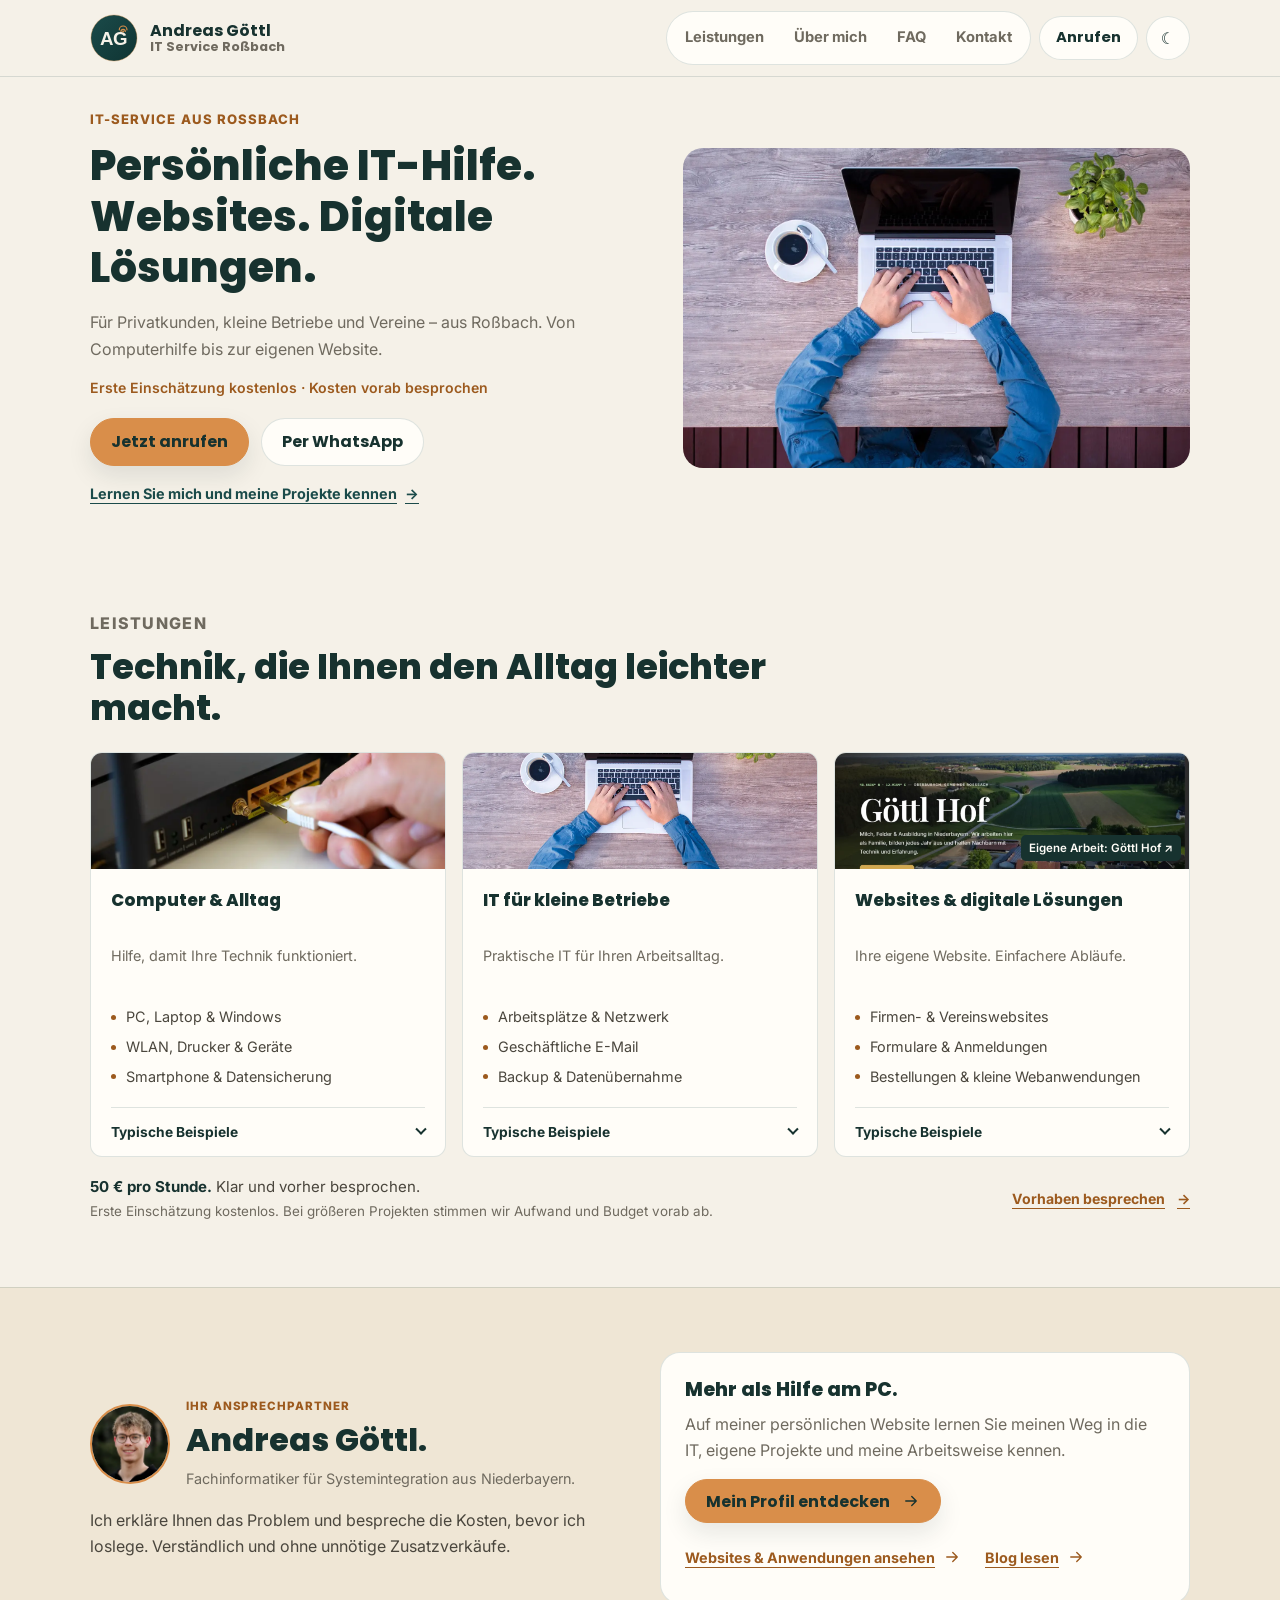
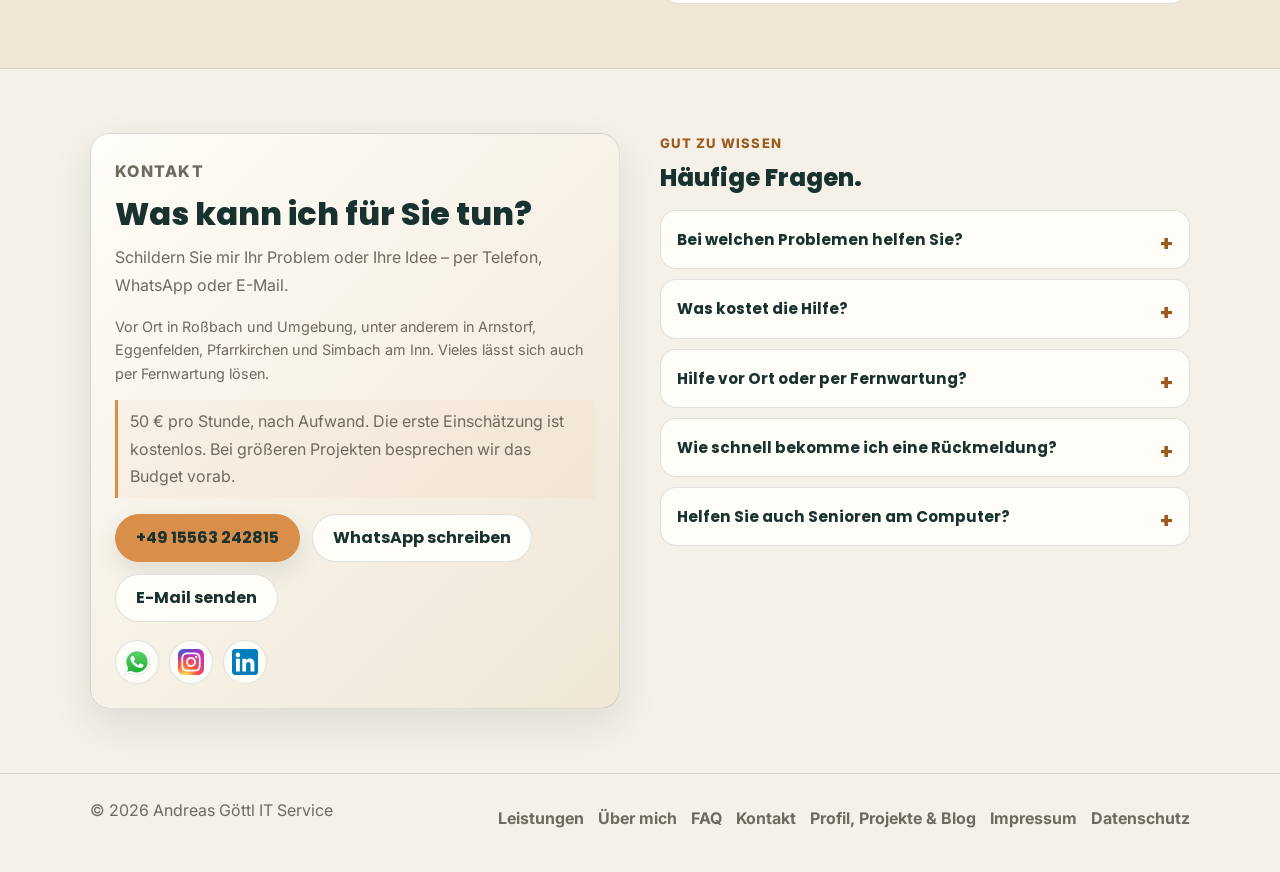
==== commit 586a2ce6: "Present computer support, small-business IT and web solutions as three clear service areas" ====
--- a/index.html
+++ b/index.html
@@ -6,16 +6,16 @@
   <meta name="theme-color" content="#f5f1e8">
   <meta name="color-scheme" content="light dark">
 
-  <title>Andreas Göttl IT Service | ruhige, direkte IT-Hilfe in Roßbach</title>
-  <meta name="description" content="Direkte IT-Hilfe in Roßbach und Umgebung: WLAN, PC, Drucker, Windows, Netzwerk und Fernwartung – verständlich, zuverlässig und ohne unnötigen Aufwand.">
+  <title>Andreas Göttl | IT-Hilfe, Websites & digitale Lösungen in Roßbach</title>
+  <meta name="description" content="IT-Hilfe für Privatkunden und kleine Betriebe in Roßbach: Computer, WLAN, Backup sowie Websites und digitale Lösungen für Betriebe und Vereine.">
   <meta name="robots" content="index, follow, max-image-preview:large">
   <link rel="canonical" href="https://www.andreas-goettl.de/">
 
   <meta property="og:locale" content="de_DE">
   <meta property="og:type" content="website">
   <meta property="og:site_name" content="Andreas Göttl IT Service">
-  <meta property="og:title" content="IT Service Roßbach | Andreas Göttl IT Service">
-  <meta property="og:description" content="Schnelle Computerhilfe, WLAN Hilfe, Drucker Hilfe und Fernwartung in Roßbach, Rottal-Inn und Niederbayern.">
+  <meta property="og:title" content="Andreas Göttl | IT-Hilfe & Websites aus Roßbach">
+  <meta property="og:description" content="Computerhilfe, IT für kleine Betriebe, Websites und digitale Lösungen aus Roßbach in Niederbayern.">
   <meta property="og:url" content="https://www.andreas-goettl.de/">
   <meta property="og:image" content="https://www.andreas-goettl.de/assets/og-image.webp">
   <meta property="og:image:width" content="1200">
@@ -23,8 +23,8 @@
   <meta property="og:image:alt" content="Andreas Göttl IT Service in Roßbach">
 
   <meta name="twitter:card" content="summary_large_image">
-  <meta name="twitter:title" content="IT Service Roßbach | Computerhilfe Rottal-Inn">
-  <meta name="twitter:description" content="Verständliche IT-Hilfe für Privatkunden, Senioren, Familien, Homeoffice und kleine Unternehmen.">
+  <meta name="twitter:title" content="IT-Hilfe & Websites in Roßbach | Andreas Göttl">
+  <meta name="twitter:description" content="Persönliche Computerhilfe, IT für kleine Betriebe und eigene Websites für Betriebe und Vereine.">
   <meta name="twitter:image" content="https://www.andreas-goettl.de/assets/og-image.webp">
 
   <link rel="icon" href="assets/favicon.ico" sizes="any">
@@ -37,8 +37,8 @@
   <link rel="preconnect" href="https://fonts.gstatic.com" crossorigin>
   <link rel="stylesheet" href="https://fonts.googleapis.com/css2?family=Poppins:wght@600;700;800&family=Inter:wght@400;500;600;700&display=swap">
 
-  <link rel="stylesheet" href="styles.css?v=3">
-  <script src="script.js" defer></script>
+  <link rel="stylesheet" href="styles.css?v=4">
+  <script src="script.js?v=2" defer></script>
   <script defer src="https://stats.goettl-oberbubach.de/script.js" data-website-id="122bb7df-1bef-40a8-9d23-cfd5b84f1bcb"></script>
 
   <script>
@@ -62,7 +62,7 @@
         "@type": ["LocalBusiness", "ProfessionalService"],
         "@id": "https://www.andreas-goettl.de/#business",
         "name": "Andreas Göttl IT Service",
-        "description": "Lokaler IT Service, Computerhilfe, WLAN Hilfe, Drucker Hilfe und Fernwartung in Roßbach, Rottal-Inn und Niederbayern.",
+        "description": "Persönliche Computerhilfe, IT für kleine Betriebe, Websites und digitale Lösungen aus Roßbach.",
         "url": "https://www.andreas-goettl.de/",
         "image": "https://www.andreas-goettl.de/assets/og-image.webp",
         "logo": "https://www.andreas-goettl.de/assets/icon-color.svg",
@@ -128,7 +128,10 @@
           "Fernwartung",
           "Computer Service",
           "IT Support",
-          "Seniorenhilfe Computer"
+          "Seniorenhilfe Computer",
+          "Websites für kleine Betriebe und Vereine",
+          "Digitale Formulare und Anmeldungen",
+          "Kleine Webanwendungen"
         ],
         "sameAs": []
       },
@@ -146,7 +149,7 @@
         "@type": "WebPage",
         "@id": "https://www.andreas-goettl.de/#webpage",
         "url": "https://www.andreas-goettl.de/",
-        "name": "IT Service Roßbach | Computerhilfe Rottal-Inn",
+        "name": "IT-Hilfe & Websites in Roßbach | Andreas Göttl",
         "isPartOf": {
           "@id": "https://www.andreas-goettl.de/#website"
         },
@@ -183,15 +186,18 @@
           {"@type": "Service", "position": 6, "name": "Backup und Datensicherung", "areaServed": "Niederbayern", "provider": {"@id": "https://www.andreas-goettl.de/#business"}},
           {"@type": "Service", "position": 7, "name": "Microsoft 365 und E-Mail", "areaServed": "Niederbayern", "provider": {"@id": "https://www.andreas-goettl.de/#business"}},
           {"@type": "Service", "position": 8, "name": "Smartphone und Tablet Hilfe", "areaServed": "Niederbayern", "provider": {"@id": "https://www.andreas-goettl.de/#business"}},
-          {"@type": "Service", "position": 9, "name": "Fernwartung und allgemeiner IT-Service", "areaServed": "Niederbayern", "provider": {"@id": "https://www.andreas-goettl.de/#business"}}
+          {"@type": "Service", "position": 9, "name": "Fernwartung und allgemeiner IT-Service", "areaServed": "Niederbayern", "provider": {"@id": "https://www.andreas-goettl.de/#business"}},
+          {"@type": "Service", "position": 10, "name": "Firmen- und Vereinswebsites", "areaServed": "Niederbayern", "provider": {"@id": "https://www.andreas-goettl.de/#business"}},
+          {"@type": "Service", "position": 11, "name": "Formulare und digitale Anmeldungen", "areaServed": "Niederbayern", "provider": {"@id": "https://www.andreas-goettl.de/#business"}},
+          {"@type": "Service", "position": 12, "name": "Bestellsysteme und kleine Webanwendungen", "areaServed": "Niederbayern", "provider": {"@id": "https://www.andreas-goettl.de/#business"}}
         ]
       },
       {
         "@type": "FAQPage",
         "@id": "https://www.andreas-goettl.de/#faq-schema",
         "mainEntity": [
-          {"@type": "Question", "name": "Bei welchen Problemen helfen Sie?", "acceptedAnswer": {"@type": "Answer", "text": "Bei WLAN und Router, PC und Windows, Drucker und Scanner, Backup und Datenübernahme, Microsoft 365 und E-Mail sowie Fernwartung – kurz: bei den typischen Alltagsproblemen mit Technik."}},
-          {"@type": "Question", "name": "Was kostet die Hilfe?", "acceptedAnswer": {"@type": "Answer", "text": "Die erste Einschätzung ist kostenlos. Danach in der Regel 50 € pro Stunde. Aufwand und Kosten werden vorher besprochen, es gibt keine versteckten Kosten."}},
+          {"@type": "Question", "name": "Bei welchen Problemen helfen Sie?", "acceptedAnswer": {"@type": "Answer", "text": "Bei PC, WLAN, Drucker, Smartphone und Datensicherung. Kleine Betriebe unterstütze ich außerdem bei Arbeitsplätzen, Netzwerk und E-Mail. Ich entwickle auch Websites, Formulare und kleine Webanwendungen für Betriebe und Vereine."}},
+          {"@type": "Question", "name": "Was kostet die Hilfe?", "acceptedAnswer": {"@type": "Answer", "text": "Die erste Einschätzung ist kostenlos. Ich rechne nach Aufwand mit 50 € pro Stunde ab. Bei größeren Website- und Softwareprojekten stimmen wir den voraussichtlichen Aufwand und das Budget vor dem Start ab."}},
           {"@type": "Question", "name": "Hilfe vor Ort oder per Fernwartung?", "acceptedAnswer": {"@type": "Answer", "text": "Beides. Software- und Windows-Probleme lassen sich oft per Fernwartung lösen, bei WLAN, Netzwerk, Druckern oder neuer Hardware ist meist ein Termin vor Ort sinnvoll."}},
           {"@type": "Question", "name": "Wie schnell bekomme ich eine Rückmeldung?", "acceptedAnswer": {"@type": "Answer", "text": "Meist innerhalb weniger Stunden, abhängig von Terminlage und Dringlichkeit."}},
           {"@type": "Question", "name": "Helfen Sie auch Senioren am Computer?", "acceptedAnswer": {"@type": "Answer", "text": "Ja, gerne. Die Hilfe wird ruhig und ohne Fachchinesisch erklärt, damit Computer, Smartphone und Internet sicher genutzt werden können."}}
@@ -199,6 +205,7 @@
       }
     ]
   }
+  
   </script>
 </head>
 
@@ -244,8 +251,8 @@
       <div class="container hero-grid">
         <div class="hero-copy reveal">
           <p class="eyebrow">IT-Service aus Roßbach</p>
-          <h1 id="hero-title">Persönliche IT-Hilfe in Roßbach.</h1>
-          <p class="hero-subtitle">Bei WLAN-, PC- und Druckerproblemen – für Privatkunden, Senioren, Familien und kleine Unternehmen.</p>
+          <h1 id="hero-title">Persönliche IT-Hilfe.<br>Websites. Digitale Lösungen.</h1>
+          <p class="hero-subtitle">Für Privatkunden, kleine Betriebe und Vereine – aus Roßbach. Von Computerhilfe bis zur eigenen Website.</p>
 
           <p class="trust-badge">Erste Einschätzung kostenlos · Kosten vorab besprochen</p>
 
@@ -268,49 +275,57 @@
       <div class="container">
         <div class="section-heading reveal">
           <p class="eyebrow">Leistungen</p>
-          <h2 id="services-title">Wobei ich Ihnen helfen kann.</h2>
-        </div>
-
-        <div class="service-grid">
-          <article class="service-card reveal">
-            <img src="assets/router.webp" width="640" height="420" alt="Router und WLAN-Hilfe" loading="lazy">
-            <div class="service-card__body">
-              <h3>WLAN und Router</h3>
-              <p>Wenn das Internet nicht mehr zuverlässig läuft oder der Router nicht richtig eingerichtet ist.</p>
+          <h2 id="services-title">Technik, die Ihnen den Alltag leichter macht.</h2>
+        </div>
+
+        <div class="offer-grid">
+          <article class="offer-card" aria-labelledby="everyday-title">
+            <div class="offer-media"><img src="assets/router.webp" width="900" height="600" alt="Ein Netzwerkkabel wird am Router angeschlossen" loading="lazy"></div>
+            <div class="offer-body">
+              <h3 id="everyday-title">Computer &amp; Alltag</h3>
+              <p class="offer-benefit">Hilfe, damit Ihre Technik funktioniert.</p>
+              <ul class="offer-services"><li>PC, Laptop &amp; Windows</li><li>WLAN, Drucker &amp; Geräte</li><li>Smartphone &amp; Datensicherung</li></ul>
+              <details class="offer-details" name="service-examples">
+                <summary>Typische Beispiele<span class="visually-hidden"> für Computer und Alltag</span></summary>
+                <ul><li>„Mein Laptop ist langsam.“</li><li>„Das WLAN reicht nicht überall.“</li><li>„Ich brauche Hilfe mit meinem neuen Handy.“</li></ul>
+                <a class="offer-inquiry" href="#kontakt">Computerhilfe anfragen <span aria-hidden="true">→</span></a>
+              </details>
             </div>
           </article>
-
-          <article class="service-card reveal" style="--reveal-delay: 80ms;">
-            <img src="assets/new-pc.webp" width="640" height="420" alt="PC- und Laptop-Hilfe" loading="lazy">
-            <div class="service-card__body">
-              <h3>PC und Windows</h3>
-              <p>Bei Fehlern, langsamen Rechnern, Updates oder neuen Geräten.</p>
+          <article class="offer-card" aria-labelledby="business-title">
+            <div class="offer-media"><img src="assets/hero.webp" width="1400" height="1003" alt="Arbeiten am Laptop an einem übersichtlichen Schreibtisch" loading="lazy"></div>
+            <div class="offer-body">
+              <h3 id="business-title">IT für kleine Betriebe</h3>
+              <p class="offer-benefit">Praktische IT für Ihren Arbeitsalltag.</p>
+              <ul class="offer-services"><li>Arbeitsplätze &amp; Netzwerk</li><li>Geschäftliche E-Mail</li><li>Backup &amp; Datenübernahme</li></ul>
+              <details class="offer-details" name="service-examples">
+                <summary>Typische Beispiele<span class="visually-hidden"> für kleine Betriebe</span></summary>
+                <ul><li>„Wir richten einen Arbeitsplatz ein.“</li><li>„Wir möchten unsere Dateien zuverlässig sichern.“</li><li>„Wir brauchen geschäftliche E-Mail-Adressen.“</li></ul>
+                <a class="offer-inquiry" href="#kontakt">IT-Unterstützung anfragen <span aria-hidden="true">→</span></a>
+              </details>
             </div>
           </article>
-
-          <article class="service-card reveal" style="--reveal-delay: 160ms;">
-            <img src="assets/printer.webp" width="640" height="420" alt="Drucker und Gerätehilfe" loading="lazy">
-            <div class="service-card__body">
-              <h3>Drucker und Geräte</h3>
-              <p>Wenn Drucker, Scanner oder kleine Netzwerkgeräte nicht mehr zusammenfinden.</p>
+          <article class="offer-card" aria-labelledby="web-title">
+            <a class="offer-media offer-media--projects" href="https://profil.andreas-goettl.de/#goettl-hof" aria-label="Website Göttl Hof: mein Projekt ansehen">
+              <img src="assets/goettl-hof-preview.webp" width="1265" height="712" alt="Meine Website für Göttl Hof" loading="lazy">
+              <span>Eigene Arbeit: Göttl Hof <span aria-hidden="true">↗</span></span>
+            </a>
+            <div class="offer-body">
+              <h3 id="web-title">Websites &amp; digitale Lösungen</h3>
+              <p class="offer-benefit">Ihre eigene Website. Einfachere Abläufe.</p>
+              <ul class="offer-services"><li>Firmen- &amp; Vereinswebsites</li><li>Formulare &amp; Anmeldungen</li><li>Bestellungen &amp; kleine Webanwendungen</li></ul>
+              <details class="offer-details" name="service-examples">
+                <summary>Typische Beispiele<span class="visually-hidden"> für Websites und digitale Lösungen</span></summary>
+                <ul><li>„Mein Betrieb braucht eine Website.“</li><li>„Anmeldungen kommen bisher per WhatsApp.“</li><li>„Bestellungen sollen einfacher werden.“</li></ul>
+                <a class="offer-project" href="https://profil.andreas-goettl.de/#vereinsorganisation"><img src="assets/verein-start.webp" width="1265" height="712" alt="Essensbestellung der Vereinsorganisation mit Beispieldaten" loading="lazy"><span>Aus meiner Praxis: digitale Vereinsorganisation <span aria-hidden="true">↗</span></span></a>
+                <a class="offer-inquiry" href="#kontakt">Website oder Lösung anfragen <span aria-hidden="true">→</span></a>
+              </details>
             </div>
           </article>
-
-          <article class="service-card reveal" style="--reveal-delay: 240ms;">
-            <img src="assets/data-transfer.webp" width="640" height="420" alt="Datensicherung und Backup" loading="lazy">
-            <div class="service-card__body">
-              <h3>Daten und Backup</h3>
-              <p>Für wichtige Dateien, neue Systeme und einfache Sicherung ohne unnötigen Aufwand.</p>
-            </div>
-          </article>
-
-          <article class="service-card reveal" style="--reveal-delay: 320ms;">
-            <img src="assets/smartphone.webp" width="640" height="420" alt="Einrichtungshilfe für Smartphone und Tablet" loading="lazy">
-            <div class="service-card__body">
-              <h3>Smartphone und Tablet</h3>
-              <p>Bei der Einrichtung, beim Sichern von Fotos und bei Apps – Schritt für Schritt und verständlich erklärt.</p>
-            </div>
-          </article>
+        </div>
+        <div class="offer-price">
+          <p><strong>50 € pro Stunde.</strong> Klar und vorher besprochen.<br><span>Erste Einschätzung kostenlos. Bei größeren Projekten stimmen wir Aufwand und Budget vorab ab.</span></p>
+          <a href="#kontakt">Vorhaben besprechen <span aria-hidden="true">→</span></a>
         </div>
       </div>
     </section>
@@ -327,7 +342,7 @@
           <p>Auf meiner persönlichen Website lernen Sie meinen Weg in die IT, eigene Projekte und meine Arbeitsweise kennen.</p>
           <a class="button button-primary compact-profile-cta" href="https://profil.andreas-goettl.de/">Mein Profil entdecken <svg viewBox="0 0 24 24" aria-hidden="true" focusable="false"><path d="M5 12h14m-6-6 6 6-6 6"/></svg></a>
           <div class="compact-profile-links">
-            <a href="https://profil.andreas-goettl.de/#vereinsorganisation">Eigene Projekte <svg viewBox="0 0 24 24" aria-hidden="true" focusable="false"><path d="M5 12h14m-6-6 6 6-6 6"/></svg></a>
+            <a href="https://profil.andreas-goettl.de/#vereinsorganisation">Websites &amp; Anwendungen ansehen <svg viewBox="0 0 24 24" aria-hidden="true" focusable="false"><path d="M5 12h14m-6-6 6 6-6 6"/></svg></a>
             <a href="https://profil.andreas-goettl.de/blog/">Blog lesen <svg viewBox="0 0 24 24" aria-hidden="true" focusable="false"><path d="M5 12h14m-6-6 6 6-6 6"/></svg></a>
           </div>
         </div>
@@ -338,10 +353,10 @@
       <div class="container contact-grid">
         <div class="contact-card">
           <p class="eyebrow">Kontakt</p>
-          <h2 id="contact-title">Schildern Sie mir kurz Ihr Problem.</h2>
-          <p>Oder schreiben Sie kurz per WhatsApp oder E-Mail, was los ist – was Ihnen lieber ist.</p>
+          <h2 id="contact-title">Was kann ich für Sie tun?</h2>
+          <p>Schildern Sie mir Ihr Problem oder Ihre Idee – per Telefon, WhatsApp oder E-Mail.</p>
           <p class="contact-area" id="einzugsgebiet">Vor Ort in Roßbach und Umgebung, unter anderem in Arnstorf, Eggenfelden, Pfarrkirchen und Simbach am Inn. Vieles lässt sich auch per Fernwartung lösen.</p>
-          <p class="price-info">Transparente Abrechnung nach Aufwand – in der Regel 50&nbsp;€ pro Stunde. Die erste Einschätzung ist kostenlos.</p>
+          <p class="price-info">50&nbsp;€ pro Stunde, nach Aufwand. Die erste Einschätzung ist kostenlos. Bei größeren Projekten besprechen wir das Budget vorab.</p>
 
           <div class="contact-actions">
             <a class="button button-primary" href="tel:+4915563242815">+49 15563 242815</a>
@@ -373,11 +388,11 @@
           <div class="faq-list">
           <details class="faq-item">
             <summary>Bei welchen Problemen helfen Sie?</summary>
-            <p>Bei WLAN und Router, PC und Windows, Drucker und Scanner, Backup und Datenübernahme, Microsoft 365 und E-Mail sowie Fernwartung – kurz: bei den typischen Alltagsproblemen mit Technik.</p>
+            <p>Bei PC, WLAN, Drucker, Smartphone und Datensicherung. Kleine Betriebe unterstütze ich außerdem bei Arbeitsplätzen, Netzwerk und E-Mail. Ich entwickle auch Websites, Formulare und kleine Webanwendungen für Betriebe und Vereine.</p>
           </details>
           <details class="faq-item">
             <summary>Was kostet die Hilfe?</summary>
-            <p>Die erste Einschätzung ist kostenlos. Danach in der Regel 50&nbsp;€ pro Stunde. Aufwand und Kosten werden vorher besprochen, es gibt keine versteckten Kosten.</p>
+            <p>Die erste Einschätzung ist kostenlos. Ich rechne nach Aufwand mit 50&nbsp;€ pro Stunde ab. Bei größeren Website- und Softwareprojekten stimmen wir den voraussichtlichen Aufwand und das Budget vor dem Start ab.</p>
           </details>
           <details class="faq-item">
             <summary>Hilfe vor Ort oder per Fernwartung?</summary>
--- a/styles.css
+++ b/styles.css
@@ -952,7 +952,7 @@
 .section{padding-block:clamp(36px,5vw,64px)}
 .hero{padding-block:32px 40px}
 .hero-grid{gap:32px}
-.hero h1{max-width:16ch;font-size:clamp(2rem,4vw,2.8rem)}
+.hero h1{max-width:21ch;font-size:clamp(1.9rem,3.6vw,2.65rem);line-height:1.2}
 .hero-subtitle{max-width:52ch;margin-bottom:14px}
 .hero .trust-badge{margin-top:14px;padding:0;border:0;background:none;font-size:.88rem;line-height:1.6}
 .hero-actions{margin-top:18px}
@@ -1004,3 +1004,171 @@
 @media(max-width:360px){.hero-actions{flex-direction:column}.compact-about-person{grid-template-columns:64px minmax(0,1fr);gap:12px}.compact-about-person>img{width:64px;height:64px}.compact-profile-cta{padding-inline:14px}}
 @media(hover:hover) and (pointer:fine){.compact-profile a:hover svg{transform:translateX(3px)}}
 @media(prefers-reduced-motion:reduce){.compact-profile a:hover svg{transform:none}}
+
+/* Three visible service areas; only customer examples are progressively disclosed. */
+.offer-grid {
+  display: grid;
+  grid-template-columns: repeat(3, minmax(0, 1fr));
+  gap: 16px;
+  align-items: start;
+}
+.offer-card {
+  min-width: 0;
+  overflow: hidden;
+  border: 1px solid var(--color-border);
+  border-radius: var(--radius-sm);
+  background: var(--color-surface);
+}
+.offer-media {
+  display: block;
+  height: 116px;
+  overflow: hidden;
+  position: relative;
+  background: var(--color-surface-soft);
+}
+.offer-media > img {
+  width: 100%;
+  height: 100%;
+  object-fit: cover;
+}
+.offer-media--projects > img { object-position: center 28%; }
+.offer-media--projects > span {
+  position: absolute;
+  right: 8px;
+  bottom: 8px;
+  padding: 4px 8px;
+  border-radius: 5px;
+  color: #fffdf8;
+  background: #17322f;
+  font-size: .72rem;
+  font-weight: 600;
+}
+.offer-body { padding: 20px 20px 0; }
+.offer-body h3 {
+  margin: 0 0 8px;
+  font-size: 1.05rem;
+  line-height: 1.4;
+  min-height: 2.8em;
+}
+.offer-benefit {
+  color: var(--color-muted);
+  margin: 0 0 16px;
+  font-size: .9rem;
+  line-height: 1.6;
+  min-height: 3.2em;
+}
+.offer-services {
+  display: grid;
+  gap: 8px;
+  list-style: none;
+  padding: 0;
+  margin: 0 0 20px;
+  font-size: .9rem;
+  line-height: 1.5;
+}
+.offer-services li { padding-left: 15px; position: relative; }
+.offer-services li::before {
+  content: '';
+  position: absolute;
+  left: 0;
+  top: .6em;
+  width: 5px;
+  height: 5px;
+  border-radius: 50%;
+  background: var(--color-accent-strong);
+}
+.offer-details { border-top: 1px solid var(--color-border); }
+.offer-details summary {
+  display: flex;
+  justify-content: space-between;
+  align-items: center;
+  gap: 12px;
+  min-height: 48px;
+  padding: 10px 0;
+  list-style: none;
+  cursor: pointer;
+  font-size: .86rem;
+  font-weight: 700;
+  color: var(--color-heading);
+}
+.offer-details summary::-webkit-details-marker { display: none; }
+.offer-details summary::after {
+  content: '';
+  width: 8px;
+  height: 8px;
+  flex: none;
+  border-right: 2px solid currentColor;
+  border-bottom: 2px solid currentColor;
+  transform: rotate(45deg) translate(-2px,-2px);
+  transition: transform 180ms ease-out;
+}
+.offer-details[open] summary::after { transform: rotate(225deg); }
+.offer-details > ul {
+  padding: 0;
+  margin: 0 0 12px;
+  list-style: none;
+  display: grid;
+  gap: 8px;
+  font-size: .88rem;
+  line-height: 1.6;
+}
+.offer-inquiry,
+.offer-price > a {
+  display: inline-flex;
+  align-items: center;
+  justify-content: space-between;
+  gap: 12px;
+  min-height: 44px;
+  color: var(--color-accent-strong);
+  font-weight: 700;
+  font-size: .88rem;
+  text-decoration: underline;
+  text-underline-offset: 4px;
+}
+.offer-inquiry { margin-bottom: 12px; }
+.offer-project {
+  display: flex;
+  align-items: center;
+  gap: 10px;
+  padding-block: 10px;
+  border-block: 1px solid var(--color-border);
+  font-size: .8rem;
+  font-weight: 600;
+  line-height: 1.5;
+}
+.offer-project img { width: 72px; height: 52px; object-fit: cover; border-radius: 4px; }
+.offer-price {
+  display: flex;
+  align-items: center;
+  justify-content: space-between;
+  gap: 12px 24px;
+  padding: 18px 0 0;
+}
+.offer-price p { margin: 0; font-size: .94rem; }
+.offer-price strong { color: var(--color-heading); }
+.offer-price p > span { font-size: .84rem; color: var(--color-muted); }
+.offer-price > a { flex-shrink: 0; }
+@media (max-width: 999px) {
+  .offer-grid { grid-template-columns: 1fr; gap: 14px; }
+  .offer-card { display: grid; grid-template-columns: 128px minmax(0, 1fr); }
+  .offer-media { height: 100%; min-height: 160px; }
+  .offer-media--projects > img { object-position: 24% center; }
+  .offer-media--projects > span { display: none; }
+  .offer-body { padding: 16px 18px 0; }
+  .offer-body h3, .offer-benefit { min-height: 0; }
+  .offer-body h3 { margin-bottom: 6px; }
+  .offer-benefit { margin-bottom: 12px; }
+  .offer-services { margin-bottom: 12px; gap: 5px; }
+}
+@media (max-width: 599px) {
+  .offer-card { display: block; position: relative; }
+  .offer-media { position: absolute; top: 16px; right: 16px; width: 56px; height: 56px; min-height: 0; border-radius: 8px; }
+  .offer-media--projects > img { object-position: 25% top; }
+  .offer-body { padding: 16px 16px 0; }
+  .offer-body h3 { padding-right: 78px; min-height: 2.8em; font-size: 1rem; margin-bottom: 12px; }
+  .offer-benefit { max-width: 34ch; font-size: .88rem; }
+  .offer-price { align-items: flex-start; flex-direction: column; gap: 4px; }
+}
+@media (prefers-reduced-motion: reduce) {
+  .offer-details summary::after { transition: none; }
+}
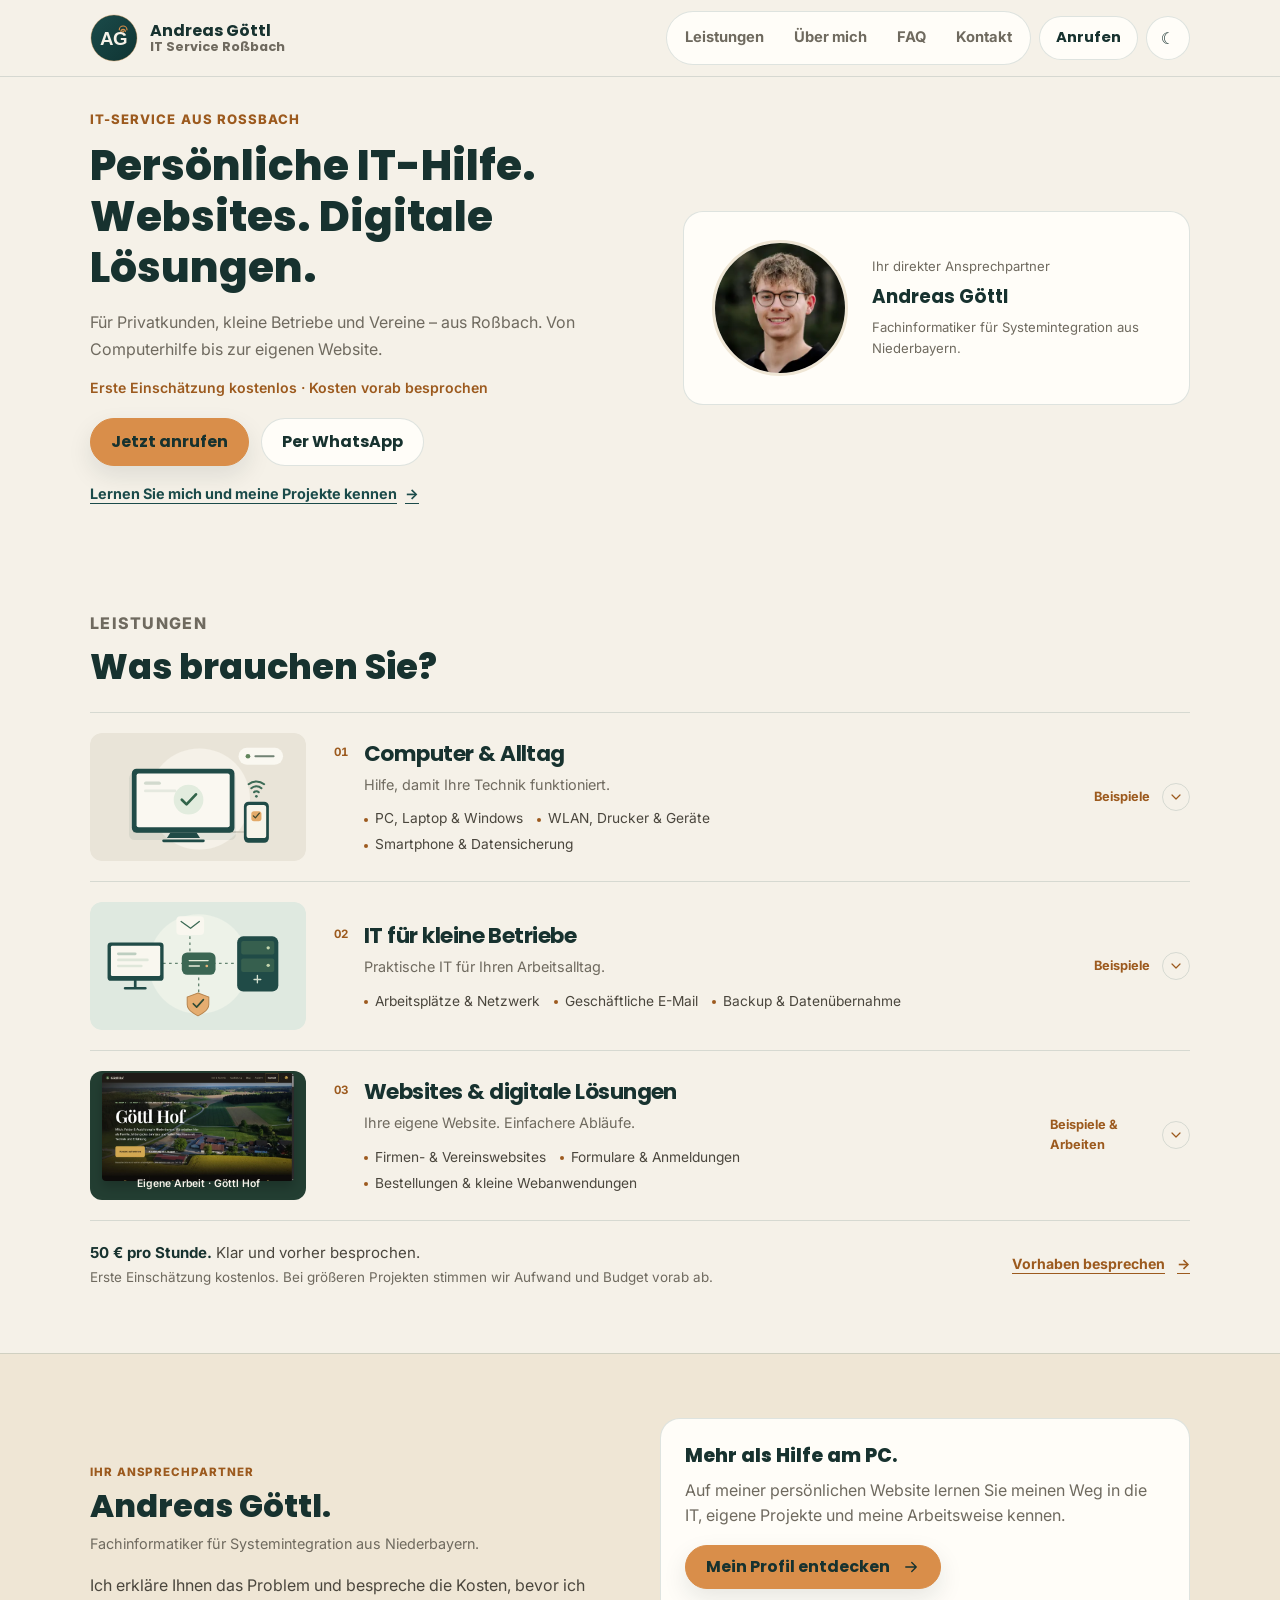
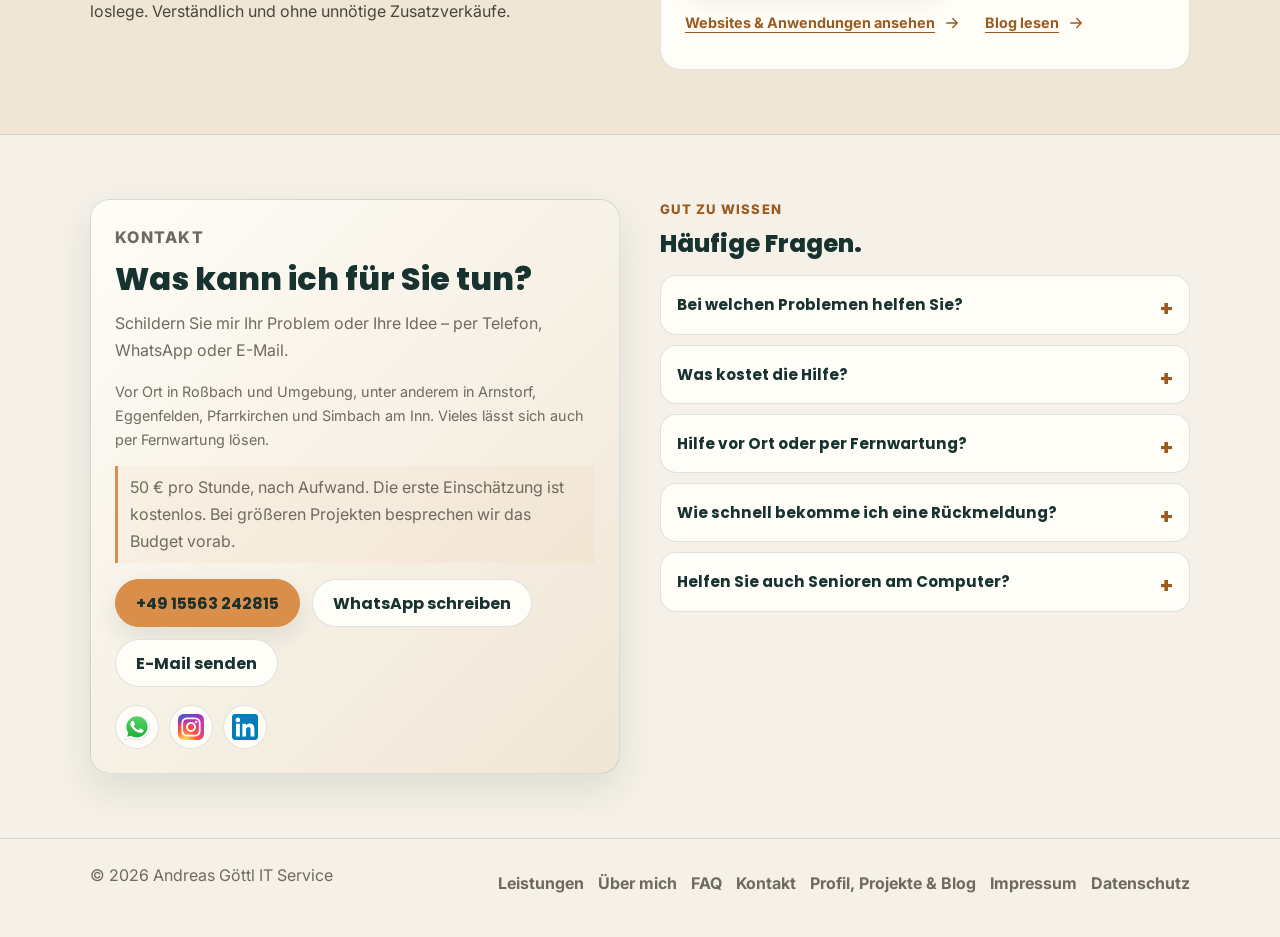
==== commit 1fa06a97: "Refine service discovery with editorial rows, bespoke illustrations and authentic project previews" ====
--- a/index.html
+++ b/index.html
@@ -31,14 +31,14 @@
   <link rel="icon" href="assets/favicon-192.png" type="image/png">
   <link rel="apple-touch-icon" href="assets/apple-touch-icon.png">
   <link rel="manifest" href="site.webmanifest">
-  <link rel="preload" as="image" href="assets/hero.webp" imagesrcset="assets/hero.webp">
+  <link rel="preload" as="image" href="assets/me.webp">
 
   <link rel="preconnect" href="https://fonts.googleapis.com">
   <link rel="preconnect" href="https://fonts.gstatic.com" crossorigin>
   <link rel="stylesheet" href="https://fonts.googleapis.com/css2?family=Poppins:wght@600;700;800&family=Inter:wght@400;500;600;700&display=swap">
 
-  <link rel="stylesheet" href="styles.css?v=4">
-  <script src="script.js?v=2" defer></script>
+  <link rel="stylesheet" href="styles.css?v=5">
+  <script src="script.js?v=3" defer></script>
   <script defer src="https://stats.goettl-oberbubach.de/script.js" data-website-id="122bb7df-1bef-40a8-9d23-cfd5b84f1bcb"></script>
 
   <script>
@@ -266,7 +266,8 @@
 </div>
 
         <figure class="hero-visual">
-          <img src="assets/hero.webp" width="1400" height="1003" alt="IT-Hilfe am Laptop mit Router und Notizen">
+          <img src="assets/me.webp" width="320" height="320" alt="Andreas Göttl">
+          <figcaption><span>Ihr direkter Ansprechpartner</span><strong>Andreas Göttl</strong><span>Fachinformatiker für Systemintegration aus Niederbayern.</span></figcaption>
         </figure>
       </div>
     </section>
@@ -275,53 +276,41 @@
       <div class="container">
         <div class="section-heading reveal">
           <p class="eyebrow">Leistungen</p>
-          <h2 id="services-title">Technik, die Ihnen den Alltag leichter macht.</h2>
-        </div>
-
-        <div class="offer-grid">
-          <article class="offer-card" aria-labelledby="everyday-title">
-            <div class="offer-media"><img src="assets/router.webp" width="900" height="600" alt="Ein Netzwerkkabel wird am Router angeschlossen" loading="lazy"></div>
-            <div class="offer-body">
-              <h3 id="everyday-title">Computer &amp; Alltag</h3>
-              <p class="offer-benefit">Hilfe, damit Ihre Technik funktioniert.</p>
-              <ul class="offer-services"><li>PC, Laptop &amp; Windows</li><li>WLAN, Drucker &amp; Geräte</li><li>Smartphone &amp; Datensicherung</li></ul>
-              <details class="offer-details" name="service-examples">
-                <summary>Typische Beispiele<span class="visually-hidden"> für Computer und Alltag</span></summary>
-                <ul><li>„Mein Laptop ist langsam.“</li><li>„Das WLAN reicht nicht überall.“</li><li>„Ich brauche Hilfe mit meinem neuen Handy.“</li></ul>
-                <a class="offer-inquiry" href="#kontakt">Computerhilfe anfragen <span aria-hidden="true">→</span></a>
-              </details>
+          <h2 id="services-title">Was brauchen Sie?</h2>
+        </div>
+
+        <div class="service-overview">
+          <details class="service-offering" name="service-examples" id="angebot-everyday">
+            <summary aria-label="Computer &amp; Alltag: Leistungen und Beispiele">
+              <span class="service-art"><img src="assets/service-everyday.svg" width="320" height="190" alt="" loading="lazy"></span>
+              <span class="service-copy"><span class="service-index" aria-hidden="true">01</span><span class="service-name">Computer &amp; Alltag</span><span class="service-benefit">Hilfe, damit Ihre Technik funktioniert.</span><span class="service-capabilities"><span>PC, Laptop &amp; Windows</span><span>WLAN, Drucker &amp; Geräte</span><span>Smartphone &amp; Datensicherung</span></span></span>
+              <span class="service-open"><span>Beispiele</span><svg class="service-expand" viewBox="0 0 24 24" aria-hidden="true"><path d="M6 9l6 6 6-6"/></svg></span>
+            </summary>
+            <div class="service-examples">
+              <div class="service-example-copy"><p class="service-example-label">Zum Beispiel</p><ul><li>„Mein Laptop ist langsam.“</li><li>„Das WLAN reicht nicht überall.“</li><li>„Ich brauche Hilfe mit meinem neuen Handy.“</li></ul><a class="offer-inquiry" href="#kontakt">Computerhilfe anfragen <span aria-hidden="true">→</span></a></div>
             </div>
-          </article>
-          <article class="offer-card" aria-labelledby="business-title">
-            <div class="offer-media"><img src="assets/hero.webp" width="1400" height="1003" alt="Arbeiten am Laptop an einem übersichtlichen Schreibtisch" loading="lazy"></div>
-            <div class="offer-body">
-              <h3 id="business-title">IT für kleine Betriebe</h3>
-              <p class="offer-benefit">Praktische IT für Ihren Arbeitsalltag.</p>
-              <ul class="offer-services"><li>Arbeitsplätze &amp; Netzwerk</li><li>Geschäftliche E-Mail</li><li>Backup &amp; Datenübernahme</li></ul>
-              <details class="offer-details" name="service-examples">
-                <summary>Typische Beispiele<span class="visually-hidden"> für kleine Betriebe</span></summary>
-                <ul><li>„Wir richten einen Arbeitsplatz ein.“</li><li>„Wir möchten unsere Dateien zuverlässig sichern.“</li><li>„Wir brauchen geschäftliche E-Mail-Adressen.“</li></ul>
-                <a class="offer-inquiry" href="#kontakt">IT-Unterstützung anfragen <span aria-hidden="true">→</span></a>
-              </details>
+          </details>
+          <details class="service-offering" name="service-examples" id="angebot-business">
+            <summary aria-label="IT für kleine Betriebe: Leistungen und Beispiele">
+              <span class="service-art"><img src="assets/service-business.svg" width="320" height="190" alt="" loading="lazy"></span>
+              <span class="service-copy"><span class="service-index" aria-hidden="true">02</span><span class="service-name">IT für kleine Betriebe</span><span class="service-benefit">Praktische IT für Ihren Arbeitsalltag.</span><span class="service-capabilities"><span>Arbeitsplätze &amp; Netzwerk</span><span>Geschäftliche E-Mail</span><span>Backup &amp; Datenübernahme</span></span></span>
+              <span class="service-open"><span>Beispiele</span><svg class="service-expand" viewBox="0 0 24 24" aria-hidden="true"><path d="M6 9l6 6 6-6"/></svg></span>
+            </summary>
+            <div class="service-examples">
+              <div class="service-example-copy"><p class="service-example-label">Zum Beispiel</p><ul><li>„Wir richten einen Arbeitsplatz ein.“</li><li>„Wir möchten unsere Dateien zuverlässig sichern.“</li><li>„Wir brauchen geschäftliche E-Mail-Adressen.“</li></ul><a class="offer-inquiry" href="#kontakt">IT-Unterstützung anfragen <span aria-hidden="true">→</span></a></div>
             </div>
-          </article>
-          <article class="offer-card" aria-labelledby="web-title">
-            <a class="offer-media offer-media--projects" href="https://profil.andreas-goettl.de/#goettl-hof" aria-label="Website Göttl Hof: mein Projekt ansehen">
-              <img src="assets/goettl-hof-preview.webp" width="1265" height="712" alt="Meine Website für Göttl Hof" loading="lazy">
-              <span>Eigene Arbeit: Göttl Hof <span aria-hidden="true">↗</span></span>
-            </a>
-            <div class="offer-body">
-              <h3 id="web-title">Websites &amp; digitale Lösungen</h3>
-              <p class="offer-benefit">Ihre eigene Website. Einfachere Abläufe.</p>
-              <ul class="offer-services"><li>Firmen- &amp; Vereinswebsites</li><li>Formulare &amp; Anmeldungen</li><li>Bestellungen &amp; kleine Webanwendungen</li></ul>
-              <details class="offer-details" name="service-examples">
-                <summary>Typische Beispiele<span class="visually-hidden"> für Websites und digitale Lösungen</span></summary>
-                <ul><li>„Mein Betrieb braucht eine Website.“</li><li>„Anmeldungen kommen bisher per WhatsApp.“</li><li>„Bestellungen sollen einfacher werden.“</li></ul>
-                <a class="offer-project" href="https://profil.andreas-goettl.de/#vereinsorganisation"><img src="assets/verein-start.webp" width="1265" height="712" alt="Essensbestellung der Vereinsorganisation mit Beispieldaten" loading="lazy"><span>Aus meiner Praxis: digitale Vereinsorganisation <span aria-hidden="true">↗</span></span></a>
-                <a class="offer-inquiry" href="#kontakt">Website oder Lösung anfragen <span aria-hidden="true">→</span></a>
-              </details>
+          </details>
+          <details class="service-offering" name="service-examples" id="angebot-web">
+            <summary aria-label="Websites &amp; digitale Lösungen: Leistungen und Beispiele">
+              <span class="service-art service-art--web"><img src="assets/goettl-hof-preview.webp" width="1265" height="712" alt="" loading="lazy"><span>Eigene Arbeit · Göttl Hof</span></span>
+              <span class="service-copy"><span class="service-index" aria-hidden="true">03</span><span class="service-name">Websites &amp; digitale Lösungen</span><span class="service-benefit">Ihre eigene Website. Einfachere Abläufe.</span><span class="service-capabilities"><span>Firmen- &amp; Vereinswebsites</span><span>Formulare &amp; Anmeldungen</span><span>Bestellungen &amp; kleine Webanwendungen</span></span></span>
+              <span class="service-open"><span>Beispiele &amp; Arbeiten</span><svg class="service-expand" viewBox="0 0 24 24" aria-hidden="true"><path d="M6 9l6 6 6-6"/></svg></span>
+            </summary>
+            <div class="service-examples">
+              <div class="service-example-copy"><p class="service-example-label">Zum Beispiel</p><ul><li>„Mein Betrieb braucht eine Website.“</li><li>„Anmeldungen kommen bisher per WhatsApp.“</li><li>„Bestellungen sollen einfacher werden.“</li></ul><a class="offer-inquiry" href="#kontakt">Website oder Lösung anfragen <span aria-hidden="true">→</span></a></div>
+              <div class="service-work"><a href="https://profil.andreas-goettl.de/#goettl-hof"><img src="assets/goettl-hof-preview.webp" width="1265" height="712" alt="Echte Ansicht meiner Website für Göttl Hof" loading="lazy"><span>Website: Göttl Hof <span aria-hidden="true">↗</span></span></a><a href="https://profil.andreas-goettl.de/#vereinsorganisation"><img src="assets/verein-start.webp" width="1265" height="712" alt="Echte Ansicht der digitalen Essensbestellung mit Beispieldaten" loading="lazy"><span>Web-App: Vereinsorganisation <span aria-hidden="true">↗</span></span></a></div>
             </div>
-          </article>
+          </details>
         </div>
         <div class="offer-price">
           <p><strong>50 € pro Stunde.</strong> Klar und vorher besprochen.<br><span>Erste Einschätzung kostenlos. Bei größeren Projekten stimmen wir Aufwand und Budget vorab ab.</span></p>
--- a/styles.css
+++ b/styles.css
@@ -1005,170 +1005,101 @@
 @media(hover:hover) and (pointer:fine){.compact-profile a:hover svg{transform:translateX(3px)}}
 @media(prefers-reduced-motion:reduce){.compact-profile a:hover svg{transform:none}}
 
-/* Three visible service areas; only customer examples are progressively disclosed. */
-.offer-grid {
+/* Editorial service overview: all capabilities visible, examples on demand. */
+.hero-visual { display: grid; grid-template-columns: 136px minmax(0, 1fr); align-items: center; gap: 24px; padding: 28px; border: 1px solid var(--color-border); background: var(--color-surface); }
+.hero-visual img { width: 136px; height: 136px; border-radius: 50%; border: 3px solid var(--color-surface-soft); }
+.hero-visual figcaption { display: grid; gap: 8px; }
+.hero-visual figcaption > span { color: var(--color-muted); font-size: .82rem; line-height: 1.6; }
+.hero-visual figcaption strong { color: var(--color-heading); font-family: var(--font-heading); font-size: 1.15rem; line-height: 1.35; }
+@media(min-width:760px) { .compact-about-person { grid-template-columns: 1fr; }.compact-about-person > img { display: none; } }
+@media(min-width:760px) and (max-width:1099px) { .hero-visual { grid-template-columns: 1fr; gap: 14px; padding: 20px; }.hero-visual img { width: 100px; height: 100px; } }
+@media(max-width:759px) { .hero-visual { display: none; } }
+.service-overview { border-top: 1px solid var(--color-border); }
+.service-offering { border-bottom: 1px solid var(--color-border); }
+.service-offering > summary {
   display: grid;
-  grid-template-columns: repeat(3, minmax(0, 1fr));
-  gap: 16px;
-  align-items: start;
-}
-.offer-card {
-  min-width: 0;
+  grid-template-columns: 216px minmax(0, 1fr) 140px;
+  align-items: center;
+  gap: 28px;
+  padding: 20px 0;
+  cursor: pointer;
+  list-style: none;
+  border-radius: 6px;
+}
+.service-offering > summary::-webkit-details-marker { display: none; }
+.service-art {
+  display: flex;
+  align-items: center;
+  justify-content: center;
+  width: 100%;
+  aspect-ratio: 320 / 190;
   overflow: hidden;
-  border: 1px solid var(--color-border);
-  border-radius: var(--radius-sm);
-  background: var(--color-surface);
-}
-.offer-media {
-  display: block;
-  height: 116px;
-  overflow: hidden;
-  position: relative;
-  background: var(--color-surface-soft);
-}
-.offer-media > img {
-  width: 100%;
-  height: 100%;
-  object-fit: cover;
-}
-.offer-media--projects > img { object-position: center 28%; }
-.offer-media--projects > span {
-  position: absolute;
-  right: 8px;
-  bottom: 8px;
-  padding: 4px 8px;
-  border-radius: 5px;
-  color: #fffdf8;
-  background: #17322f;
-  font-size: .72rem;
-  font-weight: 600;
-}
-.offer-body { padding: 20px 20px 0; }
-.offer-body h3 {
-  margin: 0 0 8px;
-  font-size: 1.05rem;
-  line-height: 1.4;
-  min-height: 2.8em;
-}
-.offer-benefit {
-  color: var(--color-muted);
-  margin: 0 0 16px;
-  font-size: .9rem;
-  line-height: 1.6;
-  min-height: 3.2em;
-}
-.offer-services {
-  display: grid;
-  gap: 8px;
-  list-style: none;
-  padding: 0;
-  margin: 0 0 20px;
-  font-size: .9rem;
-  line-height: 1.5;
-}
-.offer-services li { padding-left: 15px; position: relative; }
-.offer-services li::before {
-  content: '';
-  position: absolute;
-  left: 0;
-  top: .6em;
-  width: 5px;
-  height: 5px;
-  border-radius: 50%;
-  background: var(--color-accent-strong);
-}
-.offer-details { border-top: 1px solid var(--color-border); }
-.offer-details summary {
-  display: flex;
-  justify-content: space-between;
-  align-items: center;
-  gap: 12px;
-  min-height: 48px;
-  padding: 10px 0;
-  list-style: none;
-  cursor: pointer;
-  font-size: .86rem;
-  font-weight: 700;
-  color: var(--color-heading);
-}
-.offer-details summary::-webkit-details-marker { display: none; }
-.offer-details summary::after {
-  content: '';
-  width: 8px;
-  height: 8px;
-  flex: none;
-  border-right: 2px solid currentColor;
-  border-bottom: 2px solid currentColor;
-  transform: rotate(45deg) translate(-2px,-2px);
-  transition: transform 180ms ease-out;
-}
-.offer-details[open] summary::after { transform: rotate(225deg); }
-.offer-details > ul {
-  padding: 0;
-  margin: 0 0 12px;
-  list-style: none;
-  display: grid;
-  gap: 8px;
-  font-size: .88rem;
-  line-height: 1.6;
-}
-.offer-inquiry,
-.offer-price > a {
-  display: inline-flex;
-  align-items: center;
-  justify-content: space-between;
-  gap: 12px;
-  min-height: 44px;
-  color: var(--color-accent-strong);
-  font-weight: 700;
-  font-size: .88rem;
-  text-decoration: underline;
-  text-underline-offset: 4px;
-}
-.offer-inquiry { margin-bottom: 12px; }
-.offer-project {
-  display: flex;
-  align-items: center;
-  gap: 10px;
-  padding-block: 10px;
-  border-block: 1px solid var(--color-border);
-  font-size: .8rem;
-  font-weight: 600;
-  line-height: 1.5;
-}
-.offer-project img { width: 72px; height: 52px; object-fit: cover; border-radius: 4px; }
-.offer-price {
-  display: flex;
-  align-items: center;
-  justify-content: space-between;
-  gap: 12px 24px;
-  padding: 18px 0 0;
-}
+  border-radius: 12px;
+}
+.service-art > img { width: 100%; height: 100%; object-fit: contain; }
+.service-art--web { position: relative; padding: 12px 12px 28px; background: #233e32; }
+.service-art--web > img { border-radius: 4px; height: auto; box-shadow: 0 6px 12px #0003; }
+.service-art--web > span { position: absolute; left: 0; right: 0; bottom: 7px; text-align: center; color: #f5f1e8; font-size: .65rem; font-weight: 600; }
+.service-copy { position: relative; min-width: 0; padding-left: 30px; }
+.service-index { position: absolute; left: 0; top: 4px; font-size: .72rem; font-variant-numeric: tabular-nums; color: var(--color-accent-strong); font-weight: 700; }
+.service-name { display: block; color: var(--color-heading); font-family: var(--font-heading); font-size: clamp(1.1rem, 1.8vw, 1.35rem); line-height: 1.35; font-weight: 700; letter-spacing: -.025em; }
+.service-benefit { display: block; color: var(--color-muted); font-size: .9rem; margin-top: 6px; line-height: 1.5; }
+.service-capabilities { display: flex; flex-wrap: wrap; gap: 4px 14px; margin-top: 12px; max-width: 54ch; }
+.service-capabilities > span { font-size: .86rem; line-height: 1.6; }
+.service-capabilities > span::before { content: ''; display: inline-block; width: 4px; height: 4px; border-radius: 50%; background: var(--color-accent-strong); vertical-align: middle; margin-right: 7px; }
+.service-open { display: flex; align-items: center; justify-content: flex-end; gap: 12px; color: var(--color-accent-strong); font-size: .8rem; font-weight: 700; }
+.service-expand { width: 28px; height: 28px; flex: none; padding: 5px; border: 1px solid var(--color-border); border-radius: 50%; fill: none; stroke: currentColor; stroke-width: 1.8; stroke-linecap: round; stroke-linejoin: round; transition: transform 180ms ease-out, background-color 180ms ease-out; }
+.service-offering[open] .service-expand { transform: rotate(180deg); background: var(--color-surface-soft); }
+.service-examples { display: grid; grid-template-columns: minmax(0, 1fr); gap: 24px; padding: 0 0 24px 274px; }
+.service-example-label { margin: 0 0 8px; color: var(--color-muted); font-size: .72rem; font-weight: 700; text-transform: uppercase; letter-spacing: .09em; }
+.service-example-copy ul { padding: 0; margin: 0 0 8px; list-style: none; display: grid; gap: 6px; font-size: .9rem; line-height: 1.6; }
+.offer-inquiry, .offer-price > a { display: inline-flex; align-items: center; gap: 12px; min-height: 44px; color: var(--color-accent-strong); font-weight: 700; font-size: .88rem; text-decoration: underline; text-underline-offset: 4px; }
+.service-work { display: grid; grid-template-columns: repeat(2, minmax(0, 1fr)); gap: 16px; }
+.service-work a { display: block; min-width: 0; padding: 10px; border-radius: 10px; background: var(--color-surface); border: 1px solid var(--color-border); }
+.service-work img { width: 100%; height: auto; aspect-ratio: 1265 / 712; object-fit: contain; border-radius: 4px; }
+.service-work a > span { display: flex; justify-content: space-between; gap: 8px; padding: 10px 0 0; font-size: .8rem; font-weight: 600; color: var(--color-heading); }
+.offer-price { display: flex; align-items: center; justify-content: space-between; gap: 12px 24px; padding-top: 20px; }
 .offer-price p { margin: 0; font-size: .94rem; }
 .offer-price strong { color: var(--color-heading); }
 .offer-price p > span { font-size: .84rem; color: var(--color-muted); }
 .offer-price > a { flex-shrink: 0; }
+@media (hover: hover) and (pointer: fine) {
+  .service-offering > summary:hover .service-name { text-decoration: underline; text-decoration-color: var(--color-accent); text-underline-offset: 5px; text-decoration-thickness: 1px; }
+  .service-offering > summary:hover .service-expand { background: var(--color-surface-soft); }
+}
 @media (max-width: 999px) {
-  .offer-grid { grid-template-columns: 1fr; gap: 14px; }
-  .offer-card { display: grid; grid-template-columns: 128px minmax(0, 1fr); }
-  .offer-media { height: 100%; min-height: 160px; }
-  .offer-media--projects > img { object-position: 24% center; }
-  .offer-media--projects > span { display: none; }
-  .offer-body { padding: 16px 18px 0; }
-  .offer-body h3, .offer-benefit { min-height: 0; }
-  .offer-body h3 { margin-bottom: 6px; }
-  .offer-benefit { margin-bottom: 12px; }
-  .offer-services { margin-bottom: 12px; gap: 5px; }
+  .service-offering > summary { grid-template-columns: 160px minmax(0, 1fr) 28px; gap: 20px; }
+  .service-open > span { display: none; }
+  .service-copy { padding-left: 0; }
+  .service-index { position: static; display: block; margin-bottom: 4px; }
+  .service-examples { padding-left: 180px; }
 }
 @media (max-width: 599px) {
-  .offer-card { display: block; position: relative; }
-  .offer-media { position: absolute; top: 16px; right: 16px; width: 56px; height: 56px; min-height: 0; border-radius: 8px; }
-  .offer-media--projects > img { object-position: 25% top; }
-  .offer-body { padding: 16px 16px 0; }
-  .offer-body h3 { padding-right: 78px; min-height: 2.8em; font-size: 1rem; margin-bottom: 12px; }
-  .offer-benefit { max-width: 34ch; font-size: .88rem; }
+  .service-offering > summary { grid-template-columns: minmax(0, 1fr) 88px; gap: 12px 16px; padding-block: 20px; }
+  .service-copy { display: contents; }
+  .service-index { grid-column: 1; grid-row: 1; margin: 0; align-self: end; }
+  .service-art { grid-column: 2; grid-row: 1 / span 2; align-self: center; width: 88px; aspect-ratio: 1; margin: 0; border-radius: 10px; }
+  .service-art > img { object-fit: contain; }
+  .service-art--web { padding: 6px; }
+  .service-art--web > span { display: none; }
+  .service-name { grid-column: 1; grid-row: 2; font-size: 1.08rem; }
+  .service-benefit { grid-column: 1 / -1; grid-row: 3; font-size: .86rem; margin: 0; }
+  .service-capabilities { grid-column: 1 / -1; grid-row: 4; display: grid; gap: 3px; margin: 0; }
+  .service-capabilities > span { font-size: .82rem; }
+  .service-open { grid-column: 1/-1; justify-content: space-between; font-size: .8rem; padding-top: 2px; }
+  .service-open > span { display: inline; }
+  .service-examples { padding: 0 0 20px; }
+  .service-example-copy { padding: 16px; background: var(--color-surface); border-radius: 10px; border: 1px solid var(--color-border); }
+  .service-work { gap: 10px; }
+  .service-work a { padding: 8px; }
+  .service-work a > span { font-size: .74rem; }
   .offer-price { align-items: flex-start; flex-direction: column; gap: 4px; }
 }
+@media (max-width: 359px) {
+  .service-offering > summary { grid-template-columns: minmax(0, 1fr) 64px; gap: 12px; }
+  .service-art { width: 64px; }
+  .service-work { grid-template-columns: 1fr; }
+}
 @media (prefers-reduced-motion: reduce) {
-  .offer-details summary::after { transition: none; }
-}
+  .service-expand { transition: none; }
+}
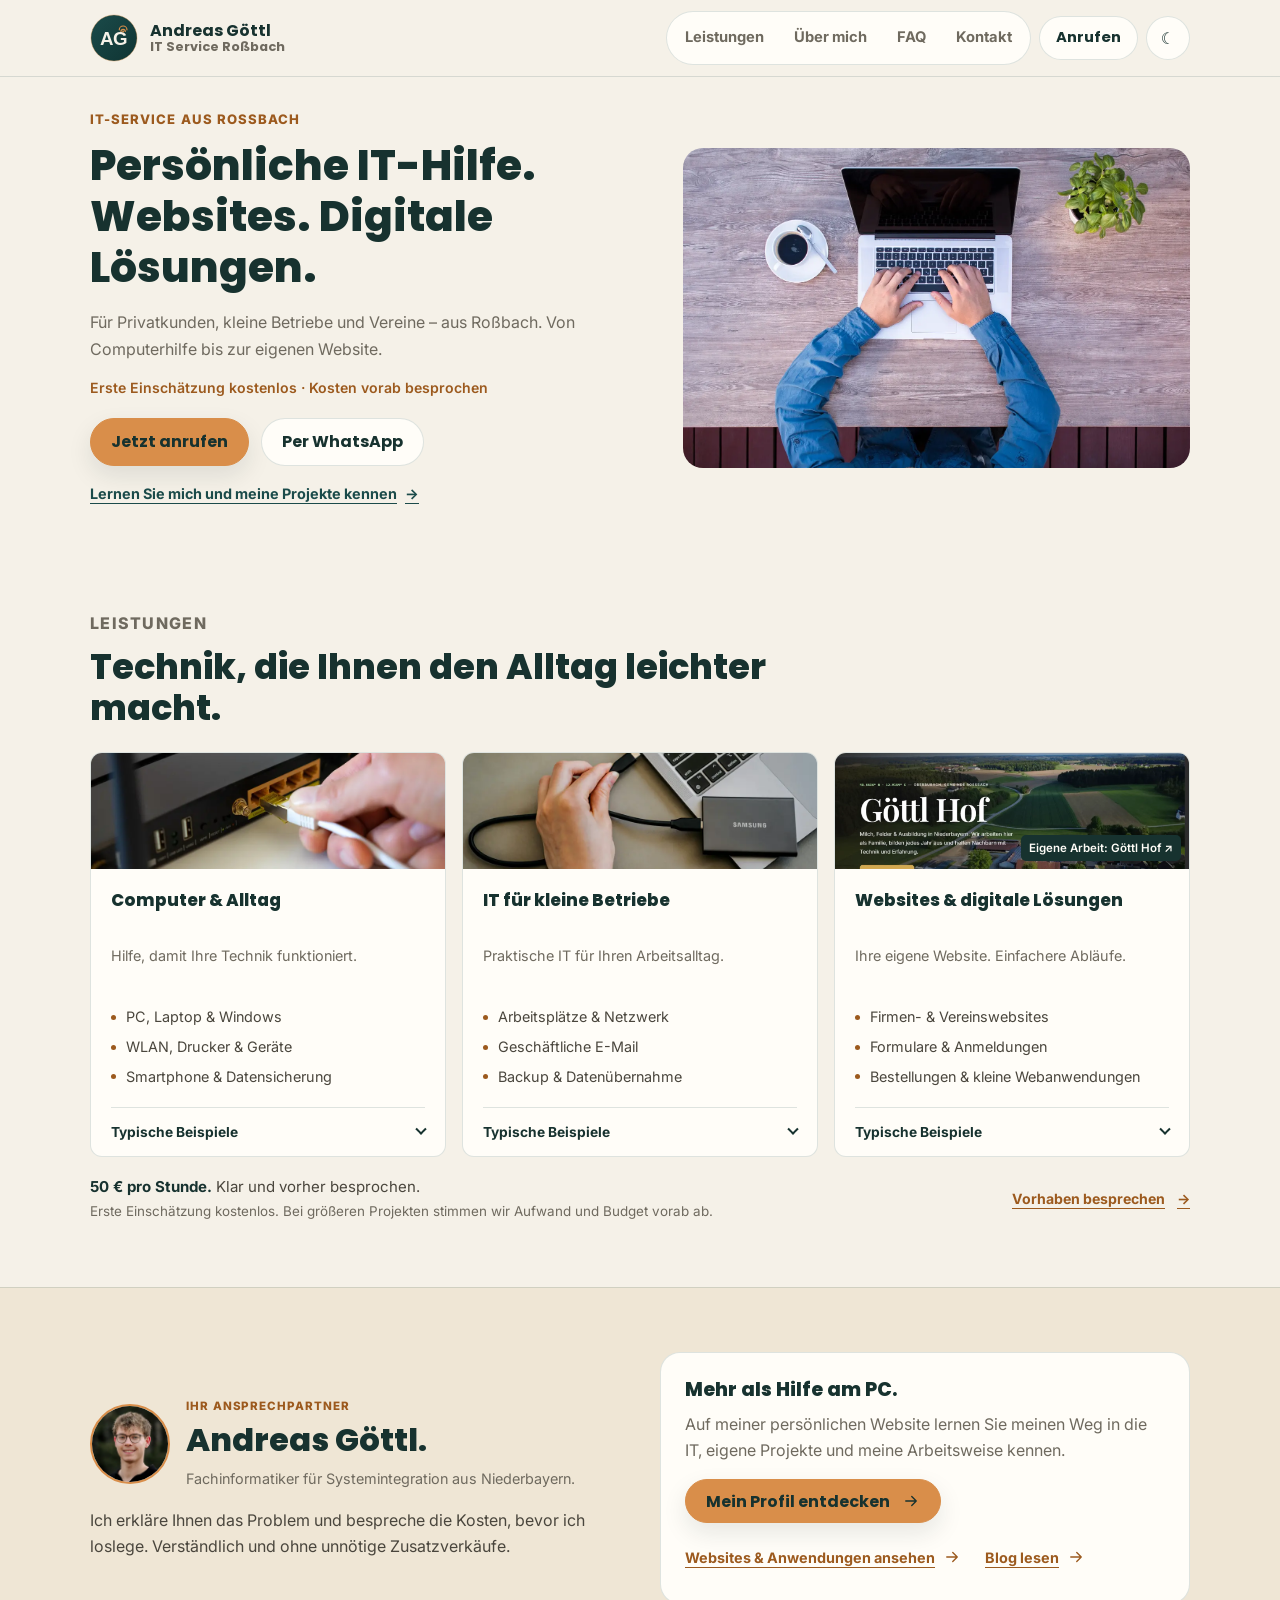
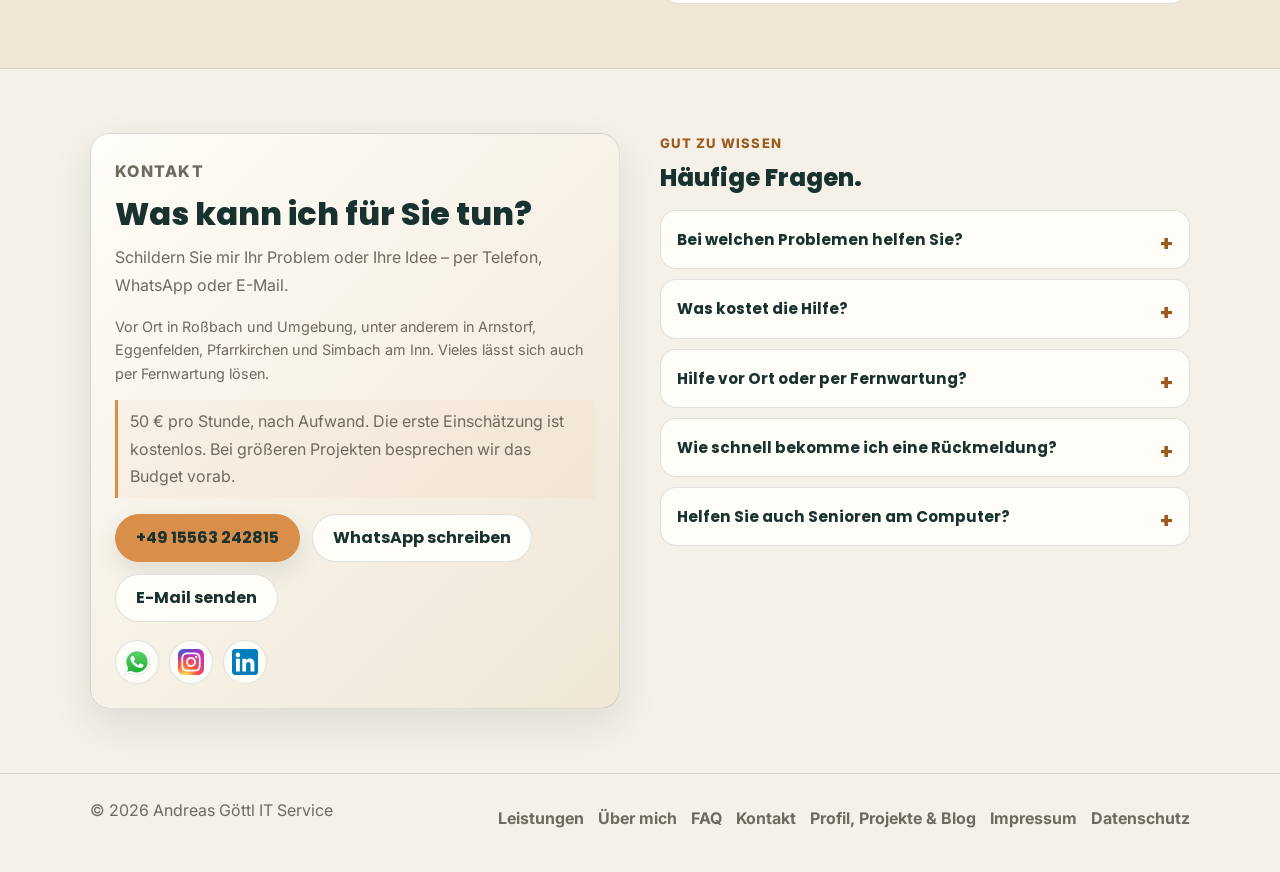
==== commit ce501b32: "Restore photo-based service cards and remove generated illustrations" ====
--- a/index.html
+++ b/index.html
@@ -31,14 +31,14 @@
   <link rel="icon" href="assets/favicon-192.png" type="image/png">
   <link rel="apple-touch-icon" href="assets/apple-touch-icon.png">
   <link rel="manifest" href="site.webmanifest">
-  <link rel="preload" as="image" href="assets/me.webp">
+  <link rel="preload" as="image" href="assets/hero.webp" imagesrcset="assets/hero.webp">
 
   <link rel="preconnect" href="https://fonts.googleapis.com">
   <link rel="preconnect" href="https://fonts.gstatic.com" crossorigin>
   <link rel="stylesheet" href="https://fonts.googleapis.com/css2?family=Poppins:wght@600;700;800&family=Inter:wght@400;500;600;700&display=swap">
 
-  <link rel="stylesheet" href="styles.css?v=5">
-  <script src="script.js?v=3" defer></script>
+  <link rel="stylesheet" href="styles.css?v=4">
+  <script src="script.js?v=2" defer></script>
   <script defer src="https://stats.goettl-oberbubach.de/script.js" data-website-id="122bb7df-1bef-40a8-9d23-cfd5b84f1bcb"></script>
 
   <script>
@@ -266,8 +266,7 @@
 </div>
 
         <figure class="hero-visual">
-          <img src="assets/me.webp" width="320" height="320" alt="Andreas Göttl">
-          <figcaption><span>Ihr direkter Ansprechpartner</span><strong>Andreas Göttl</strong><span>Fachinformatiker für Systemintegration aus Niederbayern.</span></figcaption>
+          <img src="assets/hero.webp" width="1400" height="1003" alt="IT-Hilfe am Laptop mit Router und Notizen">
         </figure>
       </div>
     </section>
@@ -276,41 +275,53 @@
       <div class="container">
         <div class="section-heading reveal">
           <p class="eyebrow">Leistungen</p>
-          <h2 id="services-title">Was brauchen Sie?</h2>
-        </div>
-
-        <div class="service-overview">
-          <details class="service-offering" name="service-examples" id="angebot-everyday">
-            <summary aria-label="Computer &amp; Alltag: Leistungen und Beispiele">
-              <span class="service-art"><img src="assets/service-everyday.svg" width="320" height="190" alt="" loading="lazy"></span>
-              <span class="service-copy"><span class="service-index" aria-hidden="true">01</span><span class="service-name">Computer &amp; Alltag</span><span class="service-benefit">Hilfe, damit Ihre Technik funktioniert.</span><span class="service-capabilities"><span>PC, Laptop &amp; Windows</span><span>WLAN, Drucker &amp; Geräte</span><span>Smartphone &amp; Datensicherung</span></span></span>
-              <span class="service-open"><span>Beispiele</span><svg class="service-expand" viewBox="0 0 24 24" aria-hidden="true"><path d="M6 9l6 6 6-6"/></svg></span>
-            </summary>
-            <div class="service-examples">
-              <div class="service-example-copy"><p class="service-example-label">Zum Beispiel</p><ul><li>„Mein Laptop ist langsam.“</li><li>„Das WLAN reicht nicht überall.“</li><li>„Ich brauche Hilfe mit meinem neuen Handy.“</li></ul><a class="offer-inquiry" href="#kontakt">Computerhilfe anfragen <span aria-hidden="true">→</span></a></div>
+          <h2 id="services-title">Technik, die Ihnen den Alltag leichter macht.</h2>
+        </div>
+
+        <div class="offer-grid">
+          <article class="offer-card" aria-labelledby="everyday-title">
+            <div class="offer-media"><img src="assets/router.webp" width="900" height="600" alt="Ein Netzwerkkabel wird am Router angeschlossen" loading="lazy"></div>
+            <div class="offer-body">
+              <h3 id="everyday-title">Computer &amp; Alltag</h3>
+              <p class="offer-benefit">Hilfe, damit Ihre Technik funktioniert.</p>
+              <ul class="offer-services"><li>PC, Laptop &amp; Windows</li><li>WLAN, Drucker &amp; Geräte</li><li>Smartphone &amp; Datensicherung</li></ul>
+              <details class="offer-details" name="service-examples">
+                <summary>Typische Beispiele<span class="visually-hidden"> für Computer und Alltag</span></summary>
+                <ul><li>„Mein Laptop ist langsam.“</li><li>„Das WLAN reicht nicht überall.“</li><li>„Ich brauche Hilfe mit meinem neuen Handy.“</li></ul>
+                <a class="offer-inquiry" href="#kontakt">Computerhilfe anfragen <span aria-hidden="true">→</span></a>
+              </details>
             </div>
-          </details>
-          <details class="service-offering" name="service-examples" id="angebot-business">
-            <summary aria-label="IT für kleine Betriebe: Leistungen und Beispiele">
-              <span class="service-art"><img src="assets/service-business.svg" width="320" height="190" alt="" loading="lazy"></span>
-              <span class="service-copy"><span class="service-index" aria-hidden="true">02</span><span class="service-name">IT für kleine Betriebe</span><span class="service-benefit">Praktische IT für Ihren Arbeitsalltag.</span><span class="service-capabilities"><span>Arbeitsplätze &amp; Netzwerk</span><span>Geschäftliche E-Mail</span><span>Backup &amp; Datenübernahme</span></span></span>
-              <span class="service-open"><span>Beispiele</span><svg class="service-expand" viewBox="0 0 24 24" aria-hidden="true"><path d="M6 9l6 6 6-6"/></svg></span>
-            </summary>
-            <div class="service-examples">
-              <div class="service-example-copy"><p class="service-example-label">Zum Beispiel</p><ul><li>„Wir richten einen Arbeitsplatz ein.“</li><li>„Wir möchten unsere Dateien zuverlässig sichern.“</li><li>„Wir brauchen geschäftliche E-Mail-Adressen.“</li></ul><a class="offer-inquiry" href="#kontakt">IT-Unterstützung anfragen <span aria-hidden="true">→</span></a></div>
+          </article>
+          <article class="offer-card" aria-labelledby="business-title">
+            <div class="offer-media"><img src="assets/data-transfer.webp" width="900" height="600" alt="Ein externes Laufwerk wird zur Datensicherung an einen Laptop angeschlossen" loading="lazy"></div>
+            <div class="offer-body">
+              <h3 id="business-title">IT für kleine Betriebe</h3>
+              <p class="offer-benefit">Praktische IT für Ihren Arbeitsalltag.</p>
+              <ul class="offer-services"><li>Arbeitsplätze &amp; Netzwerk</li><li>Geschäftliche E-Mail</li><li>Backup &amp; Datenübernahme</li></ul>
+              <details class="offer-details" name="service-examples">
+                <summary>Typische Beispiele<span class="visually-hidden"> für kleine Betriebe</span></summary>
+                <ul><li>„Wir richten einen Arbeitsplatz ein.“</li><li>„Wir möchten unsere Dateien zuverlässig sichern.“</li><li>„Wir brauchen geschäftliche E-Mail-Adressen.“</li></ul>
+                <a class="offer-inquiry" href="#kontakt">IT-Unterstützung anfragen <span aria-hidden="true">→</span></a>
+              </details>
             </div>
-          </details>
-          <details class="service-offering" name="service-examples" id="angebot-web">
-            <summary aria-label="Websites &amp; digitale Lösungen: Leistungen und Beispiele">
-              <span class="service-art service-art--web"><img src="assets/goettl-hof-preview.webp" width="1265" height="712" alt="" loading="lazy"><span>Eigene Arbeit · Göttl Hof</span></span>
-              <span class="service-copy"><span class="service-index" aria-hidden="true">03</span><span class="service-name">Websites &amp; digitale Lösungen</span><span class="service-benefit">Ihre eigene Website. Einfachere Abläufe.</span><span class="service-capabilities"><span>Firmen- &amp; Vereinswebsites</span><span>Formulare &amp; Anmeldungen</span><span>Bestellungen &amp; kleine Webanwendungen</span></span></span>
-              <span class="service-open"><span>Beispiele &amp; Arbeiten</span><svg class="service-expand" viewBox="0 0 24 24" aria-hidden="true"><path d="M6 9l6 6 6-6"/></svg></span>
-            </summary>
-            <div class="service-examples">
-              <div class="service-example-copy"><p class="service-example-label">Zum Beispiel</p><ul><li>„Mein Betrieb braucht eine Website.“</li><li>„Anmeldungen kommen bisher per WhatsApp.“</li><li>„Bestellungen sollen einfacher werden.“</li></ul><a class="offer-inquiry" href="#kontakt">Website oder Lösung anfragen <span aria-hidden="true">→</span></a></div>
-              <div class="service-work"><a href="https://profil.andreas-goettl.de/#goettl-hof"><img src="assets/goettl-hof-preview.webp" width="1265" height="712" alt="Echte Ansicht meiner Website für Göttl Hof" loading="lazy"><span>Website: Göttl Hof <span aria-hidden="true">↗</span></span></a><a href="https://profil.andreas-goettl.de/#vereinsorganisation"><img src="assets/verein-start.webp" width="1265" height="712" alt="Echte Ansicht der digitalen Essensbestellung mit Beispieldaten" loading="lazy"><span>Web-App: Vereinsorganisation <span aria-hidden="true">↗</span></span></a></div>
+          </article>
+          <article class="offer-card" aria-labelledby="web-title">
+            <a class="offer-media offer-media--projects" href="https://profil.andreas-goettl.de/#goettl-hof" aria-label="Website Göttl Hof: mein Projekt ansehen">
+              <img src="assets/goettl-hof-preview.webp" width="1265" height="712" alt="Meine Website für Göttl Hof" loading="lazy">
+              <span>Eigene Arbeit: Göttl Hof <span aria-hidden="true">↗</span></span>
+            </a>
+            <div class="offer-body">
+              <h3 id="web-title">Websites &amp; digitale Lösungen</h3>
+              <p class="offer-benefit">Ihre eigene Website. Einfachere Abläufe.</p>
+              <ul class="offer-services"><li>Firmen- &amp; Vereinswebsites</li><li>Formulare &amp; Anmeldungen</li><li>Bestellungen &amp; kleine Webanwendungen</li></ul>
+              <details class="offer-details" name="service-examples">
+                <summary>Typische Beispiele<span class="visually-hidden"> für Websites und digitale Lösungen</span></summary>
+                <ul><li>„Mein Betrieb braucht eine Website.“</li><li>„Anmeldungen kommen bisher per WhatsApp.“</li><li>„Bestellungen sollen einfacher werden.“</li></ul>
+                <a class="offer-project" href="https://profil.andreas-goettl.de/#vereinsorganisation"><img src="assets/verein-start.webp" width="1265" height="712" alt="Essensbestellung der Vereinsorganisation mit Beispieldaten" loading="lazy"><span>Aus meiner Praxis: digitale Vereinsorganisation <span aria-hidden="true">↗</span></span></a>
+                <a class="offer-inquiry" href="#kontakt">Website oder Lösung anfragen <span aria-hidden="true">→</span></a>
+              </details>
             </div>
-          </details>
+          </article>
         </div>
         <div class="offer-price">
           <p><strong>50 € pro Stunde.</strong> Klar und vorher besprochen.<br><span>Erste Einschätzung kostenlos. Bei größeren Projekten stimmen wir Aufwand und Budget vorab ab.</span></p>
--- a/styles.css
+++ b/styles.css
@@ -1005,101 +1005,170 @@
 @media(hover:hover) and (pointer:fine){.compact-profile a:hover svg{transform:translateX(3px)}}
 @media(prefers-reduced-motion:reduce){.compact-profile a:hover svg{transform:none}}
 
-/* Editorial service overview: all capabilities visible, examples on demand. */
-.hero-visual { display: grid; grid-template-columns: 136px minmax(0, 1fr); align-items: center; gap: 24px; padding: 28px; border: 1px solid var(--color-border); background: var(--color-surface); }
-.hero-visual img { width: 136px; height: 136px; border-radius: 50%; border: 3px solid var(--color-surface-soft); }
-.hero-visual figcaption { display: grid; gap: 8px; }
-.hero-visual figcaption > span { color: var(--color-muted); font-size: .82rem; line-height: 1.6; }
-.hero-visual figcaption strong { color: var(--color-heading); font-family: var(--font-heading); font-size: 1.15rem; line-height: 1.35; }
-@media(min-width:760px) { .compact-about-person { grid-template-columns: 1fr; }.compact-about-person > img { display: none; } }
-@media(min-width:760px) and (max-width:1099px) { .hero-visual { grid-template-columns: 1fr; gap: 14px; padding: 20px; }.hero-visual img { width: 100px; height: 100px; } }
-@media(max-width:759px) { .hero-visual { display: none; } }
-.service-overview { border-top: 1px solid var(--color-border); }
-.service-offering { border-bottom: 1px solid var(--color-border); }
-.service-offering > summary {
+/* Three visible service areas; only customer examples are progressively disclosed. */
+.offer-grid {
   display: grid;
-  grid-template-columns: 216px minmax(0, 1fr) 140px;
-  align-items: center;
-  gap: 28px;
-  padding: 20px 0;
+  grid-template-columns: repeat(3, minmax(0, 1fr));
+  gap: 16px;
+  align-items: start;
+}
+.offer-card {
+  min-width: 0;
+  overflow: hidden;
+  border: 1px solid var(--color-border);
+  border-radius: var(--radius-sm);
+  background: var(--color-surface);
+}
+.offer-media {
+  display: block;
+  height: 116px;
+  overflow: hidden;
+  position: relative;
+  background: var(--color-surface-soft);
+}
+.offer-media > img {
+  width: 100%;
+  height: 100%;
+  object-fit: cover;
+}
+.offer-media--projects > img { object-position: center 28%; }
+.offer-media--projects > span {
+  position: absolute;
+  right: 8px;
+  bottom: 8px;
+  padding: 4px 8px;
+  border-radius: 5px;
+  color: #fffdf8;
+  background: #17322f;
+  font-size: .72rem;
+  font-weight: 600;
+}
+.offer-body { padding: 20px 20px 0; }
+.offer-body h3 {
+  margin: 0 0 8px;
+  font-size: 1.05rem;
+  line-height: 1.4;
+  min-height: 2.8em;
+}
+.offer-benefit {
+  color: var(--color-muted);
+  margin: 0 0 16px;
+  font-size: .9rem;
+  line-height: 1.6;
+  min-height: 3.2em;
+}
+.offer-services {
+  display: grid;
+  gap: 8px;
+  list-style: none;
+  padding: 0;
+  margin: 0 0 20px;
+  font-size: .9rem;
+  line-height: 1.5;
+}
+.offer-services li { padding-left: 15px; position: relative; }
+.offer-services li::before {
+  content: '';
+  position: absolute;
+  left: 0;
+  top: .6em;
+  width: 5px;
+  height: 5px;
+  border-radius: 50%;
+  background: var(--color-accent-strong);
+}
+.offer-details { border-top: 1px solid var(--color-border); }
+.offer-details summary {
+  display: flex;
+  justify-content: space-between;
+  align-items: center;
+  gap: 12px;
+  min-height: 48px;
+  padding: 10px 0;
+  list-style: none;
   cursor: pointer;
+  font-size: .86rem;
+  font-weight: 700;
+  color: var(--color-heading);
+}
+.offer-details summary::-webkit-details-marker { display: none; }
+.offer-details summary::after {
+  content: '';
+  width: 8px;
+  height: 8px;
+  flex: none;
+  border-right: 2px solid currentColor;
+  border-bottom: 2px solid currentColor;
+  transform: rotate(45deg) translate(-2px,-2px);
+  transition: transform 180ms ease-out;
+}
+.offer-details[open] summary::after { transform: rotate(225deg); }
+.offer-details > ul {
+  padding: 0;
+  margin: 0 0 12px;
   list-style: none;
-  border-radius: 6px;
-}
-.service-offering > summary::-webkit-details-marker { display: none; }
-.service-art {
+  display: grid;
+  gap: 8px;
+  font-size: .88rem;
+  line-height: 1.6;
+}
+.offer-inquiry,
+.offer-price > a {
+  display: inline-flex;
+  align-items: center;
+  justify-content: space-between;
+  gap: 12px;
+  min-height: 44px;
+  color: var(--color-accent-strong);
+  font-weight: 700;
+  font-size: .88rem;
+  text-decoration: underline;
+  text-underline-offset: 4px;
+}
+.offer-inquiry { margin-bottom: 12px; }
+.offer-project {
   display: flex;
   align-items: center;
-  justify-content: center;
-  width: 100%;
-  aspect-ratio: 320 / 190;
-  overflow: hidden;
-  border-radius: 12px;
-}
-.service-art > img { width: 100%; height: 100%; object-fit: contain; }
-.service-art--web { position: relative; padding: 12px 12px 28px; background: #233e32; }
-.service-art--web > img { border-radius: 4px; height: auto; box-shadow: 0 6px 12px #0003; }
-.service-art--web > span { position: absolute; left: 0; right: 0; bottom: 7px; text-align: center; color: #f5f1e8; font-size: .65rem; font-weight: 600; }
-.service-copy { position: relative; min-width: 0; padding-left: 30px; }
-.service-index { position: absolute; left: 0; top: 4px; font-size: .72rem; font-variant-numeric: tabular-nums; color: var(--color-accent-strong); font-weight: 700; }
-.service-name { display: block; color: var(--color-heading); font-family: var(--font-heading); font-size: clamp(1.1rem, 1.8vw, 1.35rem); line-height: 1.35; font-weight: 700; letter-spacing: -.025em; }
-.service-benefit { display: block; color: var(--color-muted); font-size: .9rem; margin-top: 6px; line-height: 1.5; }
-.service-capabilities { display: flex; flex-wrap: wrap; gap: 4px 14px; margin-top: 12px; max-width: 54ch; }
-.service-capabilities > span { font-size: .86rem; line-height: 1.6; }
-.service-capabilities > span::before { content: ''; display: inline-block; width: 4px; height: 4px; border-radius: 50%; background: var(--color-accent-strong); vertical-align: middle; margin-right: 7px; }
-.service-open { display: flex; align-items: center; justify-content: flex-end; gap: 12px; color: var(--color-accent-strong); font-size: .8rem; font-weight: 700; }
-.service-expand { width: 28px; height: 28px; flex: none; padding: 5px; border: 1px solid var(--color-border); border-radius: 50%; fill: none; stroke: currentColor; stroke-width: 1.8; stroke-linecap: round; stroke-linejoin: round; transition: transform 180ms ease-out, background-color 180ms ease-out; }
-.service-offering[open] .service-expand { transform: rotate(180deg); background: var(--color-surface-soft); }
-.service-examples { display: grid; grid-template-columns: minmax(0, 1fr); gap: 24px; padding: 0 0 24px 274px; }
-.service-example-label { margin: 0 0 8px; color: var(--color-muted); font-size: .72rem; font-weight: 700; text-transform: uppercase; letter-spacing: .09em; }
-.service-example-copy ul { padding: 0; margin: 0 0 8px; list-style: none; display: grid; gap: 6px; font-size: .9rem; line-height: 1.6; }
-.offer-inquiry, .offer-price > a { display: inline-flex; align-items: center; gap: 12px; min-height: 44px; color: var(--color-accent-strong); font-weight: 700; font-size: .88rem; text-decoration: underline; text-underline-offset: 4px; }
-.service-work { display: grid; grid-template-columns: repeat(2, minmax(0, 1fr)); gap: 16px; }
-.service-work a { display: block; min-width: 0; padding: 10px; border-radius: 10px; background: var(--color-surface); border: 1px solid var(--color-border); }
-.service-work img { width: 100%; height: auto; aspect-ratio: 1265 / 712; object-fit: contain; border-radius: 4px; }
-.service-work a > span { display: flex; justify-content: space-between; gap: 8px; padding: 10px 0 0; font-size: .8rem; font-weight: 600; color: var(--color-heading); }
-.offer-price { display: flex; align-items: center; justify-content: space-between; gap: 12px 24px; padding-top: 20px; }
+  gap: 10px;
+  padding-block: 10px;
+  border-block: 1px solid var(--color-border);
+  font-size: .8rem;
+  font-weight: 600;
+  line-height: 1.5;
+}
+.offer-project img { width: 72px; height: 52px; object-fit: cover; border-radius: 4px; }
+.offer-price {
+  display: flex;
+  align-items: center;
+  justify-content: space-between;
+  gap: 12px 24px;
+  padding: 18px 0 0;
+}
 .offer-price p { margin: 0; font-size: .94rem; }
 .offer-price strong { color: var(--color-heading); }
 .offer-price p > span { font-size: .84rem; color: var(--color-muted); }
 .offer-price > a { flex-shrink: 0; }
-@media (hover: hover) and (pointer: fine) {
-  .service-offering > summary:hover .service-name { text-decoration: underline; text-decoration-color: var(--color-accent); text-underline-offset: 5px; text-decoration-thickness: 1px; }
-  .service-offering > summary:hover .service-expand { background: var(--color-surface-soft); }
-}
 @media (max-width: 999px) {
-  .service-offering > summary { grid-template-columns: 160px minmax(0, 1fr) 28px; gap: 20px; }
-  .service-open > span { display: none; }
-  .service-copy { padding-left: 0; }
-  .service-index { position: static; display: block; margin-bottom: 4px; }
-  .service-examples { padding-left: 180px; }
+  .offer-grid { grid-template-columns: 1fr; gap: 14px; }
+  .offer-card { display: grid; grid-template-columns: 128px minmax(0, 1fr); }
+  .offer-media { height: 100%; min-height: 160px; }
+  .offer-media--projects > img { object-position: 24% center; }
+  .offer-media--projects > span { display: none; }
+  .offer-body { padding: 16px 18px 0; }
+  .offer-body h3, .offer-benefit { min-height: 0; }
+  .offer-body h3 { margin-bottom: 6px; }
+  .offer-benefit { margin-bottom: 12px; }
+  .offer-services { margin-bottom: 12px; gap: 5px; }
 }
 @media (max-width: 599px) {
-  .service-offering > summary { grid-template-columns: minmax(0, 1fr) 88px; gap: 12px 16px; padding-block: 20px; }
-  .service-copy { display: contents; }
-  .service-index { grid-column: 1; grid-row: 1; margin: 0; align-self: end; }
-  .service-art { grid-column: 2; grid-row: 1 / span 2; align-self: center; width: 88px; aspect-ratio: 1; margin: 0; border-radius: 10px; }
-  .service-art > img { object-fit: contain; }
-  .service-art--web { padding: 6px; }
-  .service-art--web > span { display: none; }
-  .service-name { grid-column: 1; grid-row: 2; font-size: 1.08rem; }
-  .service-benefit { grid-column: 1 / -1; grid-row: 3; font-size: .86rem; margin: 0; }
-  .service-capabilities { grid-column: 1 / -1; grid-row: 4; display: grid; gap: 3px; margin: 0; }
-  .service-capabilities > span { font-size: .82rem; }
-  .service-open { grid-column: 1/-1; justify-content: space-between; font-size: .8rem; padding-top: 2px; }
-  .service-open > span { display: inline; }
-  .service-examples { padding: 0 0 20px; }
-  .service-example-copy { padding: 16px; background: var(--color-surface); border-radius: 10px; border: 1px solid var(--color-border); }
-  .service-work { gap: 10px; }
-  .service-work a { padding: 8px; }
-  .service-work a > span { font-size: .74rem; }
+  .offer-card { display: block; position: relative; }
+  .offer-media { position: absolute; top: 16px; right: 16px; width: 56px; height: 56px; min-height: 0; border-radius: 8px; }
+  .offer-media--projects > img { object-position: 25% top; }
+  .offer-body { padding: 16px 16px 0; }
+  .offer-body h3 { padding-right: 78px; min-height: 2.8em; font-size: 1rem; margin-bottom: 12px; }
+  .offer-benefit { max-width: 34ch; font-size: .88rem; }
   .offer-price { align-items: flex-start; flex-direction: column; gap: 4px; }
 }
-@media (max-width: 359px) {
-  .service-offering > summary { grid-template-columns: minmax(0, 1fr) 64px; gap: 12px; }
-  .service-art { width: 64px; }
-  .service-work { grid-template-columns: 1fr; }
-}
 @media (prefers-reduced-motion: reduce) {
-  .service-expand { transition: none; }
-}
+  .offer-details summary::after { transition: none; }
+}
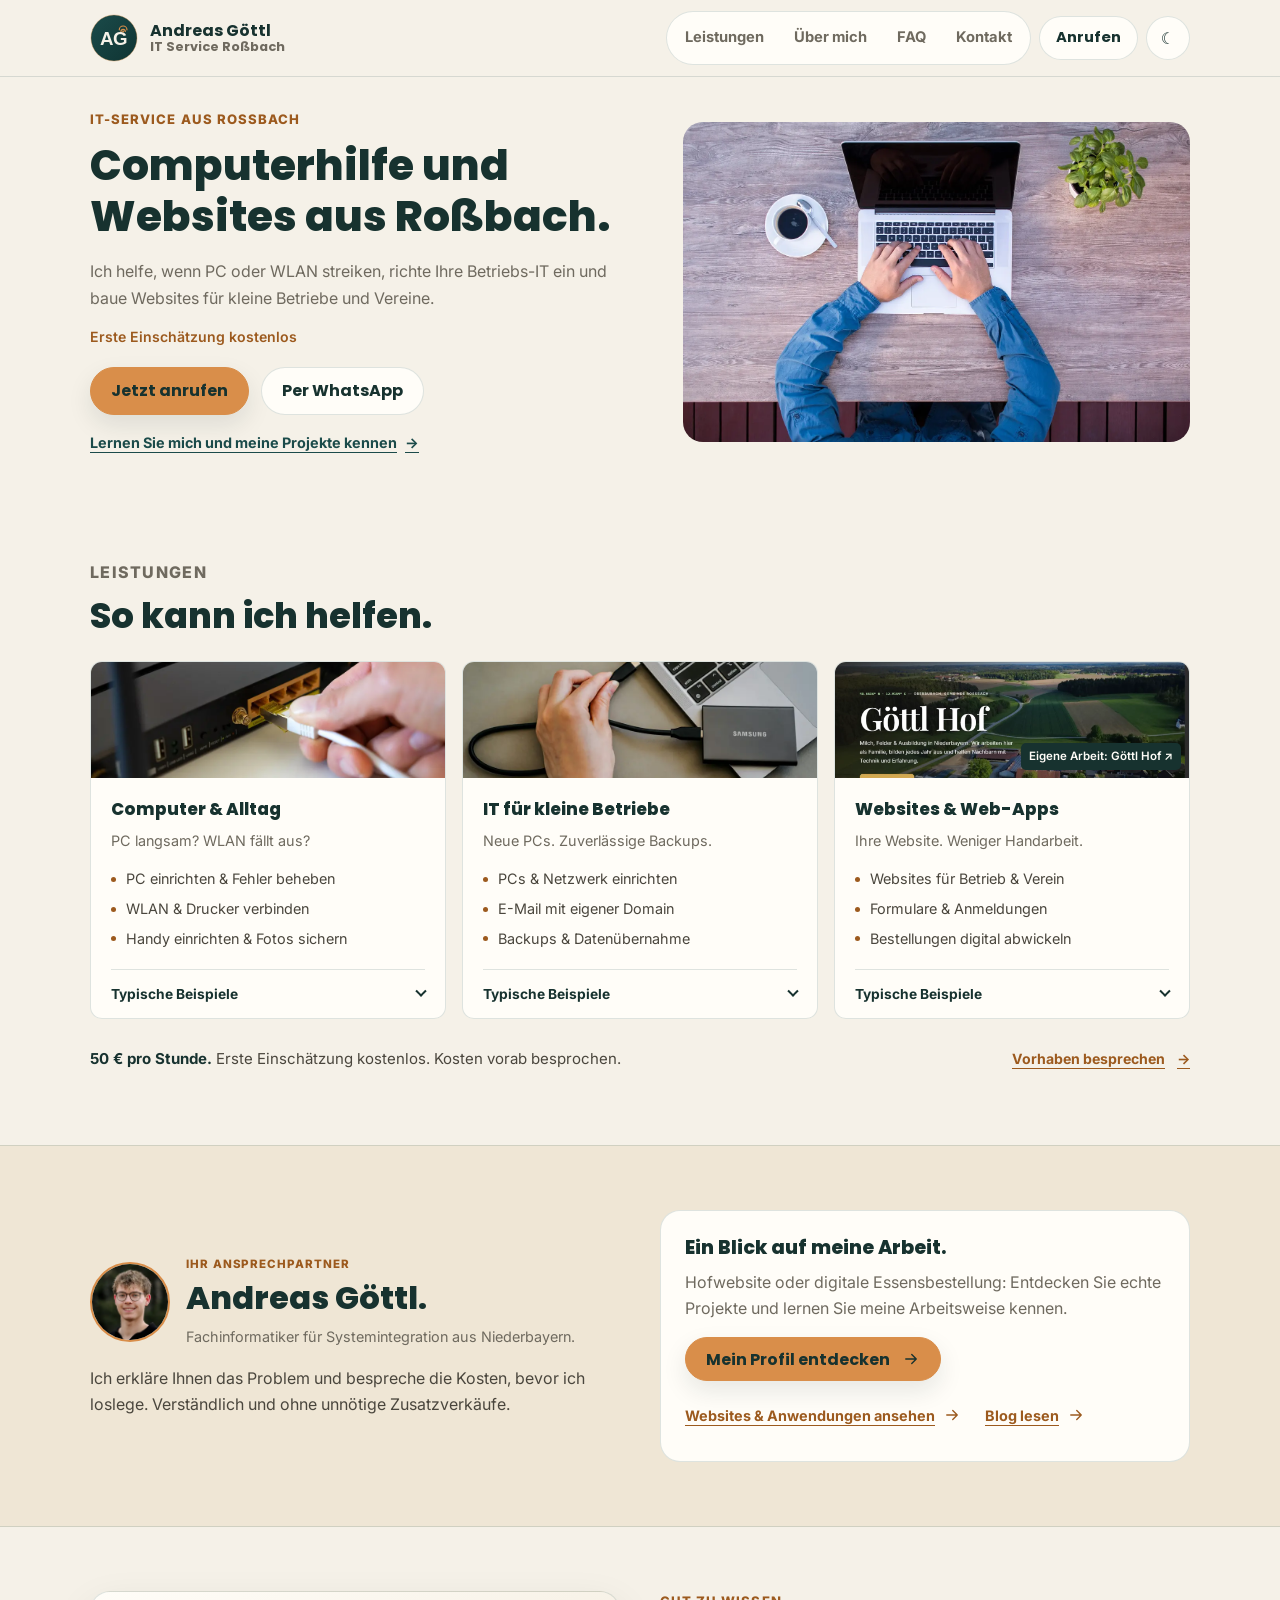
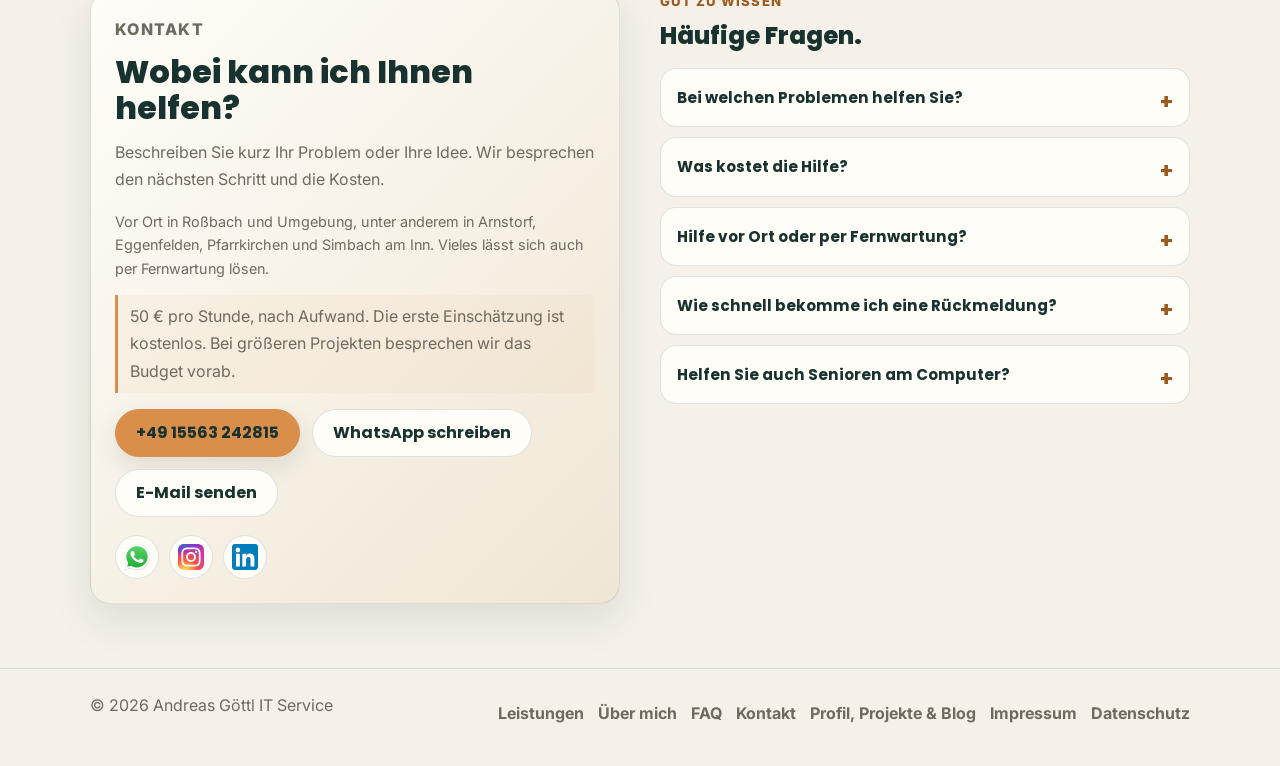
==== commit b9ee6806: "Clarify customer benefits and remove forced line breaks and empty card spacing" ====
--- a/index.html
+++ b/index.html
@@ -37,7 +37,7 @@
   <link rel="preconnect" href="https://fonts.gstatic.com" crossorigin>
   <link rel="stylesheet" href="https://fonts.googleapis.com/css2?family=Poppins:wght@600;700;800&family=Inter:wght@400;500;600;700&display=swap">
 
-  <link rel="stylesheet" href="styles.css?v=4">
+  <link rel="stylesheet" href="styles.css?v=6">
   <script src="script.js?v=2" defer></script>
   <script defer src="https://stats.goettl-oberbubach.de/script.js" data-website-id="122bb7df-1bef-40a8-9d23-cfd5b84f1bcb"></script>
 
@@ -251,10 +251,10 @@
       <div class="container hero-grid">
         <div class="hero-copy reveal">
           <p class="eyebrow">IT-Service aus Roßbach</p>
-          <h1 id="hero-title">Persönliche IT-Hilfe.<br>Websites. Digitale Lösungen.</h1>
-          <p class="hero-subtitle">Für Privatkunden, kleine Betriebe und Vereine – aus Roßbach. Von Computerhilfe bis zur eigenen Website.</p>
-
-          <p class="trust-badge">Erste Einschätzung kostenlos · Kosten vorab besprochen</p>
+          <h1 id="hero-title">Computerhilfe und Websites aus Roßbach.</h1>
+          <p class="hero-subtitle">Ich helfe, wenn PC oder WLAN streiken, richte Ihre Betriebs-IT ein und baue Websites für kleine Betriebe und Vereine.</p>
+
+          <p class="trust-badge">Erste Einschätzung kostenlos</p>
 
           <div class="hero-actions" aria-label="Kontaktmöglichkeiten">
             <a class="button button-primary" href="tel:+4915563242815">Jetzt anrufen</a>
@@ -275,7 +275,7 @@
       <div class="container">
         <div class="section-heading reveal">
           <p class="eyebrow">Leistungen</p>
-          <h2 id="services-title">Technik, die Ihnen den Alltag leichter macht.</h2>
+          <h2 id="services-title">So kann ich helfen.</h2>
         </div>
 
         <div class="offer-grid">
@@ -283,8 +283,8 @@
             <div class="offer-media"><img src="assets/router.webp" width="900" height="600" alt="Ein Netzwerkkabel wird am Router angeschlossen" loading="lazy"></div>
             <div class="offer-body">
               <h3 id="everyday-title">Computer &amp; Alltag</h3>
-              <p class="offer-benefit">Hilfe, damit Ihre Technik funktioniert.</p>
-              <ul class="offer-services"><li>PC, Laptop &amp; Windows</li><li>WLAN, Drucker &amp; Geräte</li><li>Smartphone &amp; Datensicherung</li></ul>
+              <p class="offer-benefit">PC langsam? WLAN fällt aus?</p>
+              <ul class="offer-services"><li>PC einrichten &amp; Fehler beheben</li><li>WLAN &amp; Drucker verbinden</li><li>Handy einrichten &amp; Fotos sichern</li></ul>
               <details class="offer-details" name="service-examples">
                 <summary>Typische Beispiele<span class="visually-hidden"> für Computer und Alltag</span></summary>
                 <ul><li>„Mein Laptop ist langsam.“</li><li>„Das WLAN reicht nicht überall.“</li><li>„Ich brauche Hilfe mit meinem neuen Handy.“</li></ul>
@@ -296,8 +296,8 @@
             <div class="offer-media"><img src="assets/data-transfer.webp" width="900" height="600" alt="Ein externes Laufwerk wird zur Datensicherung an einen Laptop angeschlossen" loading="lazy"></div>
             <div class="offer-body">
               <h3 id="business-title">IT für kleine Betriebe</h3>
-              <p class="offer-benefit">Praktische IT für Ihren Arbeitsalltag.</p>
-              <ul class="offer-services"><li>Arbeitsplätze &amp; Netzwerk</li><li>Geschäftliche E-Mail</li><li>Backup &amp; Datenübernahme</li></ul>
+              <p class="offer-benefit">Neue PCs. Zuverlässige Backups.</p>
+              <ul class="offer-services"><li>PCs &amp; Netzwerk einrichten</li><li>E-Mail mit eigener Domain</li><li>Backups &amp; Datenübernahme</li></ul>
               <details class="offer-details" name="service-examples">
                 <summary>Typische Beispiele<span class="visually-hidden"> für kleine Betriebe</span></summary>
                 <ul><li>„Wir richten einen Arbeitsplatz ein.“</li><li>„Wir möchten unsere Dateien zuverlässig sichern.“</li><li>„Wir brauchen geschäftliche E-Mail-Adressen.“</li></ul>
@@ -311,9 +311,9 @@
               <span>Eigene Arbeit: Göttl Hof <span aria-hidden="true">↗</span></span>
             </a>
             <div class="offer-body">
-              <h3 id="web-title">Websites &amp; digitale Lösungen</h3>
-              <p class="offer-benefit">Ihre eigene Website. Einfachere Abläufe.</p>
-              <ul class="offer-services"><li>Firmen- &amp; Vereinswebsites</li><li>Formulare &amp; Anmeldungen</li><li>Bestellungen &amp; kleine Webanwendungen</li></ul>
+              <h3 id="web-title">Websites &amp; Web-Apps</h3>
+              <p class="offer-benefit">Ihre Website. Weniger Handarbeit.</p>
+              <ul class="offer-services"><li>Websites für Betrieb &amp; Verein</li><li>Formulare &amp; Anmeldungen</li><li>Bestellungen digital abwickeln</li></ul>
               <details class="offer-details" name="service-examples">
                 <summary>Typische Beispiele<span class="visually-hidden"> für Websites und digitale Lösungen</span></summary>
                 <ul><li>„Mein Betrieb braucht eine Website.“</li><li>„Anmeldungen kommen bisher per WhatsApp.“</li><li>„Bestellungen sollen einfacher werden.“</li></ul>
@@ -324,7 +324,7 @@
           </article>
         </div>
         <div class="offer-price">
-          <p><strong>50 € pro Stunde.</strong> Klar und vorher besprochen.<br><span>Erste Einschätzung kostenlos. Bei größeren Projekten stimmen wir Aufwand und Budget vorab ab.</span></p>
+          <p><strong>50 € pro Stunde.</strong> Erste Einschätzung kostenlos. Kosten vorab besprochen.</p>
           <a href="#kontakt">Vorhaben besprechen <span aria-hidden="true">→</span></a>
         </div>
       </div>
@@ -338,8 +338,8 @@
           <p class="compact-about-promise">Ich erkläre Ihnen das Problem und bespreche die Kosten, bevor ich loslege. Verständlich und ohne unnötige Zusatzverkäufe.</p>
         </div>
         <div class="compact-profile">
-          <h3>Mehr als Hilfe am PC.</h3>
-          <p>Auf meiner persönlichen Website lernen Sie meinen Weg in die IT, eigene Projekte und meine Arbeitsweise kennen.</p>
+          <h3>Ein Blick auf meine Arbeit.</h3>
+          <p>Hofwebsite oder digitale Essensbestellung: Entdecken Sie echte Projekte und lernen Sie meine Arbeitsweise kennen.</p>
           <a class="button button-primary compact-profile-cta" href="https://profil.andreas-goettl.de/">Mein Profil entdecken <svg viewBox="0 0 24 24" aria-hidden="true" focusable="false"><path d="M5 12h14m-6-6 6 6-6 6"/></svg></a>
           <div class="compact-profile-links">
             <a href="https://profil.andreas-goettl.de/#vereinsorganisation">Websites &amp; Anwendungen ansehen <svg viewBox="0 0 24 24" aria-hidden="true" focusable="false"><path d="M5 12h14m-6-6 6 6-6 6"/></svg></a>
@@ -353,8 +353,8 @@
       <div class="container contact-grid">
         <div class="contact-card">
           <p class="eyebrow">Kontakt</p>
-          <h2 id="contact-title">Was kann ich für Sie tun?</h2>
-          <p>Schildern Sie mir Ihr Problem oder Ihre Idee – per Telefon, WhatsApp oder E-Mail.</p>
+          <h2 id="contact-title">Wobei kann ich Ihnen helfen?</h2>
+          <p>Beschreiben Sie kurz Ihr Problem oder Ihre Idee. Wir besprechen den nächsten Schritt und die Kosten.</p>
           <p class="contact-area" id="einzugsgebiet">Vor Ort in Roßbach und Umgebung, unter anderem in Arnstorf, Eggenfelden, Pfarrkirchen und Simbach am Inn. Vieles lässt sich auch per Fernwartung lösen.</p>
           <p class="price-info">50&nbsp;€ pro Stunde, nach Aufwand. Die erste Einschätzung ist kostenlos. Bei größeren Projekten besprechen wir das Budget vorab.</p>
 
--- a/styles.css
+++ b/styles.css
@@ -952,7 +952,7 @@
 .section{padding-block:clamp(36px,5vw,64px)}
 .hero{padding-block:32px 40px}
 .hero-grid{gap:32px}
-.hero h1{max-width:21ch;font-size:clamp(1.9rem,3.6vw,2.65rem);line-height:1.2}
+.hero h1{max-width:24ch;font-size:clamp(1.9rem,3.6vw,2.65rem);line-height:1.2;text-wrap:balance}
 .hero-subtitle{max-width:52ch;margin-bottom:14px}
 .hero .trust-badge{margin-top:14px;padding:0;border:0;background:none;font-size:.88rem;line-height:1.6}
 .hero-actions{margin-top:18px}
@@ -1048,14 +1048,14 @@
   margin: 0 0 8px;
   font-size: 1.05rem;
   line-height: 1.4;
-  min-height: 2.8em;
+  min-height: 0;
 }
 .offer-benefit {
   color: var(--color-muted);
   margin: 0 0 16px;
   font-size: .9rem;
   line-height: 1.6;
-  min-height: 3.2em;
+  min-height: 0;
 }
 .offer-services {
   display: grid;
@@ -1144,7 +1144,7 @@
   gap: 12px 24px;
   padding: 18px 0 0;
 }
-.offer-price p { margin: 0; font-size: .94rem; }
+.offer-price p { margin: 0; max-width: 65ch; font-size: .94rem; text-wrap: pretty; }
 .offer-price strong { color: var(--color-heading); }
 .offer-price p > span { font-size: .84rem; color: var(--color-muted); }
 .offer-price > a { flex-shrink: 0; }
@@ -1162,10 +1162,10 @@
 }
 @media (max-width: 599px) {
   .offer-card { display: block; position: relative; }
-  .offer-media { position: absolute; top: 16px; right: 16px; width: 56px; height: 56px; min-height: 0; border-radius: 8px; }
+  .offer-media { position: static; float: right; margin: 16px 16px 8px 12px; width: 56px; height: 56px; min-height: 0; border-radius: 8px; }
   .offer-media--projects > img { object-position: 25% top; }
   .offer-body { padding: 16px 16px 0; }
-  .offer-body h3 { padding-right: 78px; min-height: 2.8em; font-size: 1rem; margin-bottom: 12px; }
+  .offer-body h3 { padding-right: 0; min-height: 0; font-size: 1rem; margin-bottom: 8px; }
   .offer-benefit { max-width: 34ch; font-size: .88rem; }
   .offer-price { align-items: flex-start; flex-direction: column; gap: 4px; }
 }
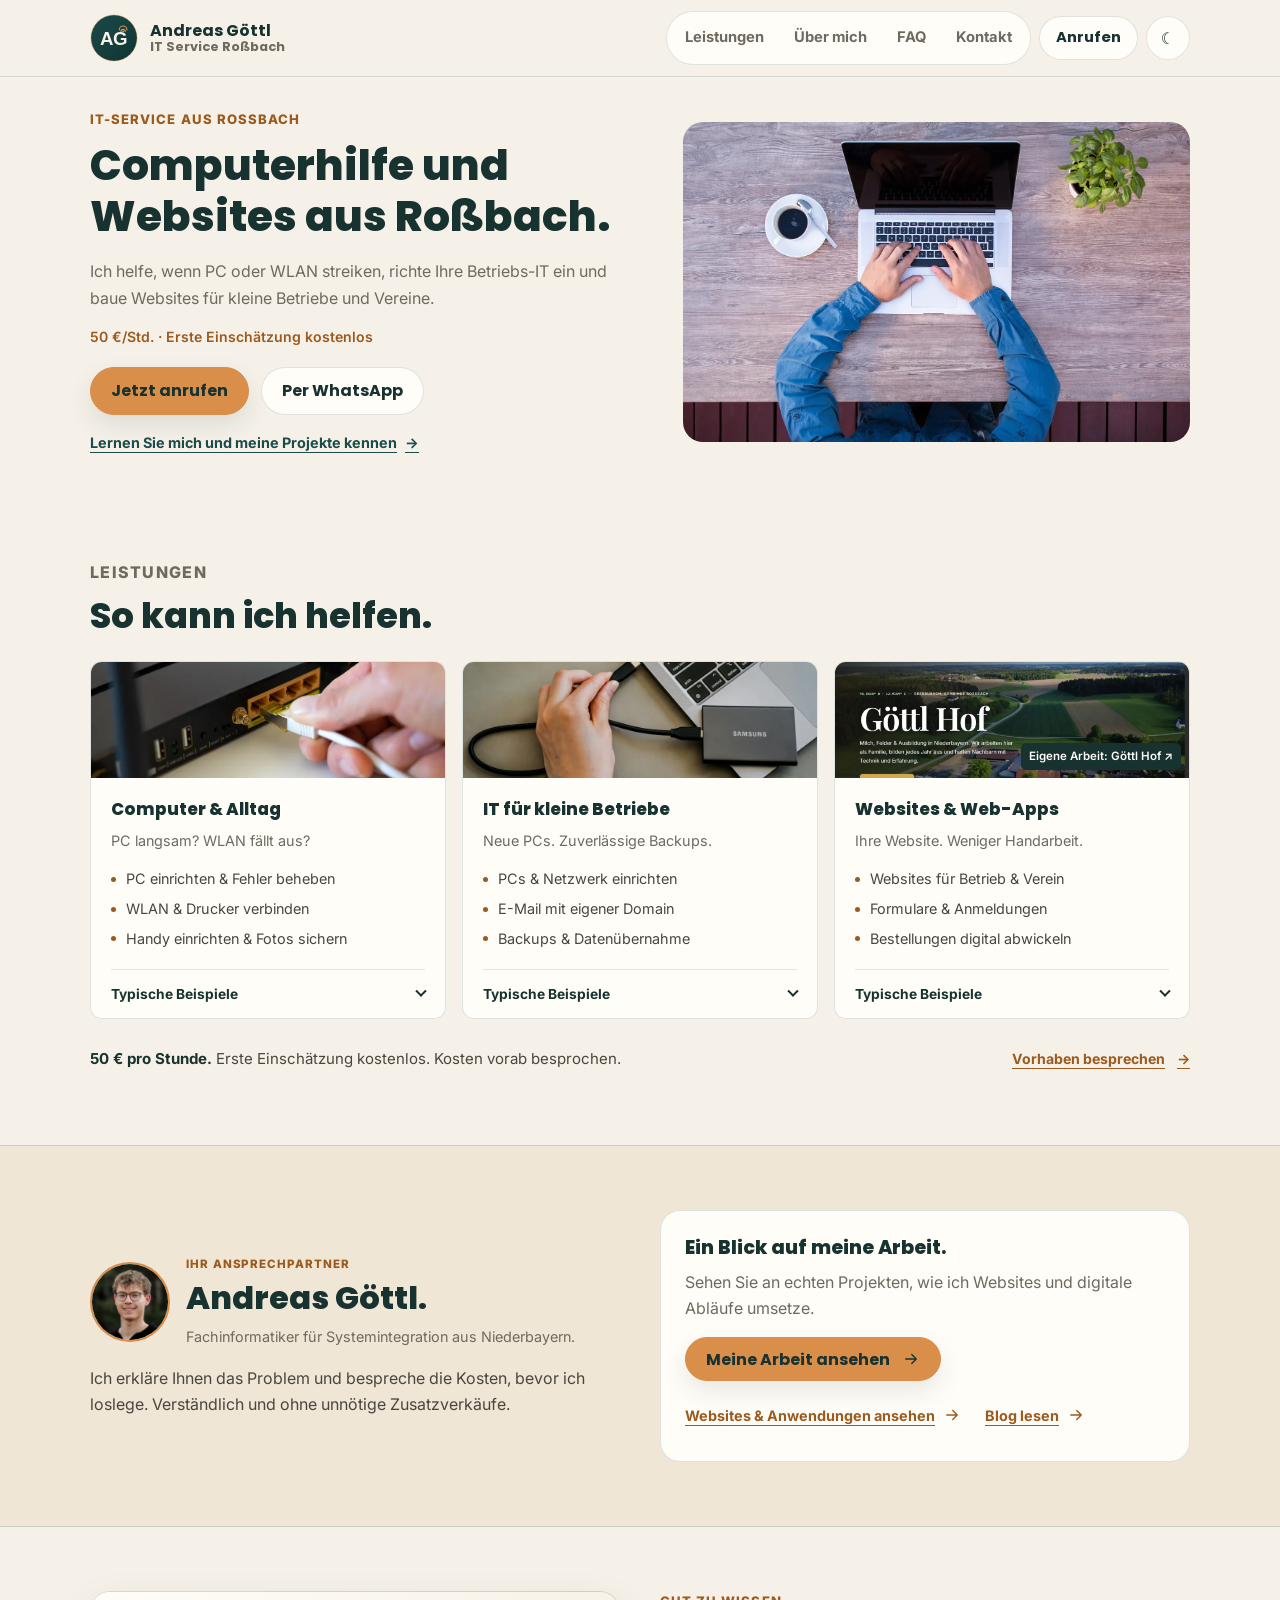
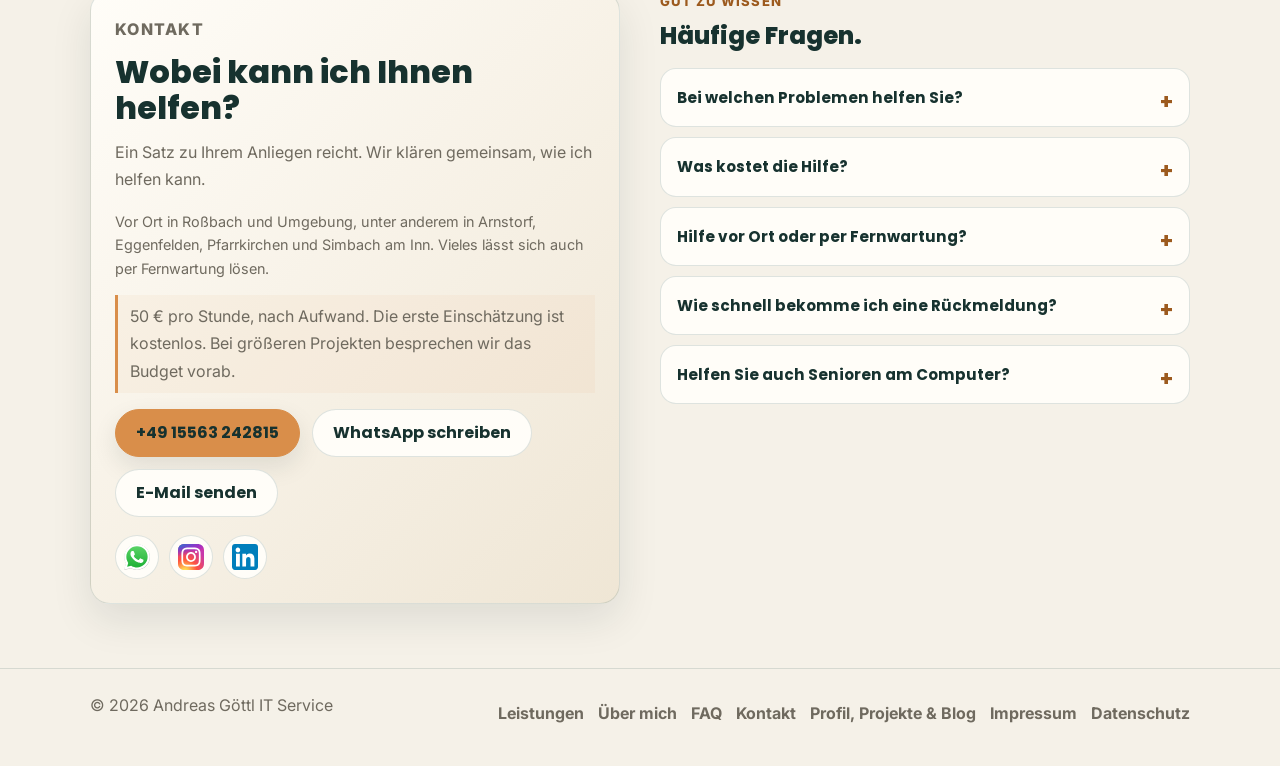
==== commit aa345013: "Apply small conversion improvements, robust theme storage and concise local search metadata" ====
--- a/index.html
+++ b/index.html
@@ -6,16 +6,16 @@
   <meta name="theme-color" content="#f5f1e8">
   <meta name="color-scheme" content="light dark">
 
-  <title>Andreas Göttl | IT-Hilfe, Websites & digitale Lösungen in Roßbach</title>
-  <meta name="description" content="IT-Hilfe für Privatkunden und kleine Betriebe in Roßbach: Computer, WLAN, Backup sowie Websites und digitale Lösungen für Betriebe und Vereine.">
+  <title>Computerhilfe &amp; Websites in Roßbach | Andreas Göttl</title>
+  <meta name="description" content="Persönliche Computerhilfe, IT für kleine Betriebe und Websites aus Roßbach. 50 €/Std., erste Einschätzung kostenlos. Jetzt Anliegen schildern.">
   <meta name="robots" content="index, follow, max-image-preview:large">
   <link rel="canonical" href="https://www.andreas-goettl.de/">
 
   <meta property="og:locale" content="de_DE">
   <meta property="og:type" content="website">
   <meta property="og:site_name" content="Andreas Göttl IT Service">
-  <meta property="og:title" content="Andreas Göttl | IT-Hilfe & Websites aus Roßbach">
-  <meta property="og:description" content="Computerhilfe, IT für kleine Betriebe, Websites und digitale Lösungen aus Roßbach in Niederbayern.">
+  <meta property="og:title" content="Computerhilfe &amp; Websites in Roßbach | Andreas Göttl">
+  <meta property="og:description" content="Persönliche Computerhilfe, IT für kleine Betriebe und Websites aus Roßbach. 50 €/Std., erste Einschätzung kostenlos. Jetzt Anliegen schildern.">
   <meta property="og:url" content="https://www.andreas-goettl.de/">
   <meta property="og:image" content="https://www.andreas-goettl.de/assets/og-image.webp">
   <meta property="og:image:width" content="1200">
@@ -23,8 +23,8 @@
   <meta property="og:image:alt" content="Andreas Göttl IT Service in Roßbach">
 
   <meta name="twitter:card" content="summary_large_image">
-  <meta name="twitter:title" content="IT-Hilfe & Websites in Roßbach | Andreas Göttl">
-  <meta name="twitter:description" content="Persönliche Computerhilfe, IT für kleine Betriebe und eigene Websites für Betriebe und Vereine.">
+  <meta name="twitter:title" content="Computerhilfe &amp; Websites in Roßbach | Andreas Göttl">
+  <meta name="twitter:description" content="Persönliche Computerhilfe, IT für kleine Betriebe und Websites aus Roßbach. 50 €/Std., erste Einschätzung kostenlos. Jetzt Anliegen schildern.">
   <meta name="twitter:image" content="https://www.andreas-goettl.de/assets/og-image.webp">
 
   <link rel="icon" href="assets/favicon.ico" sizes="any">
@@ -38,7 +38,7 @@
   <link rel="stylesheet" href="https://fonts.googleapis.com/css2?family=Poppins:wght@600;700;800&family=Inter:wght@400;500;600;700&display=swap">
 
   <link rel="stylesheet" href="styles.css?v=6">
-  <script src="script.js?v=2" defer></script>
+  <script src="script.js?v=4" defer></script>
   <script defer src="https://stats.goettl-oberbubach.de/script.js" data-website-id="122bb7df-1bef-40a8-9d23-cfd5b84f1bcb"></script>
 
   <script>
@@ -120,15 +120,13 @@
           "Niederbayern"
         ],
         "knowsAbout": [
-          "IT Service Roßbach",
-          "Computerhilfe Rottal-Inn",
-          "PC Hilfe Niederbayern",
-          "WLAN Hilfe",
-          "Drucker Hilfe",
+          "Computerhilfe",
+          "WLAN und Netzwerk",
+          "Drucker und Scanner",
+          "Datensicherung",
+          "E-Mail",
           "Fernwartung",
-          "Computer Service",
-          "IT Support",
-          "Seniorenhilfe Computer",
+          "Smartphone und Tablet",
           "Websites für kleine Betriebe und Vereine",
           "Digitale Formulare und Anmeldungen",
           "Kleine Webanwendungen"
@@ -149,7 +147,7 @@
         "@type": "WebPage",
         "@id": "https://www.andreas-goettl.de/#webpage",
         "url": "https://www.andreas-goettl.de/",
-        "name": "IT-Hilfe & Websites in Roßbach | Andreas Göttl",
+        "name": "Computerhilfe & Websites in Roßbach | Andreas Göttl",
         "isPartOf": {
           "@id": "https://www.andreas-goettl.de/#website"
         },
@@ -200,7 +198,7 @@
           {"@type": "Question", "name": "Was kostet die Hilfe?", "acceptedAnswer": {"@type": "Answer", "text": "Die erste Einschätzung ist kostenlos. Ich rechne nach Aufwand mit 50 € pro Stunde ab. Bei größeren Website- und Softwareprojekten stimmen wir den voraussichtlichen Aufwand und das Budget vor dem Start ab."}},
           {"@type": "Question", "name": "Hilfe vor Ort oder per Fernwartung?", "acceptedAnswer": {"@type": "Answer", "text": "Beides. Software- und Windows-Probleme lassen sich oft per Fernwartung lösen, bei WLAN, Netzwerk, Druckern oder neuer Hardware ist meist ein Termin vor Ort sinnvoll."}},
           {"@type": "Question", "name": "Wie schnell bekomme ich eine Rückmeldung?", "acceptedAnswer": {"@type": "Answer", "text": "Meist innerhalb weniger Stunden, abhängig von Terminlage und Dringlichkeit."}},
-          {"@type": "Question", "name": "Helfen Sie auch Senioren am Computer?", "acceptedAnswer": {"@type": "Answer", "text": "Ja, gerne. Die Hilfe wird ruhig und ohne Fachchinesisch erklärt, damit Computer, Smartphone und Internet sicher genutzt werden können."}}
+          {"@type": "Question", "name": "Helfen Sie auch Senioren am Computer?", "acceptedAnswer": {"@type": "Answer", "text": "Ja. Ich erkläre die Schritte in Ruhe und ohne Fachbegriffe. Sie müssen sich mit Technik nicht auskennen."}}
         ]
       }
     ]
@@ -254,11 +252,11 @@
           <h1 id="hero-title">Computerhilfe und Websites aus Roßbach.</h1>
           <p class="hero-subtitle">Ich helfe, wenn PC oder WLAN streiken, richte Ihre Betriebs-IT ein und baue Websites für kleine Betriebe und Vereine.</p>
 
-          <p class="trust-badge">Erste Einschätzung kostenlos</p>
+          <p class="trust-badge">50 €/Std. · Erste Einschätzung kostenlos</p>
 
           <div class="hero-actions" aria-label="Kontaktmöglichkeiten">
             <a class="button button-primary" href="tel:+4915563242815">Jetzt anrufen</a>
-            <a class="button button-secondary" href="https://wa.me/4915563242815" rel="noopener noreferrer">Per WhatsApp</a>
+            <a class="button button-secondary" href="https://wa.me/4915563242815?text=Hallo%20Herr%20G%C3%B6ttl%2C%20ich%20m%C3%B6chte%20kurz%20mein%20Anliegen%20schildern%3A" rel="noopener noreferrer">Per WhatsApp</a>
           </div>
 
           <a class="hero-profile-link" href="#profil">Lernen Sie mich und meine Projekte kennen <span aria-hidden="true">→</span></a>
@@ -339,8 +337,8 @@
         </div>
         <div class="compact-profile">
           <h3>Ein Blick auf meine Arbeit.</h3>
-          <p>Hofwebsite oder digitale Essensbestellung: Entdecken Sie echte Projekte und lernen Sie meine Arbeitsweise kennen.</p>
-          <a class="button button-primary compact-profile-cta" href="https://profil.andreas-goettl.de/">Mein Profil entdecken <svg viewBox="0 0 24 24" aria-hidden="true" focusable="false"><path d="M5 12h14m-6-6 6 6-6 6"/></svg></a>
+          <p>Sehen Sie an echten Projekten, wie ich Websites und digitale Abläufe umsetze.</p>
+          <a class="button button-primary compact-profile-cta" href="https://profil.andreas-goettl.de/">Meine Arbeit ansehen <svg viewBox="0 0 24 24" aria-hidden="true" focusable="false"><path d="M5 12h14m-6-6 6 6-6 6"/></svg></a>
           <div class="compact-profile-links">
             <a href="https://profil.andreas-goettl.de/#vereinsorganisation">Websites &amp; Anwendungen ansehen <svg viewBox="0 0 24 24" aria-hidden="true" focusable="false"><path d="M5 12h14m-6-6 6 6-6 6"/></svg></a>
             <a href="https://profil.andreas-goettl.de/blog/">Blog lesen <svg viewBox="0 0 24 24" aria-hidden="true" focusable="false"><path d="M5 12h14m-6-6 6 6-6 6"/></svg></a>
@@ -354,19 +352,19 @@
         <div class="contact-card">
           <p class="eyebrow">Kontakt</p>
           <h2 id="contact-title">Wobei kann ich Ihnen helfen?</h2>
-          <p>Beschreiben Sie kurz Ihr Problem oder Ihre Idee. Wir besprechen den nächsten Schritt und die Kosten.</p>
+          <p>Ein Satz zu Ihrem Anliegen reicht. Wir klären gemeinsam, wie ich helfen kann.</p>
           <p class="contact-area" id="einzugsgebiet">Vor Ort in Roßbach und Umgebung, unter anderem in Arnstorf, Eggenfelden, Pfarrkirchen und Simbach am Inn. Vieles lässt sich auch per Fernwartung lösen.</p>
           <p class="price-info">50&nbsp;€ pro Stunde, nach Aufwand. Die erste Einschätzung ist kostenlos. Bei größeren Projekten besprechen wir das Budget vorab.</p>
 
           <div class="contact-actions">
             <a class="button button-primary" href="tel:+4915563242815">+49 15563 242815</a>
-            <a class="button button-secondary" href="https://wa.me/4915563242815" rel="noopener noreferrer">WhatsApp schreiben</a>
+            <a class="button button-secondary" href="https://wa.me/4915563242815?text=Hallo%20Herr%20G%C3%B6ttl%2C%20ich%20m%C3%B6chte%20kurz%20mein%20Anliegen%20schildern%3A" rel="noopener noreferrer">WhatsApp schreiben</a>
             <a class="button button-secondary" href="mailto:kontakt@andreas-goettl.de">E-Mail senden</a>
           </div>
 
           <ul class="social-links" aria-label="Soziale Kontakte">
             <li>
-              <a class="social-link" href="https://wa.me/4915563242815" aria-label="WhatsApp" rel="noopener noreferrer">
+              <a class="social-link" href="https://wa.me/4915563242815?text=Hallo%20Herr%20G%C3%B6ttl%2C%20ich%20m%C3%B6chte%20kurz%20mein%20Anliegen%20schildern%3A" aria-label="WhatsApp" rel="noopener noreferrer">
                 <img src="assets/whatsapp.svg" width="26" height="26" alt="" aria-hidden="true">
               </a>
             </li>
@@ -404,7 +402,7 @@
           </details>
           <details class="faq-item">
             <summary>Helfen Sie auch Senioren am Computer?</summary>
-            <p>Ja, gerne. Die Hilfe wird ruhig und ohne Fachchinesisch erklärt, damit Computer, Smartphone und Internet sicher genutzt werden können.</p>
+            <p>Ja. Ich erkläre die Schritte in Ruhe und ohne Fachbegriffe. Sie müssen sich mit Technik nicht auskennen.</p>
           </details>
           </div>
         </div>
